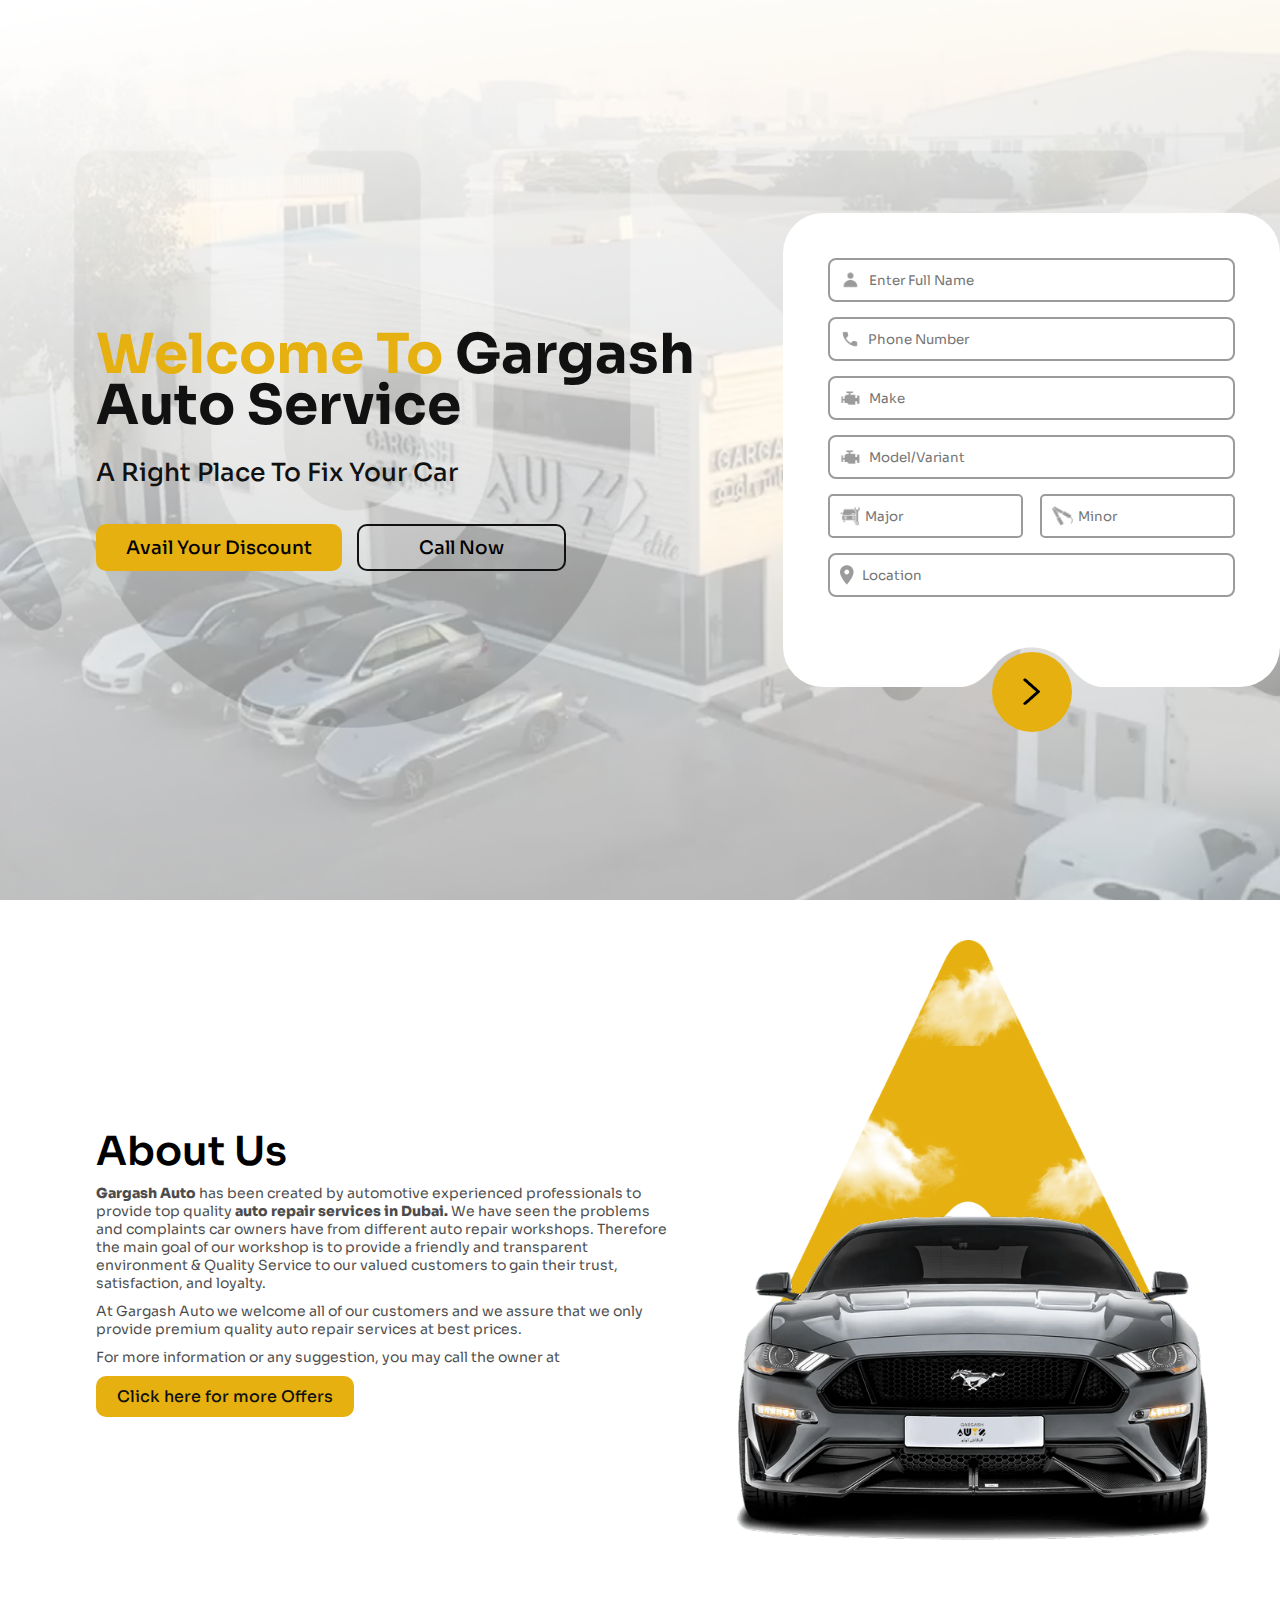
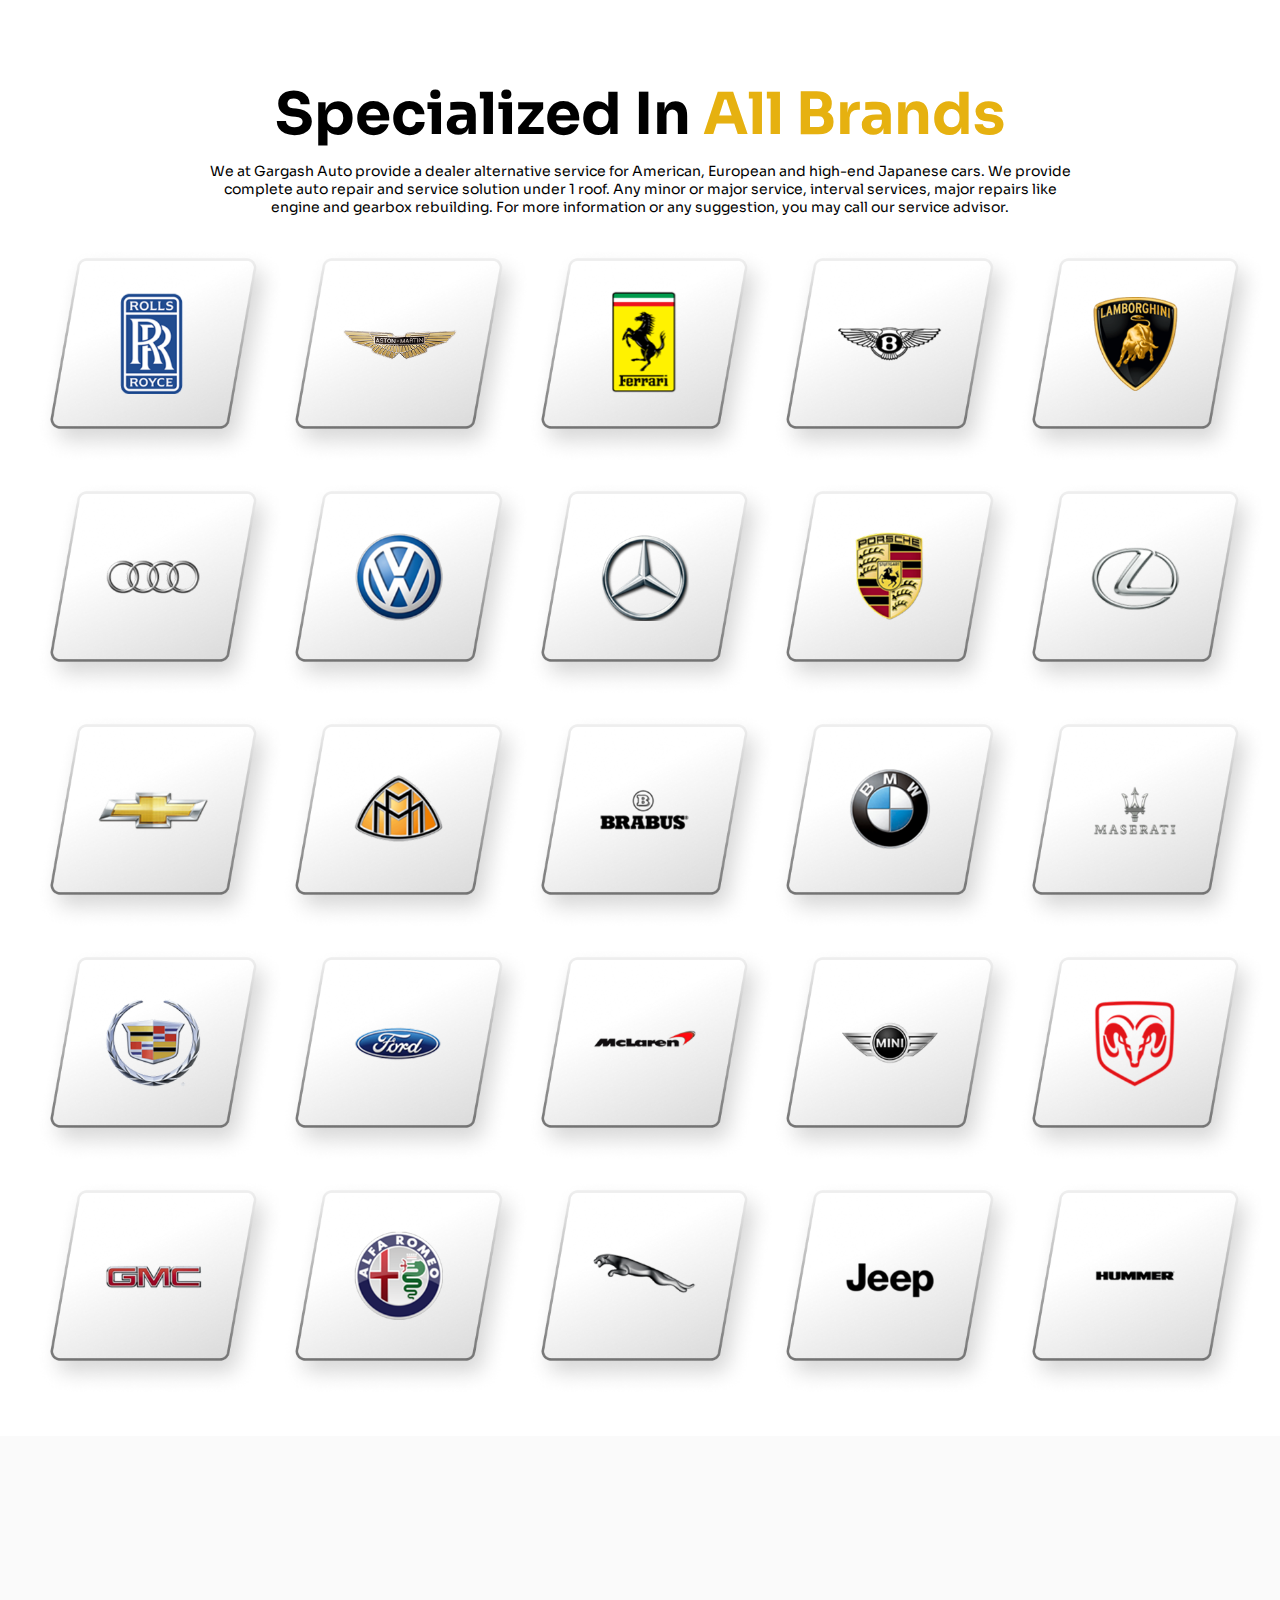
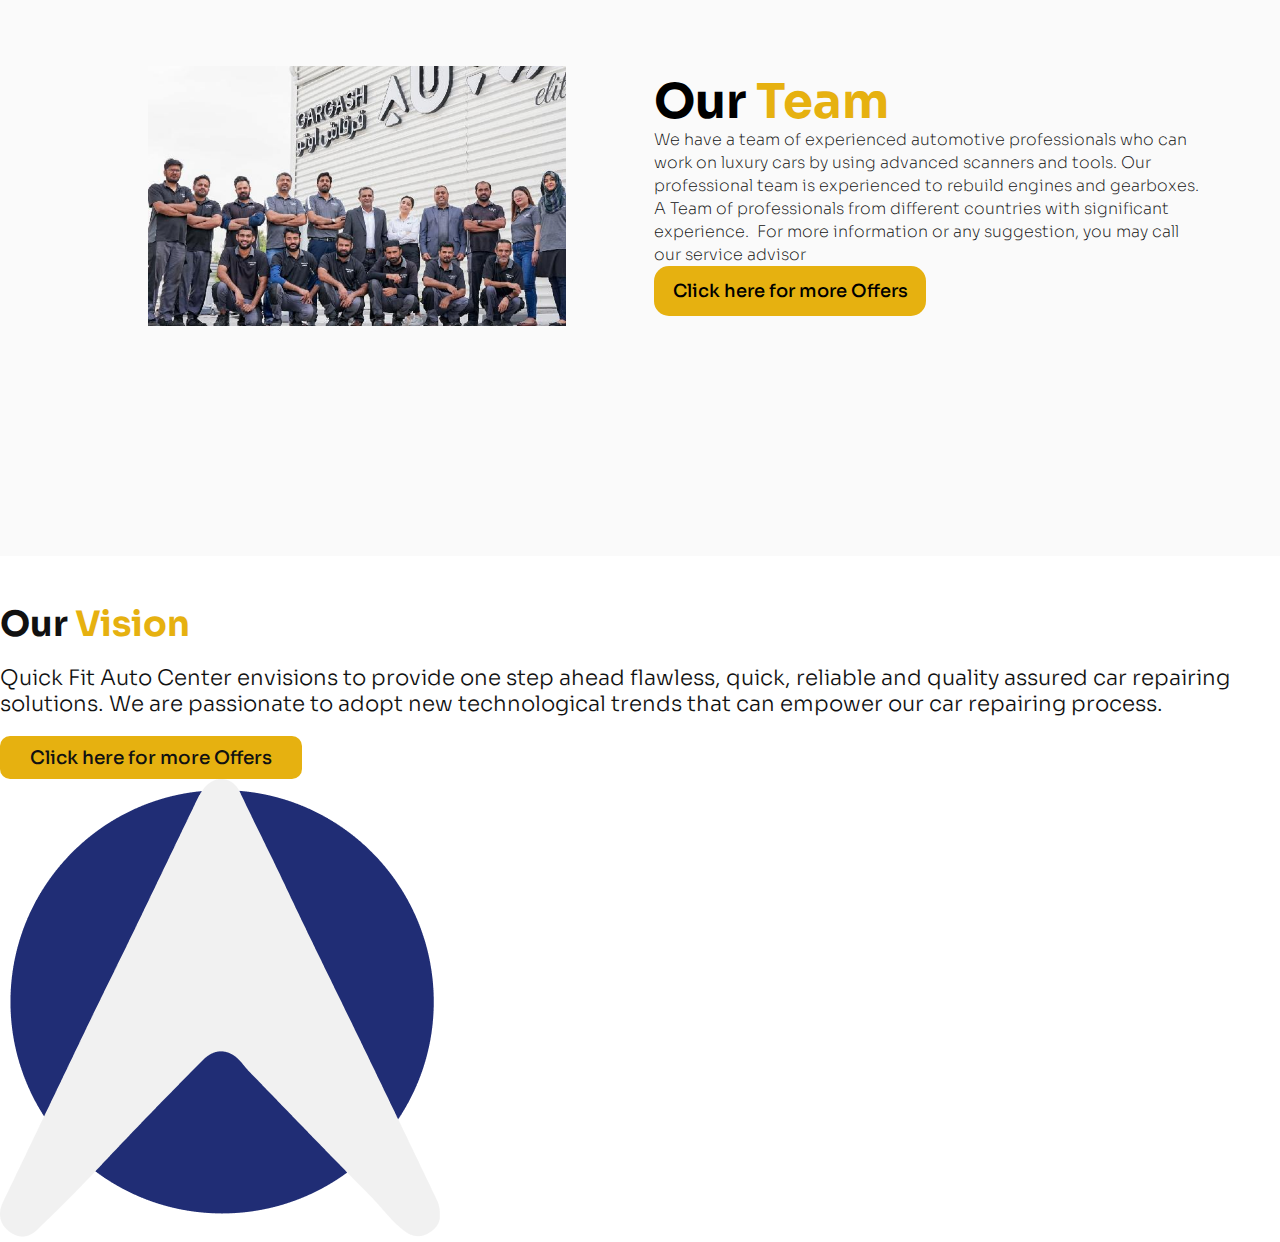
==== About-us/about.html @ f1d2b596 "first commit" ====
<!DOCTYPE html>
<html lang="en">
  <head>
    <meta charset="UTF-8" />
    <meta name="viewport" content="width=device-width, initial-scale=1.0" />
    <!-- Custom Css -->
    <link rel="stylesheet" href="./css/other-pages-style.css" />
    <link rel="stylesheet" href="./css/other-pages-responsive.css" />
    <!-- Bootstrap 5 CDN -->
    <link
      href="https://cdn.jsdelivr.net/npm/bootstrap@5.0.2/dist/css/bootstrap.min.css"
      rel="stylesheet"
      integrity="sha384-EVSTQN3/azprG1Anm3QDgpJLIm9Nao0Yz1ztcQTwFspd3yD65VohhpuuCOmLASjC"
      crossorigin="anonymous"
    />

    <title>About Us</title>

  </head>

  <body>


    <section class="about-us-hero-section">
      <div class="about-us-container container">
        <div class="about-us-content-wrapper">
          <div class="about-us-text">
            <div class="about-contante">
              <h1 class="about-us-heading">
                <span class="main-color">Welcome To </span> Gargash Auto Service
              </h1>
              <p class="about-us-description">A Right Place To Fix Your Car</p>
            </div>
            <div class="about-us-buttons">
              <button class="about-us-btn">Avail Your Discount</button>
              <button class="about-us-btn call-btn">Call Now</button>
            </div>
          </div>
          <div class="about-us-form-wrapper">
            <form class="about-us-form">
              <div class="input-group">
                <img src="./img/user-icon.png" alt="User Icon" />
                <input type="text" placeholder="Enter Full Name" />
              </div>
              <div class="input-group">
                <img src="./img/call-icon.png" alt="Phone Icon" />
                <input type="text" placeholder="Phone Number" />
              </div>
              <div class="input-group">
                <img src="./img/make-icon.png" alt="Car Icon" />
                <input type="text" placeholder="Make" />
              </div>
              <div class="input-group">
                <img src="./img/make-icon.png" alt="Model Icon" />
                <input type="text" placeholder="Model/Variant" />
              </div>
              <div class="input-group double">
                <div class="half-width">
                  <img src="./img/major-icon.png" alt="Major Icon" />
                  <input type="text" placeholder="Major" />
                </div>
                <div class="half-width">
                  <img src="./img/minor-icon.png" alt="Minor Icon" />
                  <input type="text" placeholder="Minor" />
                </div>
              </div>
              <div class="input-group">
                <img src="./img/location-icon.png" alt="Location Icon" />
                <input type="text" placeholder="Location" />
              </div>
              <button class="about-us-submit">
                <img src="./img/right-icon.png" alt="Submit" />
              </button>
            </form>
          </div>
        </div>
      </div>
    </section>

    <!-- about us page Hero  Section End -->

    <!-- Service Partner Styling Start  -->

    <div class="about-text-section container">
      <div class="about-text-top">
        <h2 class="about-text-heading">About Us</h2>
        <p>
          <strong style="font-weight: 800"> Gargash Auto</strong> has been
          created by automotive experienced professionals to provide top quality
          <strong style="font-weight: 800"
            >auto repair services in Dubai.</strong
          >
          We have seen the problems and complaints car owners have from
          different auto repair workshops. Therefore the main goal of our
          workshop is to provide a friendly and transparent environment &
          Quality Service to our valued customers to gain their trust,
          satisfaction, and loyalty.
        </p>
        <p>
          At Gargash Auto we welcome all of our customers and we assure that we
          only provide premium quality auto repair services at best prices.
        </p>
        <p>For more information or any suggestion, you may call the owner at</p>
        <button>Click here for more Offers</button>
      </div>
      <div class="about-text-bottom">
        <img src="./img/about-text-right.png" alt="" />
      </div>
    </div>

    <!-- Service Partner Styling End  -->

    <!-- Specialized Brands Section Start -->
    <section class="specialized-section">
      <div class="specialized-wraper">
        <div class="specialized-content">
          <h2 class="specialized-heading">
            Specialized In <span class="main-color">All Brands</span>
          </h2>
          <p class="specialized-description">
            We at Gargash Auto provide a dealer alternative service for
            American, European and high-end Japanese cars. We provide complete
            auto repair and service solution under 1 roof. Any minor or major
            service, interval services, major repairs like engine and gearbox
            rebuilding. For more information or any suggestion, you may call our
            service advisor.
          </p>
        </div>

        <div class="specialized-logos">
          <img src="./img/specialized-logo-1.png" alt="" />
          <img src="./img/specialized-logo-2.png" alt="" />
          <img src="./img/specialized-logo-3.png" alt="" />
          <img src="./img/specialized-logo-4.png" alt="" />
          <img src="./img/specialized-logo-5.png" alt="" />
          <img src="./img/specialized-logo-6.png" alt="" />
          <img src="./img/specialized-logo-7.png" alt="" />
          <img src="./img/specialized-logo-8.png" alt="" />
          <img src="./img/specialized-logo-9.png" alt="" />
          <img src="./img/specialized-logo-10.png" alt="" />
          <img src="./img/specialized-logo-11.png" alt="" />
          <img src="./img/specialized-logo-12.png" alt="" />
          <img src="./img/specialized-logo-13.png" alt="" />
          <img src="./img/specialized-logo-14.png" alt="" />
          <img src="./img/specialized-logo-15.png" alt="" />
          <img src="./img/specialized-logo-16.png" alt="" />
          <img src="./img/specialized-logo-17.png" alt="" />
          <img src="./img/specialized-logo-18.png" alt="" />
          <img src="./img/specialized-logo-19.png" alt="" />
          <img src="./img/specialized-logo-20.png" alt="" />
          <img src="./img/specialized-logo-21.png" alt="" />
          <img src="./img/specialized-logo-22.png" alt="" />
          <img src="./img/specialized-logo-23.png" alt="" />
          <img src="./img/specialized-logo-24.png" alt="" />
          <img src="./img/specialized-logo-25.png" alt="" />
        </div>
      </div>
    </section>
    <!-- Specialized Brands Section Start -->

    <!-- Our Team Styling Start  -->

    <section class="our-tema-section">
      <div class="our-tema-wraper">
        <div class="our-team-top">
          <img src="./img/our-team-left.png" alt="">
        </div>
        <div class="our-team-bottom">
          <h2>Our <span class="main-color">Team</span></h2>
        <p>
          We have a team of experienced automotive professionals who can work on luxury cars by using advanced scanners and tools. Our professional team is experienced to rebuild engines and gearboxes. A Team of professionals from different countries with significant experience.  For more information or any suggestion, you may call our service advisor
        </p>
        <button>Click here for more Offers</button>
        </div>
      </div>
    </section>

    <!-- Our Team Styling End  -->

    <!-- Our Vision Styling Start  -->

    <section class="hero-section our-vision-section">
      <div class="container d-flex flex-column flex-md-row align-items-center">
        <div class="col-md-6 text-center text-md-start">
          <h1 class="Partner-heading our-team-heading">
            Our <span class="main-color">Vision </span>
          </h1>
          <p class="mt-3 mb-4 Partner-content">
            Quick Fit Auto Center envisions to provide one step ahead flawless,
            quick, reliable and quality assured car repairing solutions. We are
            passionate to adopt new technological trends that can empower our
            car repairing process.
          </p>
          <div class="d-flex justify-content-center justify-content-md-start">
            <button class="partnerme-btn about-us-btn">
              Click here for more Offers
            </button>
          </div>
        </div>
        <div class="col-md-6 d-flex justify-content-center mt-4 mt-md-0">
          <img
            class="ourt-team-img"
            src="./img/vision-section-right.png"
            alt="hero"
          />
        </div>
      </div>
    </section>

    <!-- Our Vision Styling End  -->
  </body>

  <!-- bootstrap 5 JS CDN -->
  <script
    src="https://cdn.jsdelivr.net/npm/@popperjs/core@2.9.2/dist/umd/popper.min.js"
    integrity="sha384-IQsoLXl5PILFhosVNubq5LC7Qb9DXgDA9i+tQ8Zj3iwWAwPtgFTxbJ8NT4GN1R8p"
    crossorigin="anonymous"
  ></script>
  <script
    src="https://cdn.jsdelivr.net/npm/bootstrap@5.0.2/dist/js/bootstrap.min.js"
    integrity="sha384-cVKIPhGWiC2Al4u+LWgxfKTRIcfu0JTxR+EQDz/bgldoEyl4H0zUF0QKbrJ0EcQF"
    crossorigin="anonymous"
  ></script>
</html>
---- About-us/css/other-pages-style.css ----
@import url("https://fonts.googleapis.com/css2?family=Sora:wght@100..800&display=swap");
* {
  font-family: "Sora", serif;
  margin: 0;
  padding: 0;
  box-sizing: border-box;
}
.main-color {
  color: #e6b110;
}
.black-color {
  color: #111;
}
.container {
  width: 1340px;
  height: 100%;
}

/* General Repair Page Styling Start */

/*Service Partner Styling Start  */
.about-text-section {
  height: auto;
  display: grid;
  grid-template-columns: repeat(2, 1fr);
  padding: 40px 6rem !important;
  align-items: center;
}

.about-text-top,
.about-text-bottom {
  width: 100%;
}

.about-text-top {
  display: flex;
  flex-direction: column;
  justify-content: center;
  gap: 10px;
}

.about-text-top h2 {
  font-size: 40px;
  font-weight: 600;
  line-height: 106%;
}

.about-text-top p {
  font-size: 14px;
  font-weight: 400;
  color: #000000;
  opacity: 0.7;
}

.about-text-top button {
  width: 45%;
  border: none;
  border-radius: 10px;
  background: #e6b110;
  color: #111;
  padding: 10px 0;
  font-weight: 500;
  font-size: 16px;
  letter-spacing: -1%;
}

.about-text-bottom {
  margin: 0 auto;
}

.about-text-bottom img {
  width: 100%;
}

/* Responsive Design */
@media (max-width: 1024px) {
  .about-text-section {
    padding: 60px 2rem !important;
    grid-template-columns: 1fr;
    text-align: center;
    gap: 2rem;
  }

  .about-text-top {
    align-items: center;
  }

  .about-text-top h2 {
    font-size: 32px;
  }

  .about-text-top p {
    font-size: 13px;
  }

  .about-text-top button {
    width: 60%;
    font-size: 14px;
    padding: 8px 0;
  }

  .about-text-bottom {
    display: flex;
    justify-content: center;
  }

  .about-text-bottom img {
    max-width: 80%;
  }
}

@media (max-width: 600px) {
  .about-text-section {
    padding: 30px 1.5rem !important;
  }

  .about-text-top h2 {
    font-size: 28px;
  }

  .about-text-top p {
    font-size: 12px;
  }

  .about-text-top button {
    width: 70%;
    font-size: 14px;
  }

  .about-text-bottom img {
    max-width: 100%;
  }
}

/*Service Partner Styling End  */

/* Hero Section Styling */
.hero {
  position: relative;
  background: url("../img/gr-hero-bg.png") no-repeat center center/cover;
  height: 100vh;
  display: flex;
  align-items: center;
  justify-content: center;
  color: white;
  text-align: center;
  padding: 0 2rem;
}

/* Overlay */
.hero::before {
  content: "";
  position: absolute;
  top: 0;
  left: 0;
  width: 100%;
  height: 100%;
  background: linear-gradient(
    to bottom,
    rgba(0, 0, 0, 0.6) 0%,
    rgba(0, 0, 0, 0.9) 100%
  );
  z-index: 1;
}

.hero-content {
  position: relative;
  z-index: 2;
  max-width: 800px;
}

.heading {
  font-size: 70px;
  line-height: 93%;
}

.hero-text {
  font-size: 15.75px;
  line-height: 103%;
  font-weight: 400;
  color: #ffffff;
  margin: 20px 0px;
}

/* Buttons */
.btn-custom {
  display: inline-block;
  padding: 12px 35px;
  font-size: 18.51px;
  border-radius: 8px;
  margin: 10px;
  text-decoration: none;
  font-weight: bold;
  border: none;
}

.hero-btn-1 {
  color: #111;
  background: #e6b110;
}
.hero-btn-2 {
  color: #fff;
  border: 2px solid #fff;
  background: transparent;
}

/* About Section styling Start  */
.about {
  position: relative;
  background: url("../img/form-section-bg.png") no-repeat center center/cover;
  width: 100%;
  height: 100vh;
  display: flex;
  align-items: center;
  justify-content: center;
  color: white;
  text-align: center;
  padding: 0 2rem;
}

.about::after {
  content: "";
  position: absolute;
  background: url("../img/car-group.png") no-repeat center center/cover;
  width: 1313px;
  height: 275px;
  bottom: -200px;
  left: 5%;
  z-index: 1;
  overflow: visible;
}

.about .left {
  width: 50%;
}

.about-content {
  font-size: 65.47px;
  font-weight: 700;
  line-height: 85%;
  text-align: center;
  color: black;
}

.about .left {
  width: 100%;
  display: flex;
  flex-direction: column;
  justify-content: center;
  align-items: center;
}

.about .left .form-container {
  width: 100%;
  display: flex;
  flex-direction: column;
  justify-content: center;
  align-items: center;
  background: url("../img/form-bg.png") no-repeat center center/cover;
  padding: 100px 60px;
  border-radius: 10px;
}

.form {
  width: 100%;
  display: flex;
  flex-direction: column;
  justify-content: space-between;
  align-items: center;
  gap: 15px;
}

input {
  background: transparent;
  outline: none;
  border: none;
}

.input-group {
  display: flex;
  width: 100%;
  justify-content: start;
  gap: 5px;
  border: 2px solid #9b9b9b;
  padding: 10px;
  border-radius: 8px;
}

.double {
  display: flex;
  gap: 10px;
  width: 100%;
  justify-content: space-between;
}

.left .btn {
  background: #e6b110;
  color: #111;
  width: 100px;
  height: 100px;
  border-radius: 50%;
  margin-top: -1.8rem;
  display: flex;
  justify-content: center;
  align-items: center;
}

.left .btn:hover {
  background: #e6b110e0;
  color: #111;
}

.car-group-img-container {
  position: relative;
  width: 100%;
  display: flex;
  justify-content: center;
  align-items: center;
}

/* About Section styling End  */

/* Service Partner Styling Start */


.our-vision-section{
  margin-top: 3rem !important;
}

.hero-section {
  color: #111; /* Gray-600 */
  display: flex;
  justify-content: center;
  align-items: center;
  margin-top: 15rem;
}
.hero-title {
  font-size: 2rem;
  font-weight: 500;
  color: #1f2937; /* Gray-900 */
}
.partnerme-btn {
  background-color: #e6b110; /* Indigo-500 */
  color: #111;
  padding: 12px 35px;
  border-radius: 5px;
  border: none;
  font-size: 18.51px;
  font-weight: 600;
  letter-spacing: -1%;
}
.partnerme-btn:hover {
  background-color: #e6b110dc; /* Indigo-600 */
}

.Partner-heading {
  font-size: 34.99px;
  font-weight: 700;
  line-height: 117%;
  text-align: left;
}
.Partner-content {
  font-size: 18px;
  line-height: 166%;
  font-weight: 300;
  color: #111;
  margin: 20px 0px;
}
/* Service Partner Styling End */

/* Services Solution Styling Start */

.services-solution {
  width: 100%;
  height: 100vh;
  display: flex;
  flex-direction: column;
  justify-content: center;
  align-items: center;
  margin-top: 15rem;
}
.services-solution .top h2 {
  font-size: 58.62px;
  font-weight: 700;
  line-height: 93%;
  text-align: center;
}
.services-solution .top h2 span {
  color: #e6b110;
}

.services-solution .mid {
  width: 100%;
  display: flex;
  justify-content: center;
  align-items: center;
}
.services-solution .mid img {
  width: 100%;
}
/* Services Solution Styling End */

/* box-container Styling Start */

.box-container {
  width: 100%;
  height: 80vh;
  overflow: hidden;
  display: flex;
  justify-content: center;
  align-items: center;
  margin-top: 20rem;
  padding: 10px;
}
.boxs-wraper {
  display: flex;
  justify-content: space-between;
  align-items: center;
  gap: 20px;
  width: 100%;
  height: 100%;
  padding: 10px;
}
.box {
  width: 30%;
  height: 100%;
  display: flex;
  flex-direction: column;
  justify-content: space-around;
  align-items: center;
}
.box-1 {
  background: radial-gradient(
        circle at 100% 100%,
        #ffffff 0,
        #ffffff 3px,
        transparent 3px
      )
      0% 0%/8px 8px no-repeat,
    radial-gradient(circle at 0 100%, #ffffff 0, #ffffff 3px, transparent 3px)
      100% 0%/8px 8px no-repeat,
    radial-gradient(circle at 100% 0, #ffffff 0, #ffffff 3px, transparent 3px)
      0% 100%/8px 8px no-repeat,
    radial-gradient(circle at 0 0, #ffffff 0, #ffffff 3px, transparent 3px) 100%
      100%/8px 8px no-repeat,
    linear-gradient(#ffffff, #ffffff) 50% 50% / calc(100% - 10px)
      calc(100% - 16px) no-repeat,
    linear-gradient(#ffffff, #ffffff) 50% 50% / calc(100% - 16px)
      calc(100% - 10px) no-repeat,
    linear-gradient(0deg, #e6b110 43%, #eeeeee 72%);
  border-radius: 8px;
  padding: 9px;
  box-sizing: border-box;
}
.box-2 {
  background: radial-gradient(
        circle at 100% 100%,
        #ffffff 0,
        #ffffff 3px,
        transparent 3px
      )
      0% 0%/8px 8px no-repeat,
    radial-gradient(circle at 0 100%, #ffffff 0, #ffffff 3px, transparent 3px)
      100% 0%/8px 8px no-repeat,
    radial-gradient(circle at 100% 0, #ffffff 0, #ffffff 3px, transparent 3px)
      0% 100%/8px 8px no-repeat,
    radial-gradient(circle at 0 0, #ffffff 0, #ffffff 3px, transparent 3px) 100%
      100%/8px 8px no-repeat,
    linear-gradient(#ffffff, #ffffff) 50% 50% / calc(100% - 10px)
      calc(100% - 16px) no-repeat,
    linear-gradient(#ffffff, #ffffff) 50% 50% / calc(100% - 16px)
      calc(100% - 10px) no-repeat,
    repeating-linear-gradient(0deg, #747474 0%, #eeeeee 100%);
  border-radius: 8px;
  padding: 9px;
  box-sizing: border-box;
}
.box-1 img {
  width: 80%;
}
.box-content {
  display: flex;
  flex-direction: column;
  gap: 15px;
  text-align: center;
  padding: 0px 15px;
}
.box-content h4 {
  font-size: 30px;
  letter-spacing: -4%;
  font-weight: 700;
  line-height: 117%;
}
.box-content p {
  font-size: 18px;
  font-weight: 300;
  line-height: 114.2%;
  letter-spacing: -4%;
}
/* box-container Styling End */

/* Brands Section Styling Start */

.brands {
  width: 100%;
  height: 100vh;
  display: flex;
  justify-content: center;
  align-items: center;
  padding: 0px 2rem;
  margin-top: 8rem;
  flex-wrap: wrap;
}
.brand-content,
.brand-logos {
  width: 50%;
  height: 100%;
}
.brand-content {
  display: flex;
  flex-direction: column;
  justify-content: center;
  align-items: center;
  gap: 25px;
}
.brand-content h2 {
  font-size: 68.8px;
  font-weight: 700;
  line-height: 93%;
  text-align: left;
  color: #111;
}

.brand-content p {
  font-size: 21.13px;
  font-weight: 300;
  line-height: 30.5px;
  text-align: left;
}
.brand-logos {
  display: flex;
  justify-content: center;
  align-items: center;
  gap: 20px;
  position: relative;
}
.brand-logos img {
  position: absolute;
  top: 0;
  bottom: 0;
  z-index: -1;
}
.logo-box {
  width: 100%;
  min-height: 400px;
  background-color: #e1e1e183;
}
.logo-box-wraper {
  width: 100%;
  min-height: 400px;
  display: grid;
  grid-template-columns: repeat(5, 1fr);
  overflow-y: scroll;
}

/* Scrollbar Styling */
.logo-box-wraper::-webkit-scrollbar {
  width: 8px; /* Scrollbar width */
}

.logo-box-wraper::-webkit-scrollbar-track {
  background: #f0f0f0; /* Light gray background */
  border-radius: 10px;
}

.logo-box-wraper::-webkit-scrollbar-thumb {
  background: #c0c0c0; /* Light gray thumb */
  border-radius: 10px; /* Rounded scrollbar */
}

.logo-box-wraper::-webkit-scrollbar-thumb:hover {
  background: #a0a0a0; /* Slightly darker gray on hover */
}

.logo-1 {
  background: url("../img/logo-1.png") no-repeat center center;
}
.logo-2 {
  background: url("../img/logo-2.png") no-repeat center center;
}
.logo-3 {
  background: url("../img/logo-3.png") no-repeat center center;
}
.logo-4 {
  background: url("../img/logo-4.png") no-repeat center center;
}
.logo-5 {
  background: url("../img/logo-5.png") no-repeat center center;
}
.logo-6 {
  background: url("../img/logo-6.png") no-repeat center center;
}
.logo-7 {
  background: url("../img/logo-7.png") no-repeat center center;
}
.logo-8 {
  background: url("../img/logo-8.png") no-repeat center center;
}
.logo-9 {
  background: url("../img/logo-9.png") no-repeat center center;
}
.logo-10 {
  background: url("../img/logo-10.png") no-repeat center center;
}
/* Brands Section Styling End */

/* General Repair Page Styling End */

/* Car Inspection Page Styling Start */

/* Hero Section Start */
.car-insp-hero-section {
  color: #111;
  height: 100vh;
  display: flex;
  justify-content: center;
  align-items: center;
  background: url(../img/car-inspection-hero-bg.png) no-repeat center
    center/cover;
  position: relative;
  z-index: 10;
}
.car-insp-heading {
  font-size: 58.62px;
  font-weight: 700;
  line-height: 112%;
  color: #111;
  text-align: left;
}
.car-insp-content {
  font-size: 21.39px;
  line-height: 120%;
  font-weight: 300;
  letter-spacing: -4%;
  color: #111;
  margin: 20px 0px;
}

.car-insp-btns {
  display: flex;
  justify-content: start;
  align-items: center;
  gap: 20px;
  margin-top: 20px;
}
.car-insp-btn {
  background-color: #e6b110; /* Indigo-500 */
  color: #111;
  padding: 12px 45px;
  border-radius: 5px;
  border: none;
  font-size: 18.51px;
  font-weight: 600;
  letter-spacing: -1%;
}
.car-insp-btn2 {
  background-color: transparent;
  border: 2px solid #111;
}
.car-insp-btn1:hover {
  background-color: #e6b110dc; /* Indigo-600 */
}
.Partner-content {
  font-size: 21.39px;
  line-height: 120%;
  font-weight: 3 00;
  letter-spacing: -4%;
  color: #111;
  margin: 20px 0px;
}
/* Hero Section End */

/* services-includes Styling Start */

.services-includes {
  width: 100%;
  min-height: 100vh;
  display: flex;
  flex-direction: column;
  justify-content: center;
  align-items: center;
  margin-top: 12rem;
}
.services-includes .top h2 {
  font-size: 58.62px;
  font-weight: 700;
  line-height: 93%;
  text-align: center;
  padding: 0 12rem;
}
.services-includes .top h2 span {
  color: #e6b110;
}

.services-includes .top p {
  font-size: 21.39px;
  line-height: 135%;
  font-weight: 300;
  color: #111;
  margin: 20px 0px;
  text-align: center;
  padding: 0 15rem;
}

.services-includes .mid {
  width: 100%;
  display: flex;
  justify-content: center;
  align-items: center;
  padding: 10px 0;
}
.services-includes .mid img {
  width: 100%;
  max-width: 800px;
}
/* services-includes Styling End */

/* form-section Stylind Start */

.form-section {
  position: relative;
  background: url("../img/car-insp-form-section-bg.png") no-repeat center
    center/cover;
  width: 100%;
  height: 100vh;
  display: flex;
  align-items: center;
  justify-content: center;
  color: white;
  text-align: center;
  padding: 0 2rem;
  margin-top: 7rem;
}

.form-section .left {
  width: 50%;
}

.form-content {
  font-size: 65.47px;
  font-weight: 700;
  line-height: 85%;
  text-align: center;
  color: black;
}

.right div p {
  font-size: 22.58px;
  line-height: 135%;
  font-weight: 300;
  letter-spacing: -4%;
  color: #111;
  margin: 20px 0px;
  text-align: center;
}

.form-section .left {
  width: 100%;
  display: flex;
  flex-direction: column;
  justify-content: center;
  align-items: center;
}

.form-section .left .form-container {
  width: 100%;
  display: flex;
  flex-direction: column;
  justify-content: center;
  align-items: center;
  background: url("../img/form-bg.png") no-repeat center center/cover;
  padding: 100px 60px;
  border-radius: 10px;
}

.form {
  width: 100%;
  display: flex;
  flex-direction: column;
  justify-content: space-between;
  align-items: center;
  gap: 15px;
}

input {
  background: transparent;
  outline: none;
  border: none;
}

.input-group {
  display: flex;
  width: 100%;
  justify-content: start;
  gap: 5px;
  border: 2px solid #9b9b9b;
  padding: 10px;
  border-radius: 8px;
}

.double {
  display: flex;
  gap: 10px;
  width: 100%;
  justify-content: space-between;
}

.left .btn {
  background: #e6b110;
  color: #111;
  width: 100px;
  height: 100px;
  border-radius: 50%;
  margin-top: -1.8rem;
  display: flex;
  justify-content: center;
  align-items: center;
}

.left .btn:hover {
  background: #e6b110e0;
  color: #111;
}

.car-group-img-container {
  position: relative;
  width: 100%;
  display: flex;
  justify-content: center;
  align-items: center;
}
/* form-section Stylind End */

/* portfolio Section Styling Start */

.portfolio {
  color: gray;
  padding: 50px 0;
}

.portfolio-header {
  display: flex;
  flex-wrap: wrap;
  justify-content: space-between;
  align-items: center;
}
.portfolio-title {
  margin: 0 auto;
}
.portfolio-title h1 {
  font-size: 58.62px;
  font-weight: bold;
  color: #111;
  margin-bottom: 10px;
}

.portfolio-grid {
  display: grid;
  grid-template-columns: repeat(auto-fit, minmax(250px, 1fr));
  gap: 20px;
}

.portfolio-item {
  display: flex;
  justify-content: center;
}

.portfolio-card {
  border-radius: 10px;
  text-align: center;
  max-width: 300px;
}

.portfolio-card img {
  height: 300px;
  object-fit: cover;
  border-radius: 10px;
}

.portfolio-card h2 {
  margin-top: -1rem;
  font-size: 20px;
  font-weight: 500;
  color: #111;
}

.portfolio-card p {
  font-size: 14px;
  color: #666;
}

/* portfolio Section Styling End */

/* Car Inspection Page Styling End */

/* /////////////////////////////////////////////////// */
/* /////////////////////////////////////////////////// */
/* /////////////////////////////////////////////////// */

/* Body Shop Hero Section Start */
.body-shop-hero-section {
  color: #111;
  height: 100vh;
  display: flex;
  justify-content: center;
  align-items: center;
  background: url(../img/shop-hero-bg.png) no-repeat center center/cover;
  position: relative;
  z-index: 10;
}
.body-shop-heading {
  font-size: 55px;
  font-weight: 700;
  line-height: 112%;
  color: #111;
  text-align: left;
}
.body-shop-content {
  font-size: 20px;
  line-height: 120%;
  font-weight: 300;
  letter-spacing: -4%;
  color: #111;
  margin: 20px 0px;
}
/* Body Shop Hero Section End */

/* atuo-body-service Section Styling Start */
.atuo-body-service {
  width: 100%;
  min-height: 100vh;
  display: flex;
  justify-content: center;
  align-items: center;
  gap: 40px;
  position: relative;
}
.atuo-body-service::before {
  content: "";
  position: absolute;
  right: 0;
  top: 0;
  width: 100%;
  height: 100%;
  background: url(../img/auto-body-services-tree.png) no-repeat right center;
  background-size: contain; /* ya cover, depend karta hai tumhari need par */
  z-index: -1;
  opacity: 0.5;
}

.atuo-body-left,
.atuo-body-right {
  width: 50%;
  height: 100%;
  display: flex;
  flex-direction: column;
  justify-content: center;
  align-items: center;
}

.atuo-body-right {
  gap: 30px;
}
.list-items-parent {
  display: flex;
  align-items: stretch;
  gap: 20px;
}
.list-items-1,
.list-items-2 {
  width: 45%;
}

.list-items-parent span {
  width: 1px;
  background-color: rgba(128, 128, 128, 0.39);
}
.atuo-body-right h2 {
  font-size: 58.62px;
  line-height: 106%;
  font-weight: 700;
  text-align: left;
}
.atuo-body-right p {
  font-size: 21.39px;
  font-weight: 400;
  letter-spacing: -4%;
  line-height: 135%;
  text-align: left;
  color: #111;
}
/* atuo-body-service Section Styling End */

/* body Shop Portfolio Section Styling Start */

.portfolio {
  color: gray;
  padding: 50px 0;
}

.body-shop-portfolio-header {
  display: grid;
  grid-template-columns: 70% 30%;
}
.body-shop-portfolio-title {
  margin: 0 auto;
}
.body-shop-portfolio-title h1 {
  font-size: 58.62px;
  line-height: 106%;
  font-weight: bold;
  text-align: left;
  color: #111;
  margin-bottom: 10px;
}

.body-shop-portfolio-btns {
  display: flex;
  flex-direction: column;
  justify-content: flex-start;
  align-items: end;
  gap: 20px;
}
.body-shop-portfolio-btn {
  background-color: #e6b110; /* Indigo-500 */
  color: #111;
  padding: 12px 45px;
  border-radius: 5px;
  border: none;
  font-size: 18.51px;
  font-weight: 600;
  letter-spacing: -1%;
}
.body-shop-portfolio-btn2 {
  background-color: transparent;
  border: 2px solid #111;
  padding: 12px 90px;
}
.body-shop-portfolio-btn1:hover {
  background-color: #e6b110dc; /* Indigo-600 */
}
.portfolio-grid {
  display: grid;
  grid-template-columns: repeat(auto-fit, minmax(250px, 1fr));
  gap: 20px;
}

.portfolio-item {
  display: flex;
  justify-content: center;
}

.portfolio-card {
  border-radius: 10px;
  text-align: center;
  max-width: 300px;
}

.portfolio-card img {
  height: 300px;
  object-fit: cover;
  border-radius: 10px;
}

.portfolio-card h2 {
  margin-top: -1rem;
  font-size: 20px;
  font-weight: 500;
  color: #111;
}

.portfolio-card p {
  font-size: 14px;
  color: #666;
}

/* body Shop Portfolio Section Styling End */

/* box-container Styling Start */

.body-shop-box-container {
  width: 100%;
  height: 100vh;
  overflow: hidden;
  display: flex;
  justify-content: center;
  align-items: center;
  padding: 10px;
}
.boxs-wraper {
  display: flex;
  justify-content: space-between;
  align-items: center;
  gap: 20px;
  width: 100%;
  height: 100%;
  padding: 10px;
}
.body-shop-box {
  max-width: 25%;
  height: 550px;
  display: flex;
  flex-direction: column;
  justify-content: space-around;
  align-items: center;
}
.box-1 {
  background: radial-gradient(
        circle at 100% 100%,
        #ffffff 0,
        #ffffff 3px,
        transparent 3px
      )
      0% 0%/8px 8px no-repeat,
    radial-gradient(circle at 0 100%, #ffffff 0, #ffffff 3px, transparent 3px)
      100% 0%/8px 8px no-repeat,
    radial-gradient(circle at 100% 0, #ffffff 0, #ffffff 3px, transparent 3px)
      0% 100%/8px 8px no-repeat,
    radial-gradient(circle at 0 0, #ffffff 0, #ffffff 3px, transparent 3px) 100%
      100%/8px 8px no-repeat,
    linear-gradient(#ffffff, #ffffff) 50% 50% / calc(100% - 10px)
      calc(100% - 16px) no-repeat,
    linear-gradient(#ffffff, #ffffff) 50% 50% / calc(100% - 16px)
      calc(100% - 10px) no-repeat,
    linear-gradient(0deg, #e6b110 43%, #eeeeee 72%);
  border-radius: 8px;
  padding: 9px;
  box-sizing: border-box;
}
.box-2 {
  background: radial-gradient(
        circle at 100% 100%,
        #ffffff 0,
        #ffffff 3px,
        transparent 3px
      )
      0% 0%/8px 8px no-repeat,
    radial-gradient(circle at 0 100%, #ffffff 0, #ffffff 3px, transparent 3px)
      100% 0%/8px 8px no-repeat,
    radial-gradient(circle at 100% 0, #ffffff 0, #ffffff 3px, transparent 3px)
      0% 100%/8px 8px no-repeat,
    radial-gradient(circle at 0 0, #ffffff 0, #ffffff 3px, transparent 3px) 100%
      100%/8px 8px no-repeat,
    linear-gradient(#ffffff, #ffffff) 50% 50% / calc(100% - 10px)
      calc(100% - 16px) no-repeat,
    linear-gradient(#ffffff, #ffffff) 50% 50% / calc(100% - 16px)
      calc(100% - 10px) no-repeat,
    repeating-linear-gradient(0deg, #747474 0%, #eeeeee 100%);
  border-radius: 8px;
  padding: 9px;
  box-sizing: border-box;
}
.box-1 img {
  width: 80%;
}
.box-content {
  display: flex;
  flex-direction: column;
  gap: 15px;
  text-align: center;
  padding: 0px 15px;
}
.box-content h4 {
  font-size: 30px;
  letter-spacing: -4%;
  font-weight: 700;
  line-height: 117%;
}
.box-content .body-shop-box-change-title {
  font-size: 25px;
}
.box-content p {
  font-size: 18px;
  font-weight: 300;
  line-height: 114.2%;
  letter-spacing: -4%;
}
/* box-container Styling End */

/* Body Shop Section Styling End */

/* Cearmic Page Styling Start*/

/* cearmic Hero Section Styleing Start */

.cearmic-hero-section {
  position: relative;
  background: url(../img/cearmic.png) no-repeat center center/cover;
  height: 100vh;
  display: flex;
  flex-direction: column;
  /* justify-content: center; */
  align-items: center;
  overflow: visible;
}

/* Overlay Effect */
.cearmic-hero-section::after {
  content: "";
  position: absolute;
  inset: 0;
  background: linear-gradient(0deg, #ffffff 0%, rgba(255, 255, 255, 0) 100%);
  z-index: 1;
}

.cearmic-hero-section h1 {
  font-size: 130px;
  font-weight: 900;
  letter-spacing: -7%;
  line-height: 99%;
  padding: 0px 6rem;
  padding-top: 11rem;
}

.cearmic-hero-section img {
  width: 100%;
  max-width: 75%;
  height: 100%;
  position: absolute;
  bottom: -30%;
  z-index: 10;
}
/* cearmic Hero Section Styleing End */
/* Save Section Styling Start */

.save-section {
  display: flex;
  height: 100vh;
  justify-content: center;
  align-items: center;
  padding: 0px 2rem;
  margin-top: 9rem;
}
.save-left {
  width: 50%;
  display: flex;
  flex-direction: column;
  justify-content: center;
  gap: 2rem;
}
.save-left h2 {
  font-size: 58.62px;
  line-height: 99%;
  font-weight: 700;
}
.save-left p {
  font-size: 18px;
  line-height: 26px;
  color: #111;
}
.save-right {
  width: 50%;
  display: flex;
  flex-direction: column;
  justify-content: center;
  align-items: flex-end;
}
.save-bnts {
  display: flex;
  gap: 1rem;
}

.save-bnt {
  padding: 1rem 2rem;
  background: #e6b110;
  color: #fff;
  border: none;
  font-size: 18px;
  border-radius: 6px;
  cursor: pointer;
}
.save-bnt2 {
  background-color: transparent;
  color: #111;
  border: 2px solid #111;
}

.save-right {
  width: 50%;
  display: flex;
  justify-content: center;
  align-items: end;
}
.save-right img {
  width: 100%;
}

/* Save Section Styling End */

/* Cearmic Form Section Start */

.cearmic-form-seciton {
  background: url(../img/cearmic-form-bg.png) no-repeat center center/cover;
}
.ceramic-form-bg {
  background: url(../img/form-black-bg.png) no-repeat center center/cover;
  border-radius: 15px;
}
.cearmic-form-content {
  display: flex;
  flex-direction: column;
  justify-content: center;
  align-items: center;
}
.cearmic-form-heading {
  font-size: 55px;
  line-height: 85%;
  font-weight: 700;
  text-align: center;
}

.cearmic-fomr-btn {
  bottom: -20%;
  left: 41%;
}

/* Cearmic Form Section End */

/* Coating Section styling Start */

.coating-section {
  width: 100%;
  min-height: 100%;
  display: flex;
  flex-direction: column;
  gap: 5rem;
  padding: 5rem 0;
}
.coating-top {
  width: 100%;
  height: fit-content;
  display: flex;
  flex-direction: column;
  justify-content: center;
  align-items: center;
  gap: 2rem;
}
.coating-top h2 {
  font-size: 68.8px;
  line-height: 93%;
  font-weight: bold;
  padding: 0 20rem;
  text-align: center;
}
.coating-top p {
  font-size: 18px;
  line-height: 26px;
  text-align: center;
  padding: 0px 5rem;
}
.coating-bottom {
  display: grid;
  grid-template-columns: repeat(3, 1fr);
  gap: 25px;
  padding: 0px 3rem;
}
.coating-bottom-grid-item {
  width: 100%;
  height: auto;

  display: flex;
  flex-direction: column;
  gap: 5rem;
}
.coating-bottom-grid-item img {
  width: 100%;
}

/* Coating Section styling End */

@media (max-width: 768px) {
  /* Hero Section Start */
  .cearmic-hero-section {
    height: 60vh; /* Mobile pe thoda kam height */
    padding: 3rem 0rem;
  }

  .cearmic-hero-section h1 {
    font-size: 70px; /* Mobile pe chhota size */
    padding: 0px 2rem;
    padding-top: 5rem;
    text-align: center;
  }

  .cearmic-hero-section img {
    max-width: 120%; /* Image ko thoda responsive banaya */
    height: auto;
    bottom: 0%; /* Image ki position adjust */
    top: 45%;
    margin: 0 auto;
  }
  /* Hero Section End */
  /* Save Section Styling Start */
  .save-section {
    flex-direction: column;
    height: auto; /* Height auto taake content adjust ho */
    padding: 5rem 1rem;
    text-align: center;
  }

  .save-left,
  .save-right {
    width: 100%;
  }

  .save-left {
    gap: 1.5rem;
    align-items: center;
  }

  .save-left h2 {
    font-size: 30px; /* Heading ka size chhota */
    line-height: 110%;
  }

  .save-left p {
    font-size: 16px;
    line-height: 24px;
  }

  .save-bnts {
    flex-direction: column; /* Buttons stack honge */
    width: 100%;
  }

  .save-bnt {
    width: 100%;
    max-width: 300px; /* Buttons ka size control */
  }

  .save-right img {
    display: none;
  }
  /* Save Section Styling End */

  /* Form Section Start*/

  .cearmic-fomr-btn {
    bottom: -15%;
    left: 50%;
  }
  .cearmic-form-heading {
    font-size: 30px;
    margin-top: 3rem;
  }
  /* Form Section End*/
  /* Coating Section Start*/

  .coating-section {
    gap: 3rem;
    padding: 3rem 1rem;
  }

  .coating-top h2 {
    font-size: 40px; /* Heading size chhota */
    padding: 0 2rem;
    line-height: 110%;
  }
  .coating-top p {
    padding: 0px;
  }

  .coating-bottom p {
    font-size: 16px;
    line-height: 24px;
    padding: 0 0rem;
  }

  .coating-bottom {
    display: flex;
    flex-direction: column;
    gap: 20px;
    padding: 0 1rem;
  }

  .coating-bottom-grid-item {
    display: flex;
    flex-direction: column-reverse !important; /* Forcefully reverse order */
    text-align: center;
    gap: 1rem;
  }

  .coating-bottom-grid-item img {
    width: 100%;
    max-width: 400px;
    margin: 0 auto; /* Center images */
  }

  /* Coating Section End*/
}

/* Cearmic Page Styling End*/

@media (max-width: 768px) {
  /* Hero Section Styling Start */
  .about-us-hero-section {
    height: auto;
    padding: 50px 20px;
  }
  .about-us-content-wrapper {
    flex-direction: column;
    text-align: center;
    gap: 30px;
  }
  .about-us-text {
    width: 100%;
  }
  .about-us-heading {
    font-size: 32px;
  }
  .about-us-description {
    font-size: 14px;
  }
  .about-us-buttons {
    flex-direction: column;
    gap: 10px;
  }
  .about-us-btn {
    width: 100%;
    padding: 12px;
  }
  .about-us-form-wrapper {
    width: 100%;
    padding: 20px;
  }
  .input-group {
    flex-direction: row;
    padding: 8px;
  }
  .half-width {
    width: 100%;
  }
  .about-us-submit {
    width: 60px;
    height: 60px;
    bottom: -15%;
    left: 50%;
    transform: translateX(-50%);
  }
  /* Hero Section Styling End*/
}

@media (max-width: 480px) {
  /* Hero Section Styling Start*/
  .about-us-heading {
    font-size: 25px;
  }
  .about-us-description {
    margin: 15px;
    font-size: 12px;
  }
  .about-us-btn {
    font-size: 14px;
  }
  .about-us-form {
    gap: 10px;
  }
  .input-group {
    display: flex;
    flex-direction: row;
    width: 100%;
    gap: 5px;
    padding: 0px;
  }
  .about-us-submit {
    width: 80px;
    height: 80px;
    bottom: -13%;
  }

  .input-group {
    display: flex;
    flex-direction: row; /* Ensure image & input stay in one line */
    align-items: center;
    justify-content: center;
    gap: 8px; /* Adjust spacing */
    padding: 8px;
    border: 2px solid #9b9b9b;
    border-radius: 5px;
    width: 100%;
  }
  .double {
    border: none;
    padding: 0px;
  }
  .input-group input {
    flex: 1; /* Allows input to take full remaining space */
    width: 100%;
    font-size: 14px;
    padding: 5px;
  }

  /* Hero Section Styling End*/
  /* about us section Styling */
  .about-section-heading {
    font-size: 30px;
  }
  .about-section-para {
    font-size: 14px;
    font-weight: 400;
  }
}

/* ///////////////////////////////////////////////////////// */
/* ///////////////////////////////////////////////////////// */
/* ///////////////////////////////////////////////////////// */
/* ///////////////////////////////////////////////////////// */

@media (max-width: 1024px) {
  .specialized-heading {
    font-size: 48px; /* Reduce heading size */
  }
  .specialized-description {
    font-size: 16px;
    max-width: 90%;
  }
  .specialized-logos {
    padding: 0 3rem;
    grid-template-columns: repeat(3, 1fr); /* Reduce columns to 3 */
  }
}

@media (max-width: 768px) {
  .specialized-heading {
    font-size: 36px; /* Smaller heading for tablets */
  }
  .specialized-description {
    font-size: 14px;
    max-width: 100%;
  }
  .specialized-logos {
    padding: 0 2rem;
    grid-template-columns: repeat(2, 1fr); /* 2 columns for better fit */
  }
}

/* About Us Page Styling End */

/* Auto Spa Service Styling Start */

section {
  overflow: hidden;
}
.main-color {
  color: #e6b110;
}
/* auto-spa-hero */
/* Hero Section Start */
.car-insp-hero-section {
  color: #111;
  height: 100vh;
  display: flex;
  justify-content: center;
  align-items: center;
  background: url(../img/car-inspection-hero-bg.png) no-repeat center
    center/cover;
  position: relative;
  z-index: 10;
}
.car-insp-heading {
  font-size: 58.62px;
  font-weight: 700;
  line-height: 112%;
  color: #111;
  text-align: left;
}
.car-insp-content {
  font-size: 21.39px;
  line-height: 120%;
  font-weight: 300;
  letter-spacing: -4%;
  color: #111;
  margin: 20px 0px;
}
.car-insp-btns {
  display: flex;
  gap: 20px;
  margin-top: 20px;
}
.car-insp-btn {
  background-color: #e6b110;
  color: #111;
  padding: 12px 45px;
  border-radius: 5px;
  border: none;
  font-size: 18.51px;
  font-weight: 600;
  letter-spacing: -1%;
}
.car-insp-btn2 {
  background-color: transparent;
  border: 2px solid #111;
}
.car-insp-btn1:hover {
  background-color: #e6b110dc;
}
.Partner-content {
  font-size: 21.39px;
  line-height: 120%;
  font-weight: 300;
  letter-spacing: -4%;
  color: #111;
  margin: 20px 0px;
}
/* Hero Section End */

.atuo-spa-section {
  width: 100%;
  max-width: 1400px;
}
.auto-spa-contante {
  padding-left: 50px;
}
.auto-spa-hero-image {
  width: 750px;
}

/* We-do-all- */
.we-do-all-section {
  width: 100%;
  min-height: 100vh;
  display: flex;
  flex-direction: column;
  align-items: center;
  padding: 50px 0;
}
.we-do-all-content {
  text-align: center;
}
.we-do-all-content h4 {
  font-size: 29.79px;
  line-height: 106%;
  font-weight: 700;
}
.we-do-all-content h1 {
  font-size: 50px;
  line-height: 106%;
  font-weight: 700;
  text-align: center;
  padding: 0px 35px;
}
.we-do-all-mid {
  width: 100%;
  display: flex;
  justify-content: center;
  align-items: center;
}
.we-do-all-mid img {
  width: 100%;
  max-width: 1200px;
}
.we-do-all-btn {
  display: flex;
  justify-content: center;
  align-items: center;
  gap: 20px;
  margin-top: 50px;
}

.we-do-all-btn button {
  padding: 15px 30px;
  font-size: 20px;
  font-weight: 700;
  border: none;
  background-color: #f7b71d;
  color: #fff;
  border-radius: 10px;
  cursor: pointer;
}
.we-do-all-btn .we-do-all-btn2 {
  background-color: transparent;
  color: #111;
  border: 2px solid #111;
}

/* form-section Stylind Start */

.form-section {
  position: relative;
  background: url("../img/auto-spa-service-form-bg.png") no-repeat center
    center/cover;
  width: 100%;
  height: 100vh;
  display: flex;
  align-items: center;
  justify-content: center;
  color: white;
  text-align: center;
  padding: 0 2rem;
  margin-top: 7rem;
  padding-bottom: 5rem;
}

.form-section .left {
  width: 50%;
}

.form-content {
  font-size: 65.47px;
  font-weight: 700;
  line-height: 85%;
  text-align: center;
  color: black;
}

.right div p {
  font-size: 22.58px;
  line-height: 135%;
  font-weight: 300;
  letter-spacing: -4%;
  color: #111;
  margin: 20px 0px;
  text-align: center;
}

.form-section .left {
  width: 100%;
  display: flex;
  flex-direction: column;
  justify-content: center;
  align-items: center;
}

.form-section .left .form-container {
  width: 100%;
  display: flex;
  flex-direction: column;
  justify-content: center;
  align-items: center;
  background: url("../img/form-bg.png") no-repeat center center/cover;
  padding: 100px 60px;
  border-radius: 10px;
}

.form {
  width: 100%;
  display: flex;
  flex-direction: column;
  justify-content: space-between;
  align-items: center;
  gap: 15px;
}

input {
  background: transparent;
  outline: none;
  border: none;
}

.input-group {
  display: flex;
  width: 100%;
  justify-content: start;
  gap: 5px;
  border: 2px solid #9b9b9b;
  padding: 10px;
  border-radius: 8px;
}
.double {
  display: flex;
  gap: 10px;
  justify-content: space-between;
}

.half-width {
  width: 48%;
}

.input-group {
  display: flex;
  align-items: center; /* Image aur input ko center align karega */
  gap: 8px; /* Image aur input ke darmiyan space */
  width: 100%;
}

.input-group img {
  height: 20px;
}

.input-group input {
  width: 100%; /* Input full width le */
  flex: 1; /* Bacha hua space fill kare */
}

.left .btn {
  background: #fff;
  color: #111;
  width: 100px;
  height: 100px;
  border-radius: 50%;
  margin-top: -1.8rem;
  display: flex;
  justify-content: center;
  align-items: center;
}

.left .btn:hover {
  background: #e6b110e0;
  color: #111;
}

.car-group-img-container {
  position: relative;
  width: 100%;
  display: flex;
  justify-content: center;
  align-items: center;
}
/* form-section Stylind End */

.auto-spa-form {
  background: transparent;
}
/* specialists Section */
.specialists {
  width: 100%;
  height: 250px;
  background: url(../img/atuo-spa-specialists.png);
  display: flex;
  flex-direction: column;
  align-items: center;
  justify-content: center;
  color: #fff;
  text-align: center;
  gap: 25px;
}
.specialists h1 {
  padding: 0px 7rem;
  font-size: 39.07px;
  font-weight: bold;
  line-height: 124%;
}
.specialists button {
  padding: 10px 40px;
  font-size: 20px;
  font-weight: 700;
  border: none;
  background-color: #f7b71d;
  color: #111;
  border-radius: 10px;
  cursor: pointer;
}
/* we-deal-section Styling  Start*/

.we-deal-section {
  width: 100%;
  min-height: 100vh;
  display: flex;
  flex-direction: column;
  gap: 25px;
  padding: 4rem 0px;
}
.we-deal-section .we-deal-top {
  width: 100%;
  display: flex;
  flex-direction: column;
  gap: 30px;
}
.we-deal-section .we-deal-top h2 {
  font-size: 68.8px;
  font-weight: bold;
  line-height: 93%;
  text-align: center;
  padding: 0px 10rem;
}
.we-deal-section .we-deal-top p {
  font-size: 18px;
  font-weight: 300;
  line-height: 26px;
  text-align: center;
  padding: 0px 15rem;
}
.we-deal-bottom {
  width: 100%;
  display: grid;
  grid-template-columns: repeat(4, 1fr);
  gap: 20px;
  padding: 0px 3rem;
}
.we-deal-bottom-box {
  width: 100%;
  height: fit-content;
}
.we-deal-bottom-box img {
  width: 300px;
}
.we-deal-bottom-box h1 {
  font-size: 21.72px;
  font-weight: 700;
  line-height: auto;
  text-align: center;
  color: #111;
  margin-top: -1rem;
}
.we-deal-bottom-box p {
  font-size: 18px;
  font-weight: 300;
  text-align: center;
}
/* we-deal-section Styling  End*/

/* Responsive Design */
@media (max-width: 768px) {
  .car-insp-hero-section {
    height: auto;
    text-align: center;
    display: flex;
    flex-direction: column;
    margin: 0 auto;
  }
  .car-insp-hero-section-wraper {
    flex-direction: column;
  }
  .car-insp-heading {
    font-size: 28px;
    text-align: center;
  }
  .car-insp-content {
    font-size: 14px;
  }
  .auto-spa-contante {
    padding-left: 0px;
  }
  .car-insp-btns {
    flex-direction: column;
    align-items: center;
  }
  .car-insp-btn {
    width: 100%;
    padding: 10px;
    font-size: 16px;
    padding: 12px;
  }

  .auto-spa-hero-image {
    width: 100%;
    max-width: 350px;
  }
  /* Hero Section End */
  /* We Do Section Start */
  .we-do-all-section {
    padding: 30px 15px;
  }

  .we-do-all-content h4 {
    font-size: 22px;
  }

  .we-do-all-content h1 {
    font-size: 28px;
    padding: 0 15px;
  }

  .we-do-all-mid img {
    max-width: 90%;
  }

  .we-do-all-btn {
    flex-direction: column;
    gap: 15px;
    width: 100%;
  }

  .we-do-all-btn button {
    width: 100%;
    font-size: 18px;
    padding: 12px 20px;
  }
}
/* We Do Section End */
/* Form Section Start */

/* Responsive Design */
@media (max-width: 768px) {
  .car-insp-hero-section {
    height: auto;
    text-align: center;
    display: flex;
    flex-direction: column;
    margin: 0 auto;
  }
  .car-insp-hero-section-wraper {
    flex-direction: column;
  }
  .car-insp-heading {
    font-size: 28px;
    text-align: center;
  }
  .car-insp-content {
    font-size: 14px;
  }
  .auto-spa-contante {
    padding-left: 0px;
  }
  .car-insp-btns {
    flex-direction: column;
    align-items: center;
  }
  .car-insp-btn {
    width: 100%;
    padding: 10px;
    font-size: 16px;
    padding: 12px;
  }

  .auto-spa-hero-image {
    width: 100%;
    max-width: 350px;
  }
  /* Hero Section End */
  /* We Do Section Start */
  .we-do-all-section {
    padding: 30px 15px;
  }

  .we-do-all-content h4 {
    font-size: 22px;
  }

  .we-do-all-content h1 {
    font-size: 28px;
    padding: 0 15px;
  }

  .we-do-all-mid img {
    max-width: 90%;
  }

  .we-do-all-btn {
    flex-direction: column;
    gap: 15px;
    width: 100%;
  }

  .we-do-all-btn button {
    width: 100%;
    font-size: 18px;
    padding: 12px 20px;
  }
  /* We Do Section End */
  /* Form Section Start */

  .form-section {
    flex-direction: column-reverse; /* Reverse order for mobile */
    height: auto;
    padding: 50px 15px;
    margin-top: 3rem;
    padding-bottom: 3rem;
  }

  .form-section .left {
    width: 100%;
    order: 2; /* Form ko neeche le aya */
  }

  .form-section .right {
    width: 100%;
    order: 1; /* Text ko upar le aya */
    padding: 20px 0;
  }

  .form-content {
    font-size: 32px;
    line-height: 100%;
  }

  .right div p {
    font-size: 18px;
    line-height: 125%;
    margin: 10px 0;
  }

  .form-section .left .form-container {
    width: 100%;
    padding: 50px 20px;
  }

  .form {
    width: 100%;
    gap: 10px;
  }

  .input-group {
    padding: 8px;
    font-size: 14px;
  }

  .double {
    flex-direction: column;
    gap: 10px;
  }

  .half-width {
    width: 100%;
  }

  .left .btn {
    width: 70px;
    height: 70px;
    margin-top: -1rem;
  }

  .input-group img {
    height: 16px;
  }

  .input-group input {
    font-size: 14px;
  }

  /* Remove car group image for mobile */
  .car-group-img-container {
    display: none;
  }
  /* Form Section End */
  /* specialists Start*/
  .specialists {
    height: auto;
    background-size: cover;
    padding: 20px;
  }

  .specialists h1 {
    font-size: 24px;
    padding: 0 1rem;
  }

  .specialists button {
    padding: 12px 30px;
    font-size: 18px;
  }
  /* specialists End */
}

/* Mobile Responsive Styles */
@media (max-width: 1024px) {
  /* Tablet View */
  .we-deal-section .we-deal-top h2 {
    font-size: 50px;
    padding: 0 5rem;
  }
  .we-deal-section .we-deal-top p {
    font-size: 16px;
    padding: 0 3rem;
  }
  .we-deal-bottom {
    grid-template-columns: repeat(2, 1fr); /* 2 Columns on Tablet */
    padding: 0 2rem;
  }
  /* we-deal-section Start */
  .we-deal-section {
    padding: 2rem 1rem;
  }
  .we-deal-section .we-deal-top h2 {
    font-size: 30px;
    padding: 0 1rem;
  }
  .we-deal-section .we-deal-top p {
    font-size: 14px;
    padding: 0 1rem;
  }
  .we-deal-bottom {
    grid-template-columns: 1fr; /* 1 Column on Mobile */
    gap: 15px;
    padding: 0 1rem;
  }
  .we-deal-bottom-box img {
    width: 100%; /* Full width images */
  }

  /* we-deal-section End */
}

/* Auto Spa Service Styling End */

/* Major  And Minor Page Styling Start */

/* All Type Section Styling Start */

.all-type-section {
  width: 100%;
  /* height: 100vh; */
  display: flex;
  flex-direction: column;
  justify-content: start;
  gap: 50px;
  margin-top: 0px;
  padding: 4rem;
}
.all-type-section .all-type-top h2 {
  font-size: 58.62px;
  font-weight: 700;
  line-height: 106%;
  text-align: center;
}

.tabs {
  display: flex;
  justify-content: center;
  margin-bottom: 20px !important;
  padding: 10px 20px;
  border: 1px solid gray;
  border-radius: 50px;
  max-width: 50%;
  margin: 0 auto;
}
.tab {
  padding: 15px 20px;
  margin: 0 5px;
  cursor: pointer;
  border-radius: 50px;
  transition: 0.3s;
}
.tab.active {
  background: yellow;
  font-weight: bold;
}
.content {
  display: none;
}
.content.active {
  display: grid;
  grid-template-columns: repeat(4, 1fr);
  gap: 15px;
}
.capsule-box {
  display: flex;
  align-items: center;
  /* width: 300px; */
  padding: 10px;
  margin: 10px;
  border-radius: 50px;
  background: white;
  box-shadow: 2px 6px 10px -3px rgba(0, 0, 0, 0.75);
}
.capsule-box h4 {
  font-size: 21.33px;
  font-weight: 500;
  /* line-height: 66px; */
}
.capsule-box p {
  font-size: 14.7px;
  line-height: 20px;
  font-weight: 400;
}
.capsule-box img {
  width: 40px;
  height: 40px;
  margin-right: 10px;
}
/* All Type Section Styling End */

/* Major And minor form section styling start */
.major-and-minor-form-section {
  flex-direction: column-reverse;
  background: url(./img/majo-minor-form-section-bg.png);
  position: relative;
  overflow: hidden;
  display: flex;
  align-items: center; /* Center align content */
  justify-content: center; /* Center align horizontally */
  min-height: 100vh; /* Ensure full height */
}
.major-and-minor-form-section::after {
  content: "";
  background: none;
}

.major-and-minor-form {
  max-width: 45%;
}

/* Major And minor form section styling End */

/* text-section Start  */
.text-section {
  display: flex;
  flex-direction: column;
  justify-content: center;
  align-items: center;
  gap: 20px;
  text-align: center;
}

.text-section h4 {
  color: red;
  font-size: 21.39px;
  line-height: 135%;
  letter-spacing: -4%;
  font-weight: bold;
}

/* text-section End */

/* Logo Section Start */

.logo-section {
  width: 100%;
  display: flex;
  flex-direction: column;
  justify-content: center;
  align-items: center;
  gap: 20px;
  padding: 5rem 0;
}
.logo-section h2 {
  font-size: 58.62px;
  font-weight: bold;
  line-height: 106%;
  padding: 0px 23rem;
  text-align: center;
}

.logos-container {
  width: 100%;
  display: grid;
  grid-template-columns: repeat(5, 1fr);
}
.logo-item {
  background-size: contain; /* cover bhi try kar sakte hain */
  height: 350px;
  display: flex;
  flex-direction: column;
  justify-content: center;
  align-items: center;
  gap: 10px;
}
/* Backgrounds for each logo-item */
.logo-item-1 {
  background: url(./img/qualified-logo-bg.png) no-repeat center center;
}
.logo-item-2 {
  background: url(./img/dealer\ -logo-bg.png) no-repeat center center;
}
.logo-item-3 {
  background: url(./img/free-pickup-logo-bg.png) no-repeat center center;
}
.logo-item-4 {
  background: url(./img/transparent-logo-bg.png) no-repeat center center;
}
.logo-item-5 {
  background: url(./img/guaranteed-logo-bg.png) no-repeat center center;
}

.logo-item h6 {
  margin-top: 6rem;
  margin-left: -3rem;
  font-size: 21.39px;
  font-weight: 600;
  letter-spacing: -4%;
  line-height: 135%;
}

/* Logo Section End */

/* Major  And Minor Page Styling End */
@import url("https://fonts.googleapis.com/css2?family=Sora:wght@100..800&display=swap");
* {
  font-family: "Sora", serif;
  margin: 0;
  padding: 0;
  box-sizing: border-box;
}
.main-color {
  color: #e6b110;
}
.black-color {
  color: #111;
}

/* General Repair Page Styling Start */
/* Hero Section Styling */
.hero {
  position: relative;
  background: url("../img/gr-hero-bg.png") no-repeat center center/cover;
  height: 100vh;
  display: flex;
  align-items: center;
  justify-content: center;
  color: white;
  text-align: center;
  padding: 0 2rem;
}

/* Overlay */
.hero::before {
  content: "";
  position: absolute;
  top: 0;
  left: 0;
  width: 100%;
  height: 100%;
  background: linear-gradient(
    to bottom,
    rgba(0, 0, 0, 0.6) 0%,
    rgba(0, 0, 0, 0.9) 100%
  );
  z-index: 1;
}

.hero-content {
  position: relative;
  z-index: 2;
  max-width: 800px;
}

.heading {
  font-size: 70px;
  line-height: 93%;
}

.hero-text {
  font-size: 15.75px;
  line-height: 103%;
  font-weight: 400;
  color: #ffffff;
  margin: 20px 0px;
}

/* Buttons */
.btn-custom {
  display: inline-block;
  padding: 12px 35px;
  font-size: 18.51px;
  border-radius: 8px;
  margin: 10px;
  text-decoration: none;
  font-weight: bold;
  border: none;
}

.hero-btn-1 {
  color: #111;
  background: #e6b110;
}
.hero-btn-2 {
  color: #fff;
  border: 2px solid #fff;
  background: transparent;
}

/* About Section styling Start  */
.about {
  position: relative;
  background: url("../img/form-section-bg.png") no-repeat center center/cover;
  width: 100%;
  height: 100vh;
  display: flex;
  align-items: center;
  justify-content: center;
  color: white;
  text-align: center;
  padding: 0 2rem;
}

.about::after {
  content: "";
  position: absolute;
  background: url("../img/car-group.png") no-repeat center center/cover;
  width: 1313px;
  height: 275px;
  bottom: -200px;
  left: 5%;
  z-index: 1;
  overflow: visible;
}

.about .left {
  width: 50%;
}

.about-content {
  font-size: 65.47px;
  font-weight: 700;
  line-height: 85%;
  text-align: center;
  color: black;
}

.about .left {
  width: 100%;
  display: flex;
  flex-direction: column;
  justify-content: center;
  align-items: center;
}

.about .left .form-container {
  width: 100%;
  display: flex;
  flex-direction: column;
  justify-content: center;
  align-items: center;
  background: url("../img/form-bg.png") no-repeat center center/cover;
  padding: 100px 60px;
  border-radius: 10px;
}

.form {
  width: 100%;
  display: flex;
  flex-direction: column;
  justify-content: space-between;
  align-items: center;
  gap: 15px;
}

input {
  background: transparent;
  outline: none;
  border: none;
}

.input-group {
  display: flex;
  width: 100%;
  justify-content: start;
  gap: 5px;
  border: 2px solid #9b9b9b;
  padding: 10px;
  border-radius: 8px;
}

.double {
  display: flex;
  gap: 10px;
  width: 100%;
  justify-content: space-between;
}

.left .btn {
  background: #e6b110;
  color: #111;
  width: 100px;
  height: 100px;
  border-radius: 50%;
  margin-top: -1.8rem;
  display: flex;
  justify-content: center;
  align-items: center;
}

.left .btn:hover {
  background: #e6b110e0;
  color: #111;
}

.car-group-img-container {
  position: relative;
  width: 100%;
  display: flex;
  justify-content: center;
  align-items: center;
}

/* About Section styling End  */

/* Service Partner Styling Start */

.hero-section {
  color: #111; /* Gray-600 */
  display: flex;
  justify-content: center;
  align-items: center;
  margin-top: 15rem;
}
.hero-title {
  font-size: 2rem;
  font-weight: 500;
  color: #1f2937; /* Gray-900 */
}
.partnerme-btn {
  background-color: #e6b110; /* Indigo-500 */
  color: #111;
  padding: 12px 35px;
  border-radius: 5px;
  border: none;
  font-size: 18.51px;
  font-weight: 600;
  letter-spacing: -1%;
}
.partnerme-btn:hover {
  background-color: #e6b110dc; /* Indigo-600 */
}

.Partner-heading {
  font-size: 34.99px;
  font-weight: 700;
  line-height: 117%;
  text-align: left;
}
.Partner-content {
  font-size: 18px;
  line-height: 166%;
  font-weight: 300;
  color: #111;
  margin: 20px 0px;
}
/* Service Partner Styling End */

/* Services Solution Styling Start */

.services-solution {
  width: 100%;
  height: 100vh;
  display: flex;
  flex-direction: column;
  justify-content: center;
  align-items: center;
  margin-top: 15rem;
}
.services-solution .top h2 {
  font-size: 58.62px;
  font-weight: 700;
  line-height: 93%;
  text-align: center;
}
.services-solution .top h2 span {
  color: #e6b110;
}

.services-solution .mid {
  width: 100%;
  display: flex;
  justify-content: center;
  align-items: center;
}
.services-solution .mid img {
  width: 100%;
}
/* Services Solution Styling End */

/* box-container Styling Start */

.box-container {
  width: 100%;
  height: 80vh;
  overflow: hidden;
  display: flex;
  justify-content: center;
  align-items: center;
  margin-top: 20rem;
  padding: 10px;
}
.boxs-wraper {
  display: flex;
  justify-content: space-between;
  align-items: center;
  gap: 20px;
  width: 100%;
  height: 100%;
  padding: 10px;
}
.box {
  width: 30%;
  height: 100%;
  display: flex;
  flex-direction: column;
  justify-content: space-around;
  align-items: center;
}
.box-1 {
  background: radial-gradient(
        circle at 100% 100%,
        #ffffff 0,
        #ffffff 3px,
        transparent 3px
      )
      0% 0%/8px 8px no-repeat,
    radial-gradient(circle at 0 100%, #ffffff 0, #ffffff 3px, transparent 3px)
      100% 0%/8px 8px no-repeat,
    radial-gradient(circle at 100% 0, #ffffff 0, #ffffff 3px, transparent 3px)
      0% 100%/8px 8px no-repeat,
    radial-gradient(circle at 0 0, #ffffff 0, #ffffff 3px, transparent 3px) 100%
      100%/8px 8px no-repeat,
    linear-gradient(#ffffff, #ffffff) 50% 50% / calc(100% - 10px)
      calc(100% - 16px) no-repeat,
    linear-gradient(#ffffff, #ffffff) 50% 50% / calc(100% - 16px)
      calc(100% - 10px) no-repeat,
    linear-gradient(0deg, #e6b110 43%, #eeeeee 72%);
  border-radius: 8px;
  padding: 9px;
  box-sizing: border-box;
}
.box-2 {
  background: radial-gradient(
        circle at 100% 100%,
        #ffffff 0,
        #ffffff 3px,
        transparent 3px
      )
      0% 0%/8px 8px no-repeat,
    radial-gradient(circle at 0 100%, #ffffff 0, #ffffff 3px, transparent 3px)
      100% 0%/8px 8px no-repeat,
    radial-gradient(circle at 100% 0, #ffffff 0, #ffffff 3px, transparent 3px)
      0% 100%/8px 8px no-repeat,
    radial-gradient(circle at 0 0, #ffffff 0, #ffffff 3px, transparent 3px) 100%
      100%/8px 8px no-repeat,
    linear-gradient(#ffffff, #ffffff) 50% 50% / calc(100% - 10px)
      calc(100% - 16px) no-repeat,
    linear-gradient(#ffffff, #ffffff) 50% 50% / calc(100% - 16px)
      calc(100% - 10px) no-repeat,
    repeating-linear-gradient(0deg, #747474 0%, #eeeeee 100%);
  border-radius: 8px;
  padding: 9px;
  box-sizing: border-box;
}
.box-1 img {
  width: 80%;
}
.box-content {
  display: flex;
  flex-direction: column;
  gap: 15px;
  text-align: center;
  padding: 0px 15px;
}
.box-content h4 {
  font-size: 30px;
  letter-spacing: -4%;
  font-weight: 700;
  line-height: 117%;
}
.box-content p {
  font-size: 18px;
  font-weight: 300;
  line-height: 114.2%;
  letter-spacing: -4%;
}
/* box-container Styling End */

/* Brands Section Styling Start */

.brands {
  width: 100%;
  height: 100vh;
  display: flex;
  justify-content: center;
  align-items: center;
  padding: 0px 2rem;
  margin-top: 8rem;
  flex-wrap: wrap;
}
.brand-content,
.brand-logos {
  width: 50%;
  height: 100%;
}
.brand-content {
  display: flex;
  flex-direction: column;
  justify-content: center;
  align-items: center;
  gap: 25px;
}
.brand-content h2 {
  font-size: 68.8px;
  font-weight: 700;
  line-height: 93%;
  text-align: left;
  color: #111;
}

.brand-content p {
  font-size: 21.13px;
  font-weight: 300;
  line-height: 30.5px;
  text-align: left;
}
.brand-logos {
  display: flex;
  justify-content: center;
  align-items: center;
  gap: 20px;
  position: relative;
}
.brand-logos img {
  position: absolute;
  top: 0;
  bottom: 0;
  z-index: -1;
}
.logo-box {
  width: 100%;
  min-height: 400px;
  background-color: #e1e1e183;
}
.logo-box-wraper {
  width: 100%;
  min-height: 400px;
  display: grid;
  grid-template-columns: repeat(5, 1fr);
  overflow-y: scroll;
}

/* Scrollbar Styling */
.logo-box-wraper::-webkit-scrollbar {
  width: 8px; /* Scrollbar width */
}

.logo-box-wraper::-webkit-scrollbar-track {
  background: #f0f0f0; /* Light gray background */
  border-radius: 10px;
}

.logo-box-wraper::-webkit-scrollbar-thumb {
  background: #c0c0c0; /* Light gray thumb */
  border-radius: 10px; /* Rounded scrollbar */
}

.logo-box-wraper::-webkit-scrollbar-thumb:hover {
  background: #a0a0a0; /* Slightly darker gray on hover */
}

.logo-1 {
  background: url("../img/logo-1.png") no-repeat center center;
}
.logo-2 {
  background: url("../img/logo-2.png") no-repeat center center;
}
.logo-3 {
  background: url("../img/logo-3.png") no-repeat center center;
}
.logo-4 {
  background: url("../img/logo-4.png") no-repeat center center;
}
.logo-5 {
  background: url("../img/logo-5.png") no-repeat center center;
}
.logo-6 {
  background: url("../img/logo-6.png") no-repeat center center;
}
.logo-7 {
  background: url("../img/logo-7.png") no-repeat center center;
}
.logo-8 {
  background: url("../img/logo-8.png") no-repeat center center;
}
.logo-9 {
  background: url("../img/logo-9.png") no-repeat center center;
}
.logo-10 {
  background: url("../img/logo-10.png") no-repeat center center;
}
/* Brands Section Styling End */

/* General Repair Page Styling End */

/* Car Inspection Page Styling Start */

/* Hero Section Start */
.car-insp-hero-section {
  color: #111;
  height: 100vh;
  display: flex;
  justify-content: center;
  align-items: center;
  background: url(../img/car-inspection-hero-bg.png) no-repeat center
    center/cover;
  position: relative;
  z-index: 10;
}
.car-insp-heading {
  font-size: 58.62px;
  font-weight: 700;
  line-height: 112%;
  color: #111;
  text-align: left;
}
.car-insp-content {
  font-size: 21.39px;
  line-height: 120%;
  font-weight: 300;
  letter-spacing: -4%;
  color: #111;
  margin: 20px 0px;
}

.car-insp-btns {
  display: flex;
  justify-content: start;
  align-items: center;
  gap: 20px;
  margin-top: 20px;
}
.car-insp-btn {
  background-color: #e6b110; /* Indigo-500 */
  color: #111;
  padding: 12px 45px;
  border-radius: 5px;
  border: none;
  font-size: 18.51px;
  font-weight: 600;
  letter-spacing: -1%;
}
.car-insp-btn2 {
  background-color: transparent;
  border: 2px solid #111;
}
.car-insp-btn1:hover {
  background-color: #e6b110dc; /* Indigo-600 */
}
.Partner-content {
  font-size: 21.39px;
  line-height: 120%;
  font-weight: 3 00;
  letter-spacing: -4%;
  color: #111;
  margin: 20px 0px;
}
/* Hero Section End */

/* services-includes Styling Start */

.services-includes {
  width: 100%;
  min-height: 100vh;
  display: flex;
  flex-direction: column;
  justify-content: center;
  align-items: center;
  margin-top: 12rem;
}
.services-includes .top h2 {
  font-size: 58.62px;
  font-weight: 700;
  line-height: 93%;
  text-align: center;
  padding: 0 12rem;
}
.services-includes .top h2 span {
  color: #e6b110;
}

.services-includes .top p {
  font-size: 21.39px;
  line-height: 135%;
  font-weight: 300;
  color: #111;
  margin: 20px 0px;
  text-align: center;
  padding: 0 15rem;
}

.services-includes .mid {
  width: 100%;
  display: flex;
  justify-content: center;
  align-items: center;
  padding: 10px 0;
}
.services-includes .mid img {
  width: 100%;
  max-width: 800px;
}
/* services-includes Styling End */

/* form-section Stylind Start */

.form-section {
  position: relative;
  background: url("../img/car-insp-form-section-bg.png") no-repeat center
    center/cover;
  width: 100%;
  height: 100vh;
  display: flex;
  align-items: center;
  justify-content: center;
  color: white;
  text-align: center;
  padding: 0 2rem;
  margin-top: 7rem;
}

.form-section .left {
  width: 50%;
}

.form-content {
  font-size: 65.47px;
  font-weight: 700;
  line-height: 85%;
  text-align: center;
  color: black;
}

.right div p {
  font-size: 22.58px;
  line-height: 135%;
  font-weight: 300;
  letter-spacing: -4%;
  color: #111;
  margin: 20px 0px;
  text-align: center;
}

.form-section .left {
  width: 100%;
  display: flex;
  flex-direction: column;
  justify-content: center;
  align-items: center;
}

.form-section .left .form-container {
  width: 100%;
  display: flex;
  flex-direction: column;
  justify-content: center;
  align-items: center;
  background: url("../img/form-bg.png") no-repeat center center/cover;
  padding: 100px 60px;
  border-radius: 10px;
}

.form {
  width: 100%;
  display: flex;
  flex-direction: column;
  justify-content: space-between;
  align-items: center;
  gap: 15px;
}

input {
  background: transparent;
  outline: none;
  border: none;
}

.input-group {
  display: flex;
  width: 100%;
  justify-content: start;
  gap: 5px;
  border: 2px solid #9b9b9b;
  padding: 10px;
  border-radius: 8px;
}

.double {
  display: flex;
  gap: 10px;
  width: 100%;
  justify-content: space-between;
}

.left .btn {
  background: #e6b110;
  color: #111;
  width: 100px;
  height: 100px;
  border-radius: 50%;
  margin-top: -1.8rem;
  display: flex;
  justify-content: center;
  align-items: center;
}

.left .btn:hover {
  background: #e6b110e0;
  color: #111;
}

.car-group-img-container {
  position: relative;
  width: 100%;
  display: flex;
  justify-content: center;
  align-items: center;
}
/* form-section Stylind End */

/* portfolio Section Styling Start */

.portfolio {
  color: gray;
  padding: 50px 0;
}

.portfolio-header {
  display: flex;
  flex-wrap: wrap;
  justify-content: space-between;
  align-items: center;
}
.portfolio-title {
  margin: 0 auto;
}
.portfolio-title h1 {
  font-size: 58.62px;
  font-weight: bold;
  color: #111;
  margin-bottom: 10px;
}

.portfolio-grid {
  display: grid;
  grid-template-columns: repeat(auto-fit, minmax(250px, 1fr));
  gap: 20px;
}

.portfolio-item {
  display: flex;
  justify-content: center;
}

.portfolio-card {
  border-radius: 10px;
  text-align: center;
  max-width: 300px;
}

.portfolio-card img {
  height: 300px;
  object-fit: cover;
  border-radius: 10px;
}

.portfolio-card h2 {
  margin-top: -1rem;
  font-size: 20px;
  font-weight: 500;
  color: #111;
}

.portfolio-card p {
  font-size: 14px;
  color: #666;
}

/* portfolio Section Styling End */

/* Car Inspection Page Styling End */

/* /////////////////////////////////////////////////// */
/* /////////////////////////////////////////////////// */
/* /////////////////////////////////////////////////// */

/* Body Shop Hero Section Start */
.body-shop-hero-section {
  color: #111;
  height: 100vh;
  display: flex;
  justify-content: center;
  align-items: center;
  background: url(../img/shop-hero-bg.png) no-repeat center center/cover;
  position: relative;
  z-index: 10;
}
.body-shop-heading {
  font-size: 55px;
  font-weight: 700;
  line-height: 112%;
  color: #111;
  text-align: left;
}
.body-shop-content {
  font-size: 20px;
  line-height: 120%;
  font-weight: 300;
  letter-spacing: -4%;
  color: #111;
  margin: 20px 0px;
}
/* Body Shop Hero Section End */

/* atuo-body-service Section Styling Start */
.atuo-body-service {
  width: 100%;
  min-height: 100vh;
  display: flex;
  justify-content: center;
  align-items: center;
  gap: 40px;
  position: relative;
}
.atuo-body-service::before {
  content: "";
  position: absolute;
  right: 0;
  top: 0;
  width: 100%;
  height: 100%;
  background: url(../img/auto-body-services-tree.png) no-repeat right center;
  background-size: contain; /* ya cover, depend karta hai tumhari need par */
  z-index: -1;
  opacity: 0.5;
}

.atuo-body-left,
.atuo-body-right {
  width: 50%;
  height: 100%;
  display: flex;
  flex-direction: column;
  justify-content: center;
  align-items: center;
}

.atuo-body-right {
  gap: 30px;
}
.list-items-parent {
  display: flex;
  align-items: stretch;
  gap: 20px;
}
.list-items-1,
.list-items-2 {
  width: 45%;
}

.list-items-parent span {
  width: 1px;
  background-color: rgba(128, 128, 128, 0.39);
}
.atuo-body-right h2 {
  font-size: 58.62px;
  line-height: 106%;
  font-weight: 700;
  text-align: left;
}
.atuo-body-right p {
  font-size: 21.39px;
  font-weight: 400;
  letter-spacing: -4%;
  line-height: 135%;
  text-align: left;
  color: #111;
}
/* atuo-body-service Section Styling End */

/* body Shop Portfolio Section Styling Start */

.portfolio {
  color: gray;
  padding: 50px 0;
}

.body-shop-portfolio-header {
  display: grid;
  grid-template-columns: 70% 30%;
}
.body-shop-portfolio-title {
  margin: 0 auto;
}
.body-shop-portfolio-title h1 {
  font-size: 58.62px;
  line-height: 106%;
  font-weight: bold;
  text-align: left;
  color: #111;
  margin-bottom: 10px;
}

.body-shop-portfolio-btns {
  display: flex;
  flex-direction: column;
  justify-content: flex-start;
  align-items: end;
  gap: 20px;
}
.body-shop-portfolio-btn {
  background-color: #e6b110; /* Indigo-500 */
  color: #111;
  padding: 12px 45px;
  border-radius: 5px;
  border: none;
  font-size: 18.51px;
  font-weight: 600;
  letter-spacing: -1%;
}
.body-shop-portfolio-btn2 {
  background-color: transparent;
  border: 2px solid #111;
  padding: 12px 90px;
}
.body-shop-portfolio-btn1:hover {
  background-color: #e6b110dc; /* Indigo-600 */
}
.portfolio-grid {
  display: grid;
  grid-template-columns: repeat(auto-fit, minmax(250px, 1fr));
  gap: 20px;
}

.portfolio-item {
  display: flex;
  justify-content: center;
}

.portfolio-card {
  border-radius: 10px;
  text-align: center;
  max-width: 300px;
}

.portfolio-card img {
  height: 300px;
  object-fit: cover;
  border-radius: 10px;
}

.portfolio-card h2 {
  margin-top: -1rem;
  font-size: 20px;
  font-weight: 500;
  color: #111;
}

.portfolio-card p {
  font-size: 14px;
  color: #666;
}

/* body Shop Portfolio Section Styling End */

/* box-container Styling Start */

.body-shop-box-container {
  width: 100%;
  height: 100vh;
  overflow: hidden;
  display: flex;
  justify-content: center;
  align-items: center;
  padding: 10px;
}
.boxs-wraper {
  display: flex;
  justify-content: space-between;
  align-items: center;
  gap: 20px;
  width: 100%;
  height: 100%;
  padding: 10px;
}
.body-shop-box {
  max-width: 25%;
  height: 550px;
  display: flex;
  flex-direction: column;
  justify-content: space-around;
  align-items: center;
}
.box-1 {
  background: radial-gradient(
        circle at 100% 100%,
        #ffffff 0,
        #ffffff 3px,
        transparent 3px
      )
      0% 0%/8px 8px no-repeat,
    radial-gradient(circle at 0 100%, #ffffff 0, #ffffff 3px, transparent 3px)
      100% 0%/8px 8px no-repeat,
    radial-gradient(circle at 100% 0, #ffffff 0, #ffffff 3px, transparent 3px)
      0% 100%/8px 8px no-repeat,
    radial-gradient(circle at 0 0, #ffffff 0, #ffffff 3px, transparent 3px) 100%
      100%/8px 8px no-repeat,
    linear-gradient(#ffffff, #ffffff) 50% 50% / calc(100% - 10px)
      calc(100% - 16px) no-repeat,
    linear-gradient(#ffffff, #ffffff) 50% 50% / calc(100% - 16px)
      calc(100% - 10px) no-repeat,
    linear-gradient(0deg, #e6b110 43%, #eeeeee 72%);
  border-radius: 8px;
  padding: 9px;
  box-sizing: border-box;
}
.box-2 {
  background: radial-gradient(
        circle at 100% 100%,
        #ffffff 0,
        #ffffff 3px,
        transparent 3px
      )
      0% 0%/8px 8px no-repeat,
    radial-gradient(circle at 0 100%, #ffffff 0, #ffffff 3px, transparent 3px)
      100% 0%/8px 8px no-repeat,
    radial-gradient(circle at 100% 0, #ffffff 0, #ffffff 3px, transparent 3px)
      0% 100%/8px 8px no-repeat,
    radial-gradient(circle at 0 0, #ffffff 0, #ffffff 3px, transparent 3px) 100%
      100%/8px 8px no-repeat,
    linear-gradient(#ffffff, #ffffff) 50% 50% / calc(100% - 10px)
      calc(100% - 16px) no-repeat,
    linear-gradient(#ffffff, #ffffff) 50% 50% / calc(100% - 16px)
      calc(100% - 10px) no-repeat,
    repeating-linear-gradient(0deg, #747474 0%, #eeeeee 100%);
  border-radius: 8px;
  padding: 9px;
  box-sizing: border-box;
}
.box-1 img {
  width: 80%;
}
.box-content {
  display: flex;
  flex-direction: column;
  gap: 15px;
  text-align: center;
  padding: 0px 15px;
}
.box-content h4 {
  font-size: 30px;
  letter-spacing: -4%;
  font-weight: 700;
  line-height: 117%;
}
.box-content .body-shop-box-change-title {
  font-size: 25px;
}
.box-content p {
  font-size: 18px;
  font-weight: 300;
  line-height: 114.2%;
  letter-spacing: -4%;
}
/* box-container Styling End */

/* Body Shop Section Styling End */

/* About Us Page Styling Start */

/* hero Seciton  Start*/
.about-us-hero-section {
  color: #111;
  width: 100%;
  height: 100vh;
  display: flex;
  justify-content: center;
  align-items: center;
  background: url(../img/about-us-hero-bg.png) no-repeat center/cover;
}
.about-us-container.container {
  padding: 0px 0rem 0 6rem;
}
.about-us-container {
  display: flex;
  justify-content: center;
  align-items: center;
}
.about-us-content-wrapper {
  display: grid;
  grid-template-columns: 58% 42%;
  /* gap: 2rem; */
}
.about-us-text {
  display: flex;
  flex-direction: column;
  justify-content: center;
  gap: 40px;
}
.about-contante {
  display: flex;
  flex-direction: column;
  gap: 10px;
}

.about-us-heading {
  font-size: 55px;
  font-weight: 700;
  line-height: 93%;
}
.about-us-description {
  font-size: 25px;
  line-height: 93%;
  font-weight: 500;
}
.about-us-buttons {
  display: flex;
  gap: 15px;
}
.about-us-btn {
  padding: 10px 30px;
  border: none;
  font-size: 18.51px;
  letter-spacing: -1%;
  font-weight: 500;
  cursor: pointer;
  border-radius: 10px;
  background-color: #e6b110;
}
.call-btn {
  background: transparent;
  border: 2px solid #111;
  padding: 10px 60px;
}
.about-us-form-wrapper {
  width: 100%;
  background: url("../img/form-bg.png") no-repeat center/cover;
  padding: 30px;
  border-radius: 40px;
}
.about-us-form {
  width: 100%;
  display: flex;
  flex-direction: column;
  gap: 15px;
  position: relative;
  padding: 15px;
  padding-bottom: 60px;
}
.input-group {
  display: flex;
  align-items: center;
  gap: 10px;
  border: 0.5px solid #9b9b9b;
  padding: 10px;
  border-radius: 5px;
}
input {
  outline: none;
  border: none;
}
.double {
  width: 100%;
  display: flex;
  border: none !important;
  padding: 0px !important;
}
.half-width {
  width: 48%;
  display: flex;
  justify-content: space-between;
  border: 2px solid #9b9b9b;
  padding: 10px;
  gap: 5px;
  border-radius: 5px;
}
.about-us-submit {
  background: #e6b110;
  border: none;
  width: 80px;
  height: 80px;
  border-radius: 50%;
  display: flex;
  justify-content: center;
  align-items: center;
  margin-top: 10px;
  position: absolute;
  bottom: -18%;
  left: 41%;
}

@media (max-width: 768px) {
  .about-us-container.container {
    padding: 0px !important;
  }
  .about-us-hero-section {
    height: auto;
    padding: 50px 20px;
  }
  .about-us-container {
    width: 100%;
  }
  .about-us-content-wrapper {
    display: flex;
    flex-direction: column;
    align-items: center;
    text-align: center;
    gap: 30px;
  }
  .about-us-text {
    width: 100%;
  }
  .about-us-heading {
    font-size: 28px;
    line-height: 1.2;
  }
  .about-us-description {
    font-size: 14px;
  }
  .about-us-buttons {
    display: flex;
    flex-direction: column;
    gap: 10px;
    width: 100%;
  }
  .about-us-btn {
    width: 100%;
    padding: 12px;
    font-size: 16px;
  }
  .about-us-form-wrapper {
    width: 100%;
    padding: 20px;
  }
  .about-us-form {
    display: flex;
    flex-direction: column;
    gap: 15px;
  }
  .input-group {
    display: flex;
    align-items: center;
    gap: 10px;
    padding: 8px;
    background: #fff;
    border-radius: 5px;
  }
  .input-group img {
    width: 20px;
    height: 20px;
  }
  .input-group input {
    width: 100%;
    padding: 10px;
    border: none;
    outline: none;
  }
  .half-width {
    width: 100%;
  }

  .about-us-submit {
    width: 90px;
    height: 90px;
    border: none;
    background: #e6b110;
    border-radius: 50%;
    display: flex;
    align-items: center;
    justify-content: center;
    margin: 0 auto;
    position: absolute;
    /* top: 100%; */
    bottom: -12%;
    left: 50%;
  }
  .about-us-submit img {
    width: 24px;
  }
}
/* hero Seciton  End*/

/* Specialized Section  Start*/
.specialized-section {
  width: 100%;
  min-height: 100vh;
  display: flex;
  justify-content: center;
  align-items: center;
  flex-direction: column;
  padding: 40px 20px; /* Added padding for smaller screens */
}

.specialized-wraper {
  width: 1340px;
  display: flex;
  flex-direction: column;
  align-items: center;
  gap: 30px;
}

.specialized-content {
  display: flex;
  flex-direction: column;
  align-items: center;
  text-align: center;
  gap: 20px;
}

.specialized-heading {
  font-size: 58px;
  font-weight: 700;
  line-height: 93%;
}

.specialized-description {
  font-size: 14px;
  max-width: 65%;
}

.specialized-logos {
  width: 100%;
  display: grid;
  grid-template-columns: repeat(5, 1fr);
  gap: 15px;
  padding: 0 4rem;
}

.specialized-logos img {
  width: 110%;
}

/* Tablets (max-width: 1024px) */
@media (max-width: 1024px) {
  .specialized-wraper {
    width: 90%;
  }

  .specialized-heading {
    font-size: 48px;
  }

  .specialized-description {
    font-size: 13px;
    max-width: 75%;
  }

  .specialized-logos {
    grid-template-columns: repeat(3, 1fr);
    padding: 0 2rem;
  }
}

/* Mobile Devices (max-width: 768px) */
@media (max-width: 768px) {
  .specialized-heading {
    font-size: 40px;
  }

  .specialized-description {
    font-size: 12px;
    max-width: 85%;
  }

  .specialized-logos {
    grid-template-columns: repeat(2, 1fr);
    gap: 10px;
    padding: 0 1rem;
  }
}

/* Small Screens (max-width: 480px) */
@media (max-width: 480px) {
  .specialized-section {
    padding: 30px 10px;
  }

  .specialized-heading {
    font-size: 32px;
  }

  .specialized-description {
    font-size: 12px;
  }

  .specialized-logos {
    grid-template-columns: repeat(2, 1fr);
    gap: 8px;
  }
}

/* Specialized Section  End*/
/* Out Team Section Start */.our-tema-section {
  width: 100%;
  min-height: 80vh;
  background: #fafafa;
  display: flex;
  justify-content: center;
  align-items: center;
  padding: 40px 20px; /* Padding for smaller screens */
}

.our-tema-wraper {
  max-width: 1340px;
  width: 100%;
  height: auto;
  margin: 0 auto;
  display: flex;
  justify-content: center;
  align-items: center;
  gap: 1.7rem;
}

/* Team Image and Content */
.our-team-top,
.our-team-bottom {
  width: 50%;
  height: 100%;
  display: flex;
  flex-direction: column;
  justify-content: center;
}

.our-team-top {
  align-items: center;
}

.our-team-top img {
  width: 80%;
  max-width: 500px;
  padding-left: 4.2rem;
}

.our-team-bottom h2 {
  font-size: 48px;
  line-height: 106%;
  font-weight: 700;
}

.our-team-bottom p {
  font-size: 16px;
  line-height: 23px;
  font-weight: 200;
  color: #111;
  max-width: 90%;
}

.our-team-bottom button {
  padding: 14px;
  width: 45%;
  background: #e6b110;
  border-radius: 15px;
  border: none;
  font-size: 18px;
  letter-spacing: -1%;
  font-weight: 500;
  cursor: pointer;
}

/* Tablets (max-width: 1024px) */
@media (max-width: 1024px) {
  .our-tema-wraper {
    flex-direction: column;
    text-align: center;
  }

  .our-team-top, 
  .our-team-bottom {
    width: 100%;
    align-items: center;
  }

  .our-team-top img {
    width: 90%;
    padding-left: 0;
  }

  .our-team-bottom h2 {
    font-size: 40px;
  }

  .our-team-bottom p {
    font-size: 14px;
    max-width: 80%;
  }

  .our-team-bottom button {
    width: 50%;
  }
}

/* Mobile Devices (max-width: 768px) */
@media (max-width: 768px) {
  .our-tema-section {
    padding: 30px 15px;
  }

  .our-team-top img {
    width: 100%;
  }

  .our-team-bottom h2 {
    font-size: 35px;
  }

  .our-team-bottom p {
    font-size: 14px;
    max-width: 90%;
  }

  .our-team-bottom button {
    width: 70%;
  }
}

/* Small Screens (max-width: 480px) */
@media (max-width: 480px) {
  .our-tema-section {
    padding: 20px 10px;
  }

  .our-team-bottom h2 {
    font-size: 30px;
  }

  .our-team-bottom p {
    font-size: 12px;
    max-width: 95%;
  }

  .our-team-bottom button {
    width: 90%;
  }
}

/* Out Team Section End */

/* Cearmic Page Styling Start*/

/* cearmic Hero Section Styleing Start */

.cearmic-hero-section {
  position: relative;
  background: url(../img/cearmic.png) no-repeat center center/cover;
  height: 100vh;
  display: flex;
  flex-direction: column;
  /* justify-content: center; */
  align-items: center;
  overflow: visible;
}

/* Overlay Effect */
.cearmic-hero-section::after {
  content: "";
  position: absolute;
  inset: 0;
  background: linear-gradient(0deg, #ffffff 0%, rgba(255, 255, 255, 0) 100%);
  z-index: 1;
}

.cearmic-hero-section h1 {
  font-size: 130px;
  font-weight: 900;
  letter-spacing: -7%;
  line-height: 99%;
  padding: 0px 6rem;
  padding-top: 11rem;
}

.cearmic-hero-section img {
  width: 100%;
  max-width: 75%;
  height: 100%;
  position: absolute;
  bottom: -30%;
  z-index: 10;
}
/* cearmic Hero Section Styleing End */
/* Save Section Styling Start */

.save-section {
  display: flex;
  height: 100vh;
  justify-content: center;
  align-items: center;
  padding: 0px 2rem;
  margin-top: 9rem;
}
.save-left {
  width: 50%;
  display: flex;
  flex-direction: column;
  justify-content: center;
  gap: 2rem;
}
.save-left h2 {
  font-size: 58.62px;
  line-height: 99%;
  font-weight: 700;
}
.save-left p {
  font-size: 18px;
  line-height: 26px;
  color: #111;
}
.save-right {
  width: 50%;
  display: flex;
  flex-direction: column;
  justify-content: center;
  align-items: flex-end;
}
.save-bnts {
  display: flex;
  gap: 1rem;
}

.save-bnt {
  padding: 1rem 2rem;
  background: #e6b110;
  color: #fff;
  border: none;
  font-size: 18px;
  border-radius: 6px;
  cursor: pointer;
}
.save-bnt2 {
  background-color: transparent;
  color: #111;
  border: 2px solid #111;
}

.save-right {
  width: 50%;
  display: flex;
  justify-content: center;
  align-items: end;
}
.save-right img {
  width: 100%;
}

/* Save Section Styling End */

/* Cearmic Form Section Start */

.cearmic-form-seciton {
  background: url(../img/cearmic-form-bg.png) no-repeat center center/cover;
}
.ceramic-form-bg {
  background: url(../img/form-black-bg.png) no-repeat center center/cover;
  border-radius: 15px;
}
.cearmic-form-content {
  display: flex;
  flex-direction: column;
  justify-content: center;
  align-items: center;
}
.cearmic-form-heading {
  font-size: 55px;
  line-height: 85%;
  font-weight: 700;
  text-align: center;
}

.cearmic-fomr-btn {
  bottom: -20%;
  left: 41%;
}

/* Cearmic Form Section End */

/* Coating Section styling Start */

.coating-section {
  width: 100%;
  min-height: 100%;
  display: flex;
  flex-direction: column;
  gap: 5rem;
  padding: 5rem 0;
}
.coating-top {
  width: 100%;
  height: fit-content;
  display: flex;
  flex-direction: column;
  justify-content: center;
  align-items: center;
  gap: 2rem;
}
.coating-top h2 {
  font-size: 68.8px;
  line-height: 93%;
  font-weight: bold;
  padding: 0 20rem;
  text-align: center;
}
.coating-top p {
  font-size: 18px;
  line-height: 26px;
  text-align: center;
  padding: 0px 5rem;
}
.coating-bottom {
  display: grid;
  grid-template-columns: repeat(3, 1fr);
  gap: 25px;
  padding: 0px 3rem;
}
.coating-bottom-grid-item {
  width: 100%;
  height: auto;

  display: flex;
  flex-direction: column;
  gap: 5rem;
}
.coating-bottom-grid-item img {
  width: 100%;
}

/* Coating Section styling End */

@media (max-width: 768px) {
  /* Hero Section Start */
  .cearmic-hero-section {
    height: 60vh; /* Mobile pe thoda kam height */
    padding: 3rem 0rem;
  }

  .cearmic-hero-section h1 {
    font-size: 70px; /* Mobile pe chhota size */
    padding: 0px 2rem;
    padding-top: 5rem;
    text-align: center;
  }

  .cearmic-hero-section img {
    max-width: 120%; /* Image ko thoda responsive banaya */
    height: auto;
    bottom: 0%; /* Image ki position adjust */
    top: 45%;
    margin: 0 auto;
  }
  /* Hero Section End */
  /* Save Section Styling Start */
  .save-section {
    flex-direction: column;
    height: auto; /* Height auto taake content adjust ho */
    padding: 5rem 1rem;
    text-align: center;
  }

  .save-left,
  .save-right {
    width: 100%;
  }

  .save-left {
    gap: 1.5rem;
    align-items: center;
  }

  .save-left h2 {
    font-size: 30px; /* Heading ka size chhota */
    line-height: 110%;
  }

  .save-left p {
    font-size: 16px;
    line-height: 24px;
  }

  .save-bnts {
    flex-direction: column; /* Buttons stack honge */
    width: 100%;
  }

  .save-bnt {
    width: 100%;
    max-width: 300px; /* Buttons ka size control */
  }

  .save-right img {
    display: none;
  }
  /* Save Section Styling End */

  /* Form Section Start*/

  .cearmic-fomr-btn {
    bottom: -15%;
    left: 50%;
  }
  .cearmic-form-heading {
    font-size: 30px;
    margin-top: 3rem;
  }
  /* Form Section End*/
  /* Coating Section Start*/

  .coating-section {
    gap: 3rem;
    padding: 3rem 1rem;
  }

  .coating-top h2 {
    font-size: 40px; /* Heading size chhota */
    padding: 0 2rem;
    line-height: 110%;
  }
  .coating-top p {
    padding: 0px;
  }

  .coating-bottom p {
    font-size: 16px;
    line-height: 24px;
    padding: 0 0rem;
  }

  .coating-bottom {
    display: flex;
    flex-direction: column;
    gap: 20px;
    padding: 0 1rem;
  }

  .coating-bottom-grid-item {
    display: flex;
    flex-direction: column-reverse !important; /* Forcefully reverse order */
    text-align: center;
    gap: 1rem;
  }

  .coating-bottom-grid-item img {
    width: 100%;
    max-width: 400px;
    margin: 0 auto; /* Center images */
  }

  /* Coating Section End*/
}

/* Cearmic Page Styling End*/

@media (max-width: 768px) {
  /* Hero Section Styling Start */
  .about-us-hero-section {
    height: auto;
    padding: 50px 20px;
  }
  .about-us-content-wrapper {
    flex-direction: column;
    text-align: center;
    gap: 30px;
  }
  .about-us-text {
    width: 100%;
  }
  .about-us-heading {
    font-size: 32px;
  }
  .about-us-description {
    font-size: 14px;
  }
  .about-us-buttons {
    flex-direction: column;
    gap: 10px;
  }
  .about-us-btn {
    width: 100%;
    padding: 12px;
  }
  .about-us-form-wrapper {
    width: 100%;
    padding: 20px;
  }
  .input-group {
    flex-direction: row;
    padding: 8px;
  }
  .half-width {
    width: 100%;
  }
  .about-us-submit {
    width: 60px;
    height: 60px;
    bottom: -15%;
    left: 50%;
    transform: translateX(-50%);
  }
  /* Hero Section Styling End*/
}

@media (max-width: 480px) {
  /* Hero Section Styling Start*/
  .about-us-heading {
    font-size: 25px;
  }
  .about-us-description {
    margin: 15px;
    font-size: 12px;
  }
  .about-us-btn {
    font-size: 14px;
  }
  .about-us-form {
    gap: 10px;
  }
  .input-group {
    display: flex;
    flex-direction: row;
    width: 100%;
    gap: 5px;
    padding: 0px;
  }
  .about-us-submit {
    width: 80px;
    height: 80px;
    bottom: -13%;
  }

  .input-group {
    display: flex;
    flex-direction: row; /* Ensure image & input stay in one line */
    align-items: center;
    justify-content: center;
    gap: 8px; /* Adjust spacing */
    padding: 8px;
    border: 2px solid #9b9b9b;
    border-radius: 5px;
    width: 100%;
  }
  .double {
    border: none;
    padding: 0px;
  }
  .input-group input {
    flex: 1; /* Allows input to take full remaining space */
    width: 100%;
    font-size: 14px;
    padding: 5px;
  }

  /* Hero Section Styling End*/
  /* about us section Styling */
  .about-section-heading {
    font-size: 30px;
  }
  .about-section-para {
    font-size: 14px;
    font-weight: 400;
  }
}

/* ///////////////////////////////////////////////////////// */
/* ///////////////////////////////////////////////////////// */
/* ///////////////////////////////////////////////////////// */
/* ///////////////////////////////////////////////////////// */

@media (max-width: 1024px) {
  .specialized-heading {
    font-size: 48px; /* Reduce heading size */
  }
  .specialized-description {
    font-size: 16px;
    max-width: 90%;
  }
  .specialized-logos {
    padding: 0 3rem;
    grid-template-columns: repeat(3, 1fr); /* Reduce columns to 3 */
  }
}

@media (max-width: 768px) {
  .specialized-heading {
    font-size: 36px; /* Smaller heading for tablets */
  }
  .specialized-description {
    font-size: 14px;
    max-width: 100%;
  }
  .specialized-logos {
    padding: 0 2rem;
    grid-template-columns: repeat(2, 1fr); /* 2 columns for better fit */
  }
}

/* About Us Page Styling End */

/* Auto Spa Service Styling Start */

section {
  overflow: hidden;
}
.main-color {
  color: #e6b110;
}
/* auto-spa-hero */
/* Hero Section Start */
.car-insp-hero-section {
  color: #111;
  height: 100vh;
  display: flex;
  justify-content: center;
  align-items: center;
  background: url(../img/car-inspection-hero-bg.png) no-repeat center
    center/cover;
  position: relative;
  z-index: 10;
}
.car-insp-heading {
  font-size: 58.62px;
  font-weight: 700;
  line-height: 112%;
  color: #111;
  text-align: left;
}
.car-insp-content {
  font-size: 21.39px;
  line-height: 120%;
  font-weight: 300;
  letter-spacing: -4%;
  color: #111;
  margin: 20px 0px;
}
.car-insp-btns {
  display: flex;
  gap: 20px;
  margin-top: 20px;
}
.car-insp-btn {
  background-color: #e6b110;
  color: #111;
  padding: 12px 45px;
  border-radius: 5px;
  border: none;
  font-size: 18.51px;
  font-weight: 600;
  letter-spacing: -1%;
}
.car-insp-btn2 {
  background-color: transparent;
  border: 2px solid #111;
}
.car-insp-btn1:hover {
  background-color: #e6b110dc;
}

/* Hero Section End */

.atuo-spa-section {
  width: 100%;
  max-width: 1400px;
}
.auto-spa-contante {
  padding-left: 50px;
}
.auto-spa-hero-image {
  width: 750px;
}

/* We-do-all- */
.we-do-all-section {
  width: 100%;
  min-height: 100vh;
  display: flex;
  flex-direction: column;
  align-items: center;
  padding: 50px 0;
}
.we-do-all-content {
  text-align: center;
}
.we-do-all-content h4 {
  font-size: 29.79px;
  line-height: 106%;
  font-weight: 700;
}
.we-do-all-content h1 {
  font-size: 50px;
  line-height: 106%;
  font-weight: 700;
  text-align: center;
  padding: 0px 35px;
}
.we-do-all-mid {
  width: 100%;
  display: flex;
  justify-content: center;
  align-items: center;
}
.we-do-all-mid img {
  width: 100%;
  max-width: 1200px;
}
.we-do-all-btn {
  display: flex;
  justify-content: center;
  align-items: center;
  gap: 20px;
  margin-top: 50px;
}

.we-do-all-btn button {
  padding: 15px 30px;
  font-size: 20px;
  font-weight: 700;
  border: none;
  background-color: #f7b71d;
  color: #fff;
  border-radius: 10px;
  cursor: pointer;
}
.we-do-all-btn .we-do-all-btn2 {
  background-color: transparent;
  color: #111;
  border: 2px solid #111;
}

/* form-section Stylind Start */

.form-section {
  position: relative;
  background: url("../img/auto-spa-service-form-bg.png") no-repeat center
    center/cover;
  width: 100%;
  height: 100vh;
  display: flex;
  align-items: center;
  justify-content: center;
  color: white;
  text-align: center;
  padding: 0 2rem;
  margin-top: 7rem;
  padding-bottom: 5rem;
}

.form-section .left {
  width: 50%;
}

.form-content {
  font-size: 65.47px;
  font-weight: 700;
  line-height: 85%;
  text-align: center;
  color: black;
}

.right div p {
  font-size: 22.58px;
  line-height: 135%;
  font-weight: 300;
  letter-spacing: -4%;
  color: #111;
  margin: 20px 0px;
  text-align: center;
}

.form-section .left {
  width: 100%;
  display: flex;
  flex-direction: column;
  justify-content: center;
  align-items: center;
}

.form-section .left .form-container {
  width: 100%;
  display: flex;
  flex-direction: column;
  justify-content: center;
  align-items: center;
  background: url("../img/form-bg.png") no-repeat center center/cover;
  padding: 100px 60px;
  border-radius: 10px;
}

.form {
  width: 100%;
  display: flex;
  flex-direction: column;
  justify-content: space-between;
  align-items: center;
  gap: 15px;
}

input {
  background: transparent;
  outline: none;
  border: none;
}

.input-group {
  display: flex;
  width: 100%;
  justify-content: start;
  gap: 5px;
  border: 2px solid #9b9b9b;
  padding: 10px;
  border-radius: 8px;
}
.double {
  display: flex;
  gap: 10px;
  justify-content: space-between;
}

.half-width {
  width: 48%;
}

.input-group {
  display: flex;
  align-items: center; /* Image aur input ko center align karega */
  gap: 8px; /* Image aur input ke darmiyan space */
  width: 100%;
}

.input-group img {
  height: 20px;
}

.input-group input {
  width: 100%; /* Input full width le */
  flex: 1; /* Bacha hua space fill kare */
}

.left .btn {
  background: #fff;
  color: #111;
  width: 100px;
  height: 100px;
  border-radius: 50%;
  margin-top: -1.8rem;
  display: flex;
  justify-content: center;
  align-items: center;
}

.left .btn:hover {
  background: #e6b110e0;
  color: #111;
}

.car-group-img-container {
  position: relative;
  width: 100%;
  display: flex;
  justify-content: center;
  align-items: center;
}
/* form-section Stylind End */

.auto-spa-form {
  background: transparent;
}
/* specialists Section */
.specialists {
  width: 100%;
  height: 250px;
  background: url(../img/atuo-spa-specialists.png);
  display: flex;
  flex-direction: column;
  align-items: center;
  justify-content: center;
  color: #fff;
  text-align: center;
  gap: 25px;
}
.specialists h1 {
  padding: 0px 7rem;
  font-size: 39.07px;
  font-weight: bold;
  line-height: 124%;
}
.specialists button {
  padding: 10px 40px;
  font-size: 20px;
  font-weight: 700;
  border: none;
  background-color: #f7b71d;
  color: #111;
  border-radius: 10px;
  cursor: pointer;
}
/* we-deal-section Styling  Start*/

.we-deal-section {
  width: 100%;
  min-height: 100vh;
  display: flex;
  flex-direction: column;
  gap: 25px;
  padding: 4rem 0px;
}
.we-deal-section .we-deal-top {
  width: 100%;
  display: flex;
  flex-direction: column;
  gap: 30px;
}
.we-deal-section .we-deal-top h2 {
  font-size: 68.8px;
  font-weight: bold;
  line-height: 93%;
  text-align: center;
  padding: 0px 10rem;
}
.we-deal-section .we-deal-top p {
  font-size: 18px;
  font-weight: 300;
  line-height: 26px;
  text-align: center;
  padding: 0px 15rem;
}
.we-deal-bottom {
  width: 100%;
  display: grid;
  grid-template-columns: repeat(4, 1fr);
  gap: 20px;
  padding: 0px 3rem;
}
.we-deal-bottom-box {
  width: 100%;
  height: fit-content;
}
.we-deal-bottom-box img {
  width: 300px;
}
.we-deal-bottom-box h1 {
  font-size: 21.72px;
  font-weight: 700;
  line-height: auto;
  text-align: center;
  color: #111;
  margin-top: -1rem;
}
.we-deal-bottom-box p {
  font-size: 18px;
  font-weight: 300;
  text-align: center;
}
/* we-deal-section Styling  End*/

/* Responsive Design */
@media (max-width: 768px) {
  .car-insp-hero-section {
    height: auto;
    text-align: center;
    display: flex;
    flex-direction: column;
    margin: 0 auto;
  }
  .car-insp-hero-section-wraper {
    flex-direction: column;
  }
  .car-insp-heading {
    font-size: 28px;
    text-align: center;
  }
  .car-insp-content {
    font-size: 14px;
  }
  .auto-spa-contante {
    padding-left: 0px;
  }
  .car-insp-btns {
    flex-direction: column;
    align-items: center;
  }
  .car-insp-btn {
    width: 100%;
    padding: 10px;
    font-size: 16px;
    padding: 12px;
  }

  .auto-spa-hero-image {
    width: 100%;
    max-width: 350px;
  }
  /* Hero Section End */
  /* We Do Section Start */
  .we-do-all-section {
    padding: 30px 15px;
  }

  .we-do-all-content h4 {
    font-size: 22px;
  }

  .we-do-all-content h1 {
    font-size: 28px;
    padding: 0 15px;
  }

  .we-do-all-mid img {
    max-width: 90%;
  }

  .we-do-all-btn {
    flex-direction: column;
    gap: 15px;
    width: 100%;
  }

  .we-do-all-btn button {
    width: 100%;
    font-size: 18px;
    padding: 12px 20px;
  }
}
/* We Do Section End */
/* Form Section Start */

/* Responsive Design */
@media (max-width: 768px) {
  .car-insp-hero-section {
    height: auto;
    text-align: center;
    display: flex;
    flex-direction: column;
    margin: 0 auto;
  }
  .car-insp-hero-section-wraper {
    flex-direction: column;
  }
  .car-insp-heading {
    font-size: 28px;
    text-align: center;
  }
  .car-insp-content {
    font-size: 14px;
  }
  .auto-spa-contante {
    padding-left: 0px;
  }
  .car-insp-btns {
    flex-direction: column;
    align-items: center;
  }
  .car-insp-btn {
    width: 100%;
    padding: 10px;
    font-size: 16px;
    padding: 12px;
  }

  .auto-spa-hero-image {
    width: 100%;
    max-width: 350px;
  }
  /* Hero Section End */
  /* We Do Section Start */
  .we-do-all-section {
    padding: 30px 15px;
  }

  .we-do-all-content h4 {
    font-size: 22px;
  }

  .we-do-all-content h1 {
    font-size: 28px;
    padding: 0 15px;
  }

  .we-do-all-mid img {
    max-width: 90%;
  }

  .we-do-all-btn {
    flex-direction: column;
    gap: 15px;
    width: 100%;
  }

  .we-do-all-btn button {
    width: 100%;
    font-size: 18px;
    padding: 12px 20px;
  }
  /* We Do Section End */
  /* Form Section Start */

  .form-section {
    flex-direction: column-reverse; /* Reverse order for mobile */
    height: auto;
    padding: 50px 15px;
    margin-top: 3rem;
    padding-bottom: 3rem;
  }

  .form-section .left {
    width: 100%;
    order: 2; /* Form ko neeche le aya */
  }

  .form-section .right {
    width: 100%;
    order: 1; /* Text ko upar le aya */
    padding: 20px 0;
  }

  .form-content {
    font-size: 32px;
    line-height: 100%;
  }

  .right div p {
    font-size: 18px;
    line-height: 125%;
    margin: 10px 0;
  }

  .form-section .left .form-container {
    width: 100%;
    padding: 50px 20px;
  }

  .form {
    width: 100%;
    gap: 10px;
  }

  .input-group {
    padding: 8px;
    font-size: 14px;
  }

  .double {
    flex-direction: column;
    gap: 10px;
  }

  .half-width {
    width: 100%;
  }

  .left .btn {
    width: 70px;
    height: 70px;
    margin-top: -1rem;
  }

  .input-group img {
    height: 16px;
  }

  .input-group input {
    font-size: 14px;
  }

  /* Remove car group image for mobile */
  .car-group-img-container {
    display: none;
  }
  /* Form Section End */
  /* specialists Start*/
  .specialists {
    height: auto;
    background-size: cover;
    padding: 20px;
  }

  .specialists h1 {
    font-size: 24px;
    padding: 0 1rem;
  }

  .specialists button {
    padding: 12px 30px;
    font-size: 18px;
  }
  /* specialists End */
}

/* Mobile Responsive Styles */
@media (max-width: 1024px) {
  /* Tablet View */
  .we-deal-section .we-deal-top h2 {
    font-size: 50px;
    padding: 0 5rem;
  }
  .we-deal-section .we-deal-top p {
    font-size: 16px;
    padding: 0 3rem;
  }
  .we-deal-bottom {
    grid-template-columns: repeat(2, 1fr); /* 2 Columns on Tablet */
    padding: 0 2rem;
  }
  /* we-deal-section Start */
  .we-deal-section {
    padding: 2rem 1rem;
  }
  .we-deal-section .we-deal-top h2 {
    font-size: 30px;
    padding: 0 1rem;
  }
  .we-deal-section .we-deal-top p {
    font-size: 14px;
    padding: 0 1rem;
  }
  .we-deal-bottom {
    grid-template-columns: 1fr; /* 1 Column on Mobile */
    gap: 15px;
    padding: 0 1rem;
  }
  .we-deal-bottom-box img {
    width: 100%; /* Full width images */
  }

  /* we-deal-section End */
}

/* Auto Spa Service Styling End */

/* Major  And Minor Page Styling Start */

/* All Type Section Styling Start */

.all-type-section {
  width: 100%;
  /* height: 100vh; */
  display: flex;
  flex-direction: column;
  justify-content: start;
  gap: 50px;
  margin-top: 0px;
  padding: 4rem;
}
.all-type-section .all-type-top h2 {
  font-size: 58.62px;
  font-weight: 700;
  line-height: 106%;
  text-align: center;
}

.tabs {
  display: flex;
  justify-content: center;
  margin-bottom: 20px !important;
  padding: 10px 20px;
  border: 1px solid gray;
  border-radius: 50px;
  max-width: 50%;
  margin: 0 auto;
}
.tab {
  padding: 15px 20px;
  margin: 0 5px;
  cursor: pointer;
  border-radius: 50px;
  transition: 0.3s;
}
.tab.active {
  background: yellow;
  font-weight: bold;
}
.content {
  display: none;
}
.content.active {
  display: grid;
  grid-template-columns: repeat(4, 1fr);
  gap: 15px;
}
.capsule-box {
  display: flex;
  align-items: center;
  /* width: 300px; */
  padding: 10px;
  margin: 10px;
  border-radius: 50px;
  background: white;
  box-shadow: 2px 6px 10px -3px rgba(0, 0, 0, 0.75);
}
.capsule-box h4 {
  font-size: 21.33px;
  font-weight: 500;
  /* line-height: 66px; */
}
.capsule-box p {
  font-size: 14.7px;
  line-height: 20px;
  font-weight: 400;
}
.capsule-box img {
  width: 40px;
  height: 40px;
  margin-right: 10px;
}
/* All Type Section Styling End */

/* Major And minor form section styling start */
.major-and-minor-form-section {
  flex-direction: column-reverse;
  background: url(./img/majo-minor-form-section-bg.png);
  position: relative;
  overflow: hidden;
  display: flex;
  align-items: center; /* Center align content */
  justify-content: center; /* Center align horizontally */
  min-height: 100vh; /* Ensure full height */
}
.major-and-minor-form-section::after {
  content: "";
  background: none;
}

.major-and-minor-form {
  max-width: 45%;
}

/* Major And minor form section styling End */

/* text-section Start  */
.text-section {
  display: flex;
  flex-direction: column;
  justify-content: center;
  align-items: center;
  gap: 20px;
  text-align: center;
}

.text-section h4 {
  color: red;
  font-size: 21.39px;
  line-height: 135%;
  letter-spacing: -4%;
  font-weight: bold;
}

/* text-section End */

/* Logo Section Start */

.logo-section {
  width: 100%;
  display: flex;
  flex-direction: column;
  justify-content: center;
  align-items: center;
  gap: 20px;
  padding: 5rem 0;
}
.logo-section h2 {
  font-size: 58.62px;
  font-weight: bold;
  line-height: 106%;
  padding: 0px 23rem;
  text-align: center;
}

.logos-container {
  width: 100%;
  display: grid;
  grid-template-columns: repeat(5, 1fr);
}
.logo-item {
  background-size: contain; /* cover bhi try kar sakte hain */
  height: 350px;
  display: flex;
  flex-direction: column;
  justify-content: center;
  align-items: center;
  gap: 10px;
}
/* Backgrounds for each logo-item */
.logo-item-1 {
  background: url(../img/qualified-logo-bg.png) no-repeat center center;
}
.logo-item-2 {
  background: url(../img/dealer\ -logo-bg.png) no-repeat center center;
}
.logo-item-3 {
  background: url(../img/free-pickup-logo-bg.png) no-repeat center center;
}
.logo-item-4 {
  background: url(../img/transparent-logo-bg.png) no-repeat center center;
}
.logo-item-5 {
  background: url(../img/guaranteed-logo-bg.png) no-repeat center center;
}

.logo-item h6 {
  margin-top: 6rem;
  margin-left: -3rem;
  font-size: 21.39px;
  font-weight: 600;
  letter-spacing: -4%;
  line-height: 135%;
}

/* Logo Section End */

/* Major  And Minor Page Styling End */

/* up Coming page Styling Start */
/* Hero Start */
.up-pro-hero-heading {
  font-size: 64.18px;
  line-height: 85%;
  padding: 0px -6rem;
}

.up-pro-hero {
  background: url(../img/up-pro-hero-bg.png) no-repeat center center/cover;
  position: relative;
  color: black;
  z-index: -1;
}
.up-pro-hero-text {
  color: black;
}
.up-pro-hero::before {
  content: "";
  position: absolute;
  width: 500px;

  top: 50%;
  left: 0%;
  background: url(../img/up-pro-hero-tree.png) no-repeat center center/cover;
  /* z-index: -1; */
}
.up-pro-hero::after {
  content: "";
  position: absolute;
  width: 500px;
  height: 100%;
  top: 50%;
  right: 0%;
  background: url(../img/up-pro-hero-tree-right.png) no-repeat center
    center/cover;
}

.up-pro-hero-content {
  display: flex;
  flex-direction: column;
  gap: 5px;
}

.up-pro-hero-btn {
  border-color: #111;
  color: #111;
}

.up-pro-hero-bottom-img-section {
  display: flex;
  justify-content: center;
  align-items: center;
  margin-top: -10rem;
}

/* Hero End */

/* Text Section start */

.up-pro-text-section {
  display: grid;
  grid-template-columns: 70% 30%;
  padding: 5rem 3rem;
}

.up-pro-text-section p {
  font-size: 21.39px;
  font-weight: 400;
  line-height: 120%;
  letter-spacing: -4%;
  text-align: left;
}
.up-pro-text-btns {
  display: flex;
  flex-direction: column;

  align-items: end;
}
/* Text Section End */
/* blog-section Start*/

.blog-section {
  display: grid;
  grid-template-columns: repeat(4, 1fr);
  row-gap: 20px;
  padding: 0px 5rem;
}
.bolg-item {
  display: flex;
  flex-direction: column;
  justify-content: center;
  align-items: center;
}
.bolg {
  background: url(../img/up-pro-blog-1.png) no-repeat center center/cover;
  max-width: 85%;
  height: 400px;
  border-radius: 40px;
  position: relative; /* Ensures the pseudo-element positions correctly */
  overflow: hidden;
  color: #fff;
  display: flex;
  flex-direction: column;
  justify-content: end;
  padding: 0px 2rem;
  padding-bottom: 2rem;
}
.blog-2 {
  background: url(../img/up-pro-blog-2.png) no-repeat center center/cover;
}
.bolg::before {
  content: "";
  position: absolute;
  top: 0;
  left: 0;
  width: 100%;
  height: 100%;
  background: rgba(0, 0, 0, 0.5); /* Black overlay with 50% opacity */
  transition: all 0.3s ease-in-out;
  opacity: 0;
}

.bolg span {
  text-align: end;
}
.up-pro-bolg-btns {
  display: flex;
  gap: 2px;
  padding: 15px 0px;
}
.up-pro-bolg-btn {
  border: none;
  border-radius: 50px;
  cursor: pointer;
  padding: 14px 20px;
  background: #e6b110;
}
.up-pro-bolg-btn2 {
  background: transparent;
  display: flex;
  gap: 5px;
  justify-content: center;
  align-items: center;
}
.up-pro-bolg-btn2 img {
  height: 80%;
}
/* blog-section End*/

/* Line Start */
.line {
  width: 100%;
  padding: 5rem 6rem;
}
.line img {
  width: 100%;
}
/* Line End */

/* F&Q Section Start */

.fq-section {
  display: flex;
  flex-direction: column;
  justify-content: center;
  align-items: center;
  gap: 30px;
  text-align: center;
}
.fq-top {
  display: flex;
  flex-direction: column;
  gap: 15px;
}
.fq-top h2 {
  font-size: 61.46px;
  font-weight: bold;
  line-height: 58px;
}
.fq-top p {
  font-size: 19.43px;
  font-weight: 400;
  line-height: 170%;
}

.wrapper {
  width: 60%;
}

h1 {
  margin-bottom: 20px;
}
.fq-bottom {
  display: grid;
  grid-template-columns: repeat(2, 1fr);
  gap: 25px;
  padding: 0px 6rem;
}
.fq-bottom-item {
  background: url(../img/up-pro-faq-bg.png) no-repeat center center/contain;
  padding: 20px 7rem;
  width: 100%;
  height: fit-content;
}
.fq-bottom-item h2 {
  font-size: 16px;
  max-width: 80%;
}
/* F&Q Section End */

/* up Coming page Styling End */



/* /////////////////////////////////// */
---- About-us/css/other-pages-responsive.css ----
* {
  margin: 0;
  padding: 0;
  box-sizing: border-box;
  /* overflow-x: hidden; Horizontal overflow hatane ke liye */
}
html,
body {
  width: 100%;
  overflow-x: hidden;
}

/* Mobile (Max width 768px) */
@media (max-width: 768px) {
  .container,
  .box-container,
  .brands,
  .about,
  .services-solution {
    margin: 0 auto;
    padding: 0;
  }
  /* Hero Section Start */
  .heading {
    font-size: 35px;
    line-height: 40px;
  }
  .hero-text {
    line-height: 22px;
    color: #ffffff;
    margin: 20px 0px;
  }

  /* Buttons */
  .btn-custom {
    display: inline-block;
    padding: 10px 25px;
    font-size: 16px;
    border-radius: 8px;
    margin: 10px;
    text-decoration: none;
    font-weight: bold;
    border: none;
  }

  .hero-btn-1 {
    color: #111;
    background: #e6b110;
  }
  .hero-btn-2 {
    color: #fff;
    border: 2px solid #fff;
    background: transparent;
  }

  /* Hero Section End*/

  /* About Section Start */

  .about {
    position: relative;
    background: url("../img/about-section-bg.png") no-repeat center center/cover;
    width: 100%;
    height: 100vh;
    display: flex;
    align-items: center;
    justify-content: center;
    text-align: center;
    padding: 0 2rem;
  }
  /* car image in bottom  */
  .about {
    flex-direction: column;
    height: auto;
    padding: 50px 1rem;
  }

  .about::after {
    width: 100%;
    height: auto;
    bottom: -150px;
    left: 0;
  }

  .about .left {
    width: 100%;
    order: 2;
  }

  .about .right {
    width: 100%;
    order: 1;
    text-align: center;
  }

  .about-content {
    font-size: 28px;
    line-height: 1.2;
  }

  .about .left .form-container {
    padding: 50px 30px 80px 30px;
  }

  .double {
    flex-direction: column;
    gap: 15px;
  }

  .left .btn {
    width: 80px;
    height: 80px;
    margin-top: -30px;
  }
  /* About Section End */

  /* Service Partner Styling Start */

  .hero-section {
    margin-top: 5rem;
    text-align: center;
  }

  .container {
    flex-direction: column;
  }

  .col-md-6 {
    width: 100%;
  }

  .Partner-heading {
    font-size: 28px;
  }

  .Partner-content {
    font-size: 16px;
    line-height: 150%;
  }

  .partnerme-btn {
    font-size: 16px;
    padding: 10px 25px;
  }

  .d-flex.justify-content-center.justify-content-md-start {
    justify-content: center !important;
  }

  .col-md-6 img {
    max-width: 85% !important;
  }

  /* Service Partner Styling End */

  /* Services Solution Styling Start */

  .services-solution {
    height: auto;
    padding: 30px;
    justify-content: start;
  }

  .services-solution .top h2 {
    font-size: 32px;
    line-height: 1.2;
    padding: 0px;
  }

  .services-solution .mid img {
    width: 90%;
  }

  .d-flex {
    flex-direction: column;
    align-items: center !important;
  }

  .partnerme-btn {
    width: 100%;
    max-width: 250px;
    font-size: 18px;
  }

  /* Services Solution Styling End */

  /* box-container Styling start */

  .box-container {
    height: auto;
    margin-top: 0;
    padding: 20px;
  }
  .boxs-wraper {
    flex-direction: column;
    gap: 15px;
  }
  .box {
    width: 100%;
    padding: 15px;
  }
  .box img {
    width: 100%;
  }
  .box-content h4 {
    font-size: 24px;
  }
  .box-content p {
    font-size: 16px;
  }

  /* box-container Styling End */

  /* Brand Logo Styling Start */
  .brands {
    height: auto;
    flex-direction: column;
    justify-content: center;
    align-items: center;
    text-align: center;
    padding: 2rem 1rem;
  }

  .brand-content,
  .brand-logos {
    width: 100%;
    height: auto;
  }
  .brand-content {
    text-align: center;
  }

  .brand-content h2 {
    font-size: 40px;
    line-height: 1.2;
    text-align: center;
  }

  .brand-content p {
    font-size: 18px;
    line-height: 1.5;
    text-align: center;
  }

  .brand-logos {
    flex-direction: column;
  }

  .brand-logos img {
    display: none; /* Mobile view se hata diya */
  }

  .logo-box {
    height: auto;
    padding: 10px 0;
    display: flex;
    justify-content: center;
    align-items: center;
  }

  .logo-box-wraper {
    grid-template-columns: repeat(2, 1fr); /* Mobile par 2 columns */
    gap: 10px;
    justify-content: center;
    align-items: center;
    overflow-y: hidden; /* Scroll ko bhi hataya */
  }

  .logo-box-wraper span {
    height: 80px;
    background-size: contain;
    background-repeat: no-repeat;
    background-position: center;
  }
  /* Brand Logo Styling End */
}

@media (max-width: 480px) {
  .Partner-heading {
    font-size: 20px;
    text-align: center;
  }

  .Partner-content {
    font-size: 14px;
  }

  .partnerme-btn {
    font-size: 14px;
    padding: 8px 20px;
  }

  .col-md-6 img {
    max-width: 100%;
  }

  /* Services Solution Styling Start */

  .services-solution {
    margin-top: 0px;
    margin-bottom: 0px;
  }
  .services-solution .top h2 {
    font-size: 20px;
  }
  .services-solution .mid {
    margin: 0 auto;
    padding-left: 1.3rem;
  }
  .services-solution .mid img {
    width: 400px;
  }

  .partnerme-btn {
    font-size: 16px;
  }

  /* Services Solution Styling End */
}

@media (max-width: 1200px) {
  .services-solution .top h2 {
    margin-top: 0px;
    font-size: 48px;
  }
}

@media (max-width: 992px) {
  /* Services Solution Styling Start */
  .services-solution .top h2 {
    font-size: 25px;
    padding: 0;
    margin-top: 0px;
  }
  .mid img {
    width: 100%;
  }
  /* Services Solution Styling End */
}

@media (max-width: 1024px) {
  .boxs-wraper {
    flex-wrap: wrap;
    justify-content: center;
  }
}

/* /////////////////////////////// */

/* Car Inspection Responsive Styling Start */

/* Tablet View (max-width: 768px) */
@media (max-width: 768px) {
  .container {
    flex-direction: row;
    text-align: left;
  }

  .container,
  .car-insp-hero-section,
  .services-includes,
  .form-section,
  .portfolio {
    margin: 0 auto;
    padding: 0;
  }

  /* Hero Section */
  .car-insp-hero-section {
    color: #111;
    height: 100vh;
    display: flex;
    justify-content: center;
    align-items: center;
    background: url(../img/car-inspection-hero-bg.png) no-repeat center center /
      cover;
    position: relative;
    z-index: 10;
    flex-direction: column;
    text-align: center;
    padding: 20px;
  }

  .car-insp-heading {
    font-size: 24px;
    line-height: 30px;
    padding: 0 15px;
    text-align: center;
  }

  .hero-text {
    font-size: 14px;
    line-height: 20px;
    color: #ffffff;
    margin: 15px 0;
  }

  /* Buttons */
  .btn-custom {
    display: inline-block;
    padding: 8px 20px;
    font-size: 14px;
    border-radius: 6px;
    margin: 8px;
    text-decoration: none;
    font-weight: bold;
    border: none;
  }

  .hero-btn-1 {
    background: #e6b110;
    color: #111;
  }

  .hero-btn-2 {
    background: transparent;
    color: #fff;
    border: 2px solid #fff;
  }
  /* Hero Section Styling End */

  /* services-includes Responsive Styling Start */

  .services-includes {
    padding: 30px 0;
  }

  .services-includes .top h2 {
    font-size: 36px;
    padding: 0 2rem;
    text-align: center;
  }

  .services-includes .top p {
    font-size: 15px;
    padding: 0 2rem;
    text-align: center;
  }

  .services-includes .mid img {
    max-width: 90%;
  }
  /* services-includes Responsive Styling End */

  /* Form Section Styling Start */

  .form-section {
    flex-direction: column;
    height: auto;
    padding: 2rem 0rem;
    text-align: center;
  }
  .right,
  .left {
    width: 100%;
  }

  .form-content {
    font-size: 35px;
    line-height: 100%;
  }

  .right div p {
    font-size: 18px;
    margin: 15px 0;
  }

  .form-section .left .form-container {
    padding: 20px 20px;
  }

  .input-group {
    padding: 8px;
  }

  .double {
    flex-direction: column;
    gap: 8px;
  }

  .left .btn {
    width: 80px;
    height: 80px;
    margin-top: 1rem;
  }

  .car-group-img-container {
    flex-direction: column;
  }

  /* Form Section Styling End */

  /* Portfolio Section Styling Start */

  .portfolio {
    padding: 30px 10px; /* Reduced padding for small screens */
  }

  .portfolio-title h1 {
    font-size: 32px; /* Smaller heading for mobile */
    text-align: center;
  }

  .portfolio-grid {
    grid-template-columns: repeat(
      auto-fit,
      minmax(180px, 1fr)
    ); /* Adjust grid layout */
    gap: 15px;
  }

  .portfolio-card {
    max-width: 100%; /* Full width for small screens */
  }

  .portfolio-card img {
    height: 200px; /* Smaller image size */
    width: 100%;
    object-fit: cover;
  }

  .portfolio-card h2 {
    font-size: 16px; /* Adjusted font size */
    margin-top: 1rem;
    padding: 0px 1rem;
  }

  .portfolio-card p {
    font-size: 12px; /* Adjusted paragraph font size */
  }

  /* Portfolio Section Styling End */
}

/* Mobile View (max-width: 480px) */
@media (max-width: 480px) {
  .car-insp-content {
    font-size: 14px;
    text-align: center;
  }

  .car-insp-btns {
    font-size: 14px;
    padding: 8px 20px;
  }

  .car-insp-btn {
    background-color: #e6b110;
    color: #111;
    padding: 8px 20px;
    border-radius: 5px;
    border: none;
    font-size: 14px;
    font-weight: 600;
  }

  .car-insp-btn2 {
    background-color: transparent;
    border: 2px solid #111;
  }

  .col-md-6 img {
    max-width: 100%;
  }
}

/* services-includes Responsive Styling */

/* Mobile View (max-width: 576px) */
@media (max-width: 576px) {
  .services-includes {
    padding: 20px 0;
  }

  .services-includes .top h2 {
    font-size: 28px;
    padding: 0 1rem;
  }

  .services-includes .top p {
    font-size: 14px;
    padding: 0 1rem;
  }

  .services-includes .mid img {
    max-width: 100%;
  }
}
/* Car Inspection Responsive Styling End */

/* Body Shop Responsive Styling End */

/* Responsive Adjustments for Mobile */
@media (max-width: 768px) {
  /*  Hero Section Styling End  */
  .body-shop-hero-section {
    height: auto;
    padding: 60px 20px;
    text-align: center;
  }
  .car-insp-hero-section-wraper {
    flex-direction: column;
    text-align: center;
  }
  .car-insp-heading {
    font-size: 28px;
    line-height: 1.2;
  }
  .car-insp-content {
    font-size: 14px;
    line-height: 1.4;
  }
  .car-insp-btns {
    display: flex;
    flex-direction: column;
    gap: 10px;
    align-items: center;
  }
  .car-insp-btn {
    width: 100%;
    padding: 12px;
    font-size: 16px;
  }
  .atuo-body-service {
    flex-direction: column;
    text-align: center;
    padding: 50px 20px;
  }
  .atuo-body-left,
  .atuo-body-right {
    width: 100%;
    text-align: center;
  }
  .atuo-body-right h2 {
    font-size: 32px;
  }
  .atuo-body-right p {
    font-size: 16px;
  }
  .list-items-parent {
    flex-direction: column;
    gap: 15px;
  }
  .list-items-1,
  .list-items-2 {
    width: 100%;
  }
  /*  Hero Section Styling Start  */

  /* Form Section Styling Start */

  .form-section {
    flex-direction: column;
    height: auto;
    padding: 2rem 0rem;
    text-align: center;
  }
  .right,
  .left {
    width: 100%;
  }

  .form-content {
    font-size: 25px;
    line-height: 100%;
  }

  .right div p {
    font-size: 18px;
    margin: 10px 0;
  }

  .form-section .left .form-container {
    padding: 20px 20px;
  }

  .input-group {
    padding: 8px;
  }

  .double {
    flex-direction: column;
    gap: 8px;
  }

  .left .btn {
    width: 80px;
    height: 80px;
    margin-top: 1rem;
  }

  .car-group-img-container {
    flex-direction: column;
  }

  /* Form Section Styling End */
}

/* Responsive Design */
@media (max-width: 1024px) {
  .atuo-body-service {
    flex-direction: column;
    gap: 20px;
  }
  .atuo-body-service::before {
    content: "";
    position: absolute;
    right: 0;
    top: 0;
    width: 100%;
    height: 100%;
    background: url(none);
    background-size: contain;
    z-index: -1;
    opacity: 0.5;
  }
  .atuo-body-left,
  .atuo-body-right {
    width: 100%;
  }
  .atuo-body-right h2 {
    font-size: 36px;
  }
  .atuo-body-right p {
    font-size: 18px;
  }
  .list-items-1,
  .list-items-2 {
    width: 100%;
  }

  .list-items-1 ul,
  .list-items-2 ul {
    text-align: left;
  }
  .list-items-parent span {
    display: none;
  }
}

/* //////////////////////////////////// */
/* //////////////////////////////////// */
/* //////////////////////////////////// */
/* //////////////////////////////////// */

/* Responsive Design */
@media (max-width: 1024px) {
  .body-shop-portfolio-header {
    grid-template-columns: 1fr;
    text-align: center;
  }

  .body-shop-portfolio-btns {
    align-items: center;
    margin-top: 20px;
  }
}

@media (max-width: 768px) {
  .body-shop-portfolio-header {
    padding: 0px 0.5rem;
  }
  .body-shop-portfolio-title h1 {
    font-size: 32px;
  }
  .body-shop-portfolio-title p {
    font-size: 14px;
    text-align: left;
  }
  .body-shop-portfolio-btn {
    padding: 10px 30px;
    font-size: 16px;
  }

  .body-shop-portfolio-btn2 {
    padding: 10px 50px;
  }

  .portfolio-grid {
    grid-template-columns: repeat(auto-fit, minmax(200px, 1fr));
  }
}

@media (max-width: 480px) {
  .portfolio {
    padding: 30px 10px;
  }

  .body-shop-portfolio-title h1 {
    font-size: 24px;
  }

  .body-shop-portfolio-btns {
    flex-direction: column;
    margin-bottom: 2.5rem;
  }

  .body-shop-portfolio-btn {
    width: 100%;
  }

  .portfolio-card img {
    height: 250px;
  }
}

/* /////////////////////////// */
/* /////////////////////////// */
/* /////////////////////////// */

/* Mobile Responsive */
@media screen and (max-width: 1024px) {
  .body-shop-box-container {
    height: auto;
    padding: 20px;
  }
  .boxs-wraper {
    flex-wrap: wrap;
    justify-content: center;
  }
  .body-shop-box {
    max-width: 45%;
    height: auto;
  }
  .box-content h4 {
    font-size: 24px;
  }
  .box-content p {
    font-size: 16px;
  }
}

@media screen and (max-width: 768px) {
  .body-shop-box {
    max-width: 100%;
  }
  .boxs-wraper {
    flex-direction: column;
    gap: 30px;
  }
  .box-content h4 {
    font-size: 22px;
  }
  .box-content p {
    font-size: 15px;
  }
}

/* box-container Styling End */

/* Body Shop Responsive Styling End */

/* Major  And Minor Page Styling Start */ 


/* Responsive */

@media (max-width: 768px) {
  /* All type section styling Start */
  .all-type-section {
    padding: 2rem;
    gap: 30px;
  }

  .tabs {
    flex-direction: column;
    max-width: 100%;
    padding: 5px;
    border-radius: 20px;
  }

  .tab {
    padding: 10px;
    margin: 5px 0;
    text-align: center;
    width: 100%;
  }

  .content.active {
    grid-template-columns: repeat(2, 1fr);
    gap: 10px;
  }

  .capsule-box {
    flex-direction: column;
    align-items: center;
    text-align: center;
    padding: 15px;
    margin: 5px;
    border-radius: 20px;
  }

  .capsule-box img {
    width: 35px;
    height: 35px;
    margin-bottom: 5px;
  }

  .capsule-box h4 {
    font-size: 18px;
  }

  .capsule-box p {
    font-size: 12px;
  }
  /* All type section styling End */

  

/* Text Section Styling */
.text-section {
  display: flex;
  justify-content: center;
  align-items: center;
  padding: 40px 20px;
  text-align: center;
}

.text-container {
  max-width: 600px;
}

.text-section h4 {
  color: red;
  font-size: 20px;
  font-weight: bold;
  margin-bottom: 10px;
}

.text-section p {
  font-size: 16px;
  line-height: 1.5;
  color: #333;
}
/* Text Section Styling */

    /* Form Section Responsive Start*/
    .major-and-minor-form-section {
      flex-direction: column;
      padding: 20px;
      text-align: center;
    }
  
    .major-and-minor-form {
      max-width: 100%;
      padding: 20px;
    }
  
    .text-section h4, .text-section p {
      font-size: 14px;
      padding: 10px;
    }
    
        /* Form Section Responsive End */
        /* Logo Section Styling Start*/


        .logo-section h2 {
          font-size: 32px;
          padding: 0 2rem;
        }
      
        .logos-container {
          display: flex;
          flex-direction: column;
          align-items: center;
          gap: 15px;
        }
      
        .logo-item {
          width: 90%;
        }
      
        .logo-item h6 {
          margin-top: 5rem;
          margin-left: 0;
          font-size: 18px;
          text-align: center;
        }
        /* Logo Section Styling End*/

}

/* Major  And Minor Page Styling End */
/* Up coming Page Styling Start */
/* ======= Mobile Responsive ======= */
@media screen and (max-width: 768px) {
  .up-pro-hero-heading {
    font-size: 32px; /* Adjusted for mobile */
    line-height: 1.2;
    text-align: center;
  }

  .up-pro-hero-content {
    gap: 10px;
    padding: 20px;
  }

  .up-pro-text-section p {
    font-size: 14px;
    text-align: justify;
    padding: 10px;
  }

  .up-pro-text-btns {
    display: flex;
    flex-direction: column;
    gap: 10px;
    align-items: center;
  }

  .up-pro-hero::before,
  .up-pro-hero::after {
    display: none; /* Removed tree images on mobile */
  }

  .up-pro-hero-bottom-img-section {
    display: none;
  }
  .up-pro-text-section {
    display: flex;
    flex-direction: column;
    padding: 2rem 1rem;
    text-align: center;
  }

  .up-pro-text-section p {
    font-size: 16px;
    text-align: justify;
    line-height: 140%;
  }

  .up-pro-text-btns {
    display: flex;
    flex-direction: column;
    gap: 10px;
    align-items: center;
    margin-top: 20px;
  }

  /* Remove tree images on mobile */
  .up-pro-hero::before,
  .up-pro-hero::after {
    display: none;
  }
  
  .blog-section {
    display: grid;
    grid-template-columns: 1fr;
    gap: 20px;
    padding: 2rem 1rem;
  }

  .bolg {
    max-width: 100%;
 
    height: 20rem;
    padding: 1.5rem;
    border-radius: 20px;
  }

  .bolg h2 {
    font-size: 18px;
  }

  .bolg p {
    font-size: 14px;
  }

  .bolg span {
    font-size: 12px;
    text-align: center;
  }

  .up-pro-bolg-btns {
   
    align-items: center;
    gap: 10px;
  }

  /* Remove tree images on mobile */
  .bolg::before,
  .bolg::after {
    display: none;
  }
  .line{
    display: none;
  }
.fq-top h2{
font-size: 30px;
line-height: 100%;
}
.fq-top p {
  font-size: 14px;
  font-weight: 400;
  line-height: 100%;
}

  .fq-bottom{

    display: grid;
    grid-template-columns: 1fr;
    grid-template-rows: repeat(5,10%);
    gap: 0px;  
    padding: 0px 0rem;
  
  }
  .fq-bottom-item{
    background: url(../img/up-pro-faq-bg.png) no-repeat center center/contain;
    padding: 0px 3rem;
    width: 100%;
    min-height: 40px;
    height: fit-content;
  }
  .fq-bottom-item h2{
    font-size: 14px;
    padding: 60px 0;
    max-width: 100%;
  }
}

/* Up coming Page Styling End */
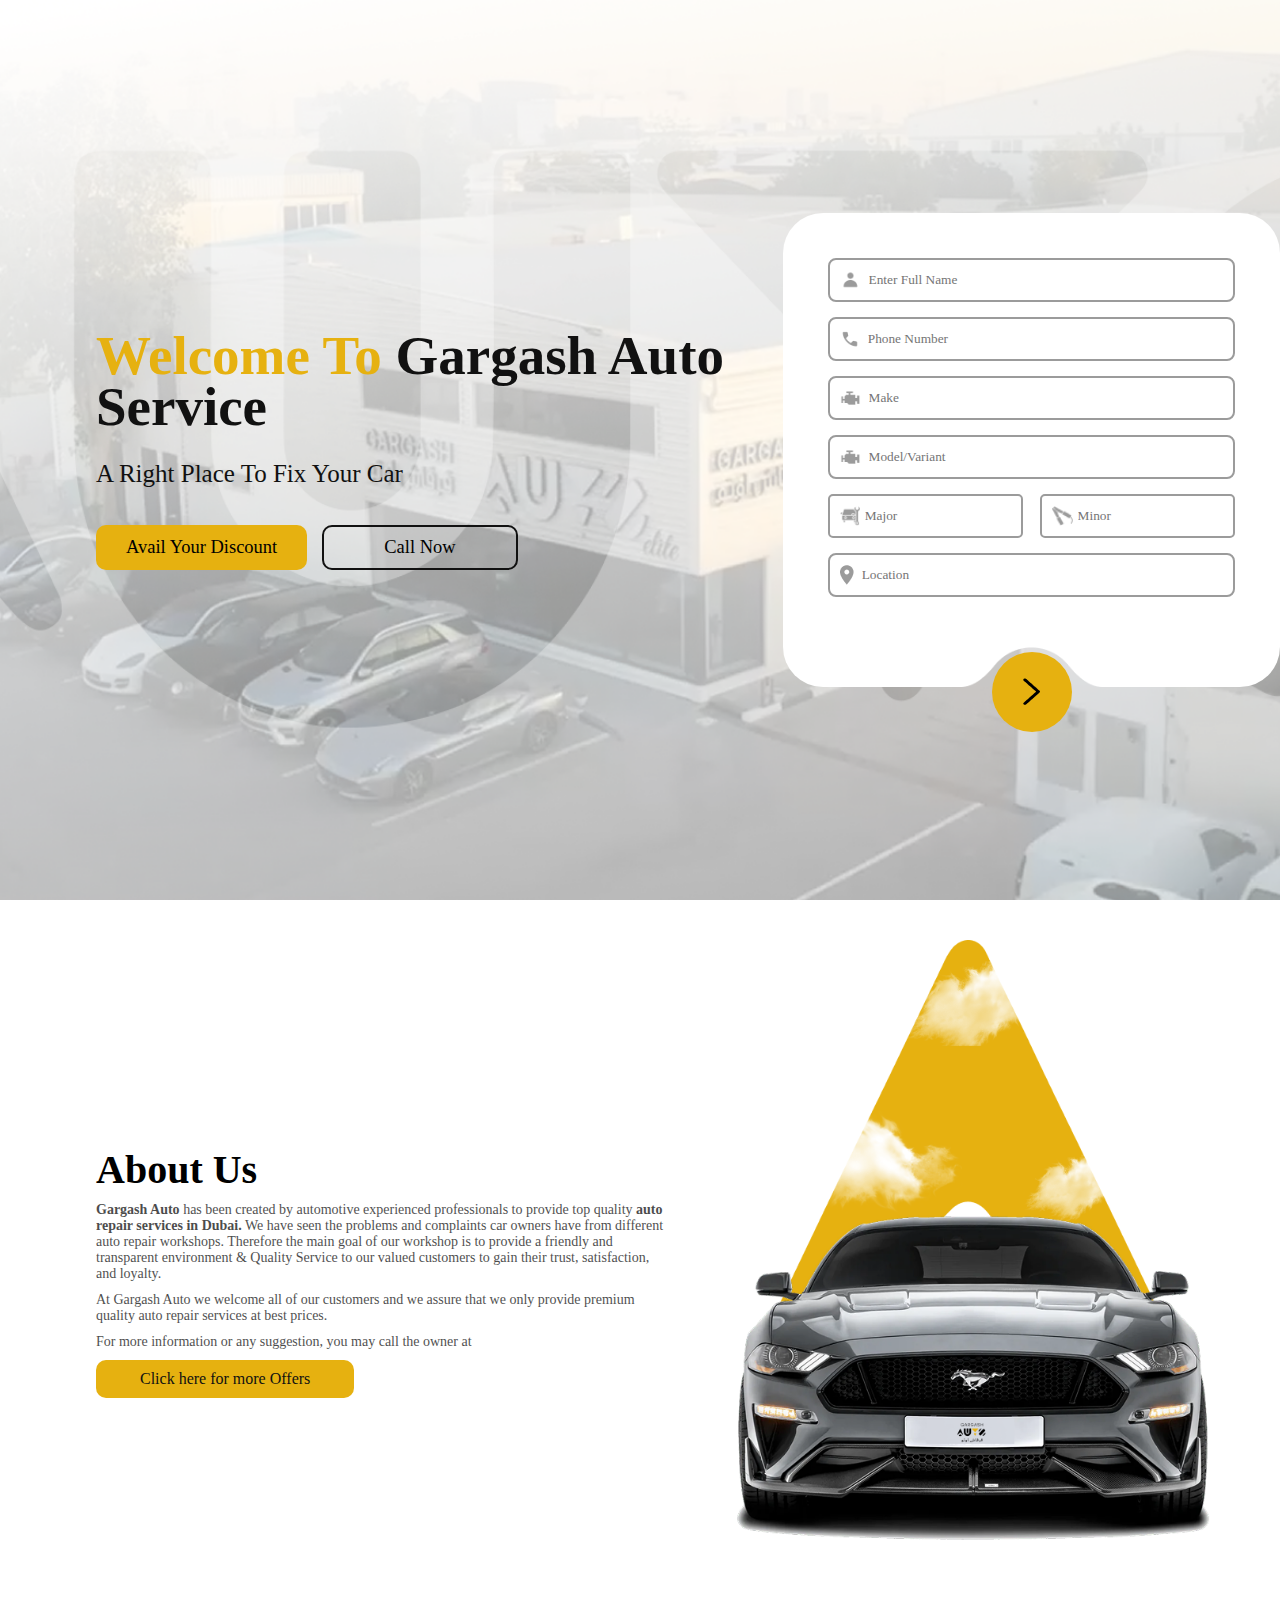
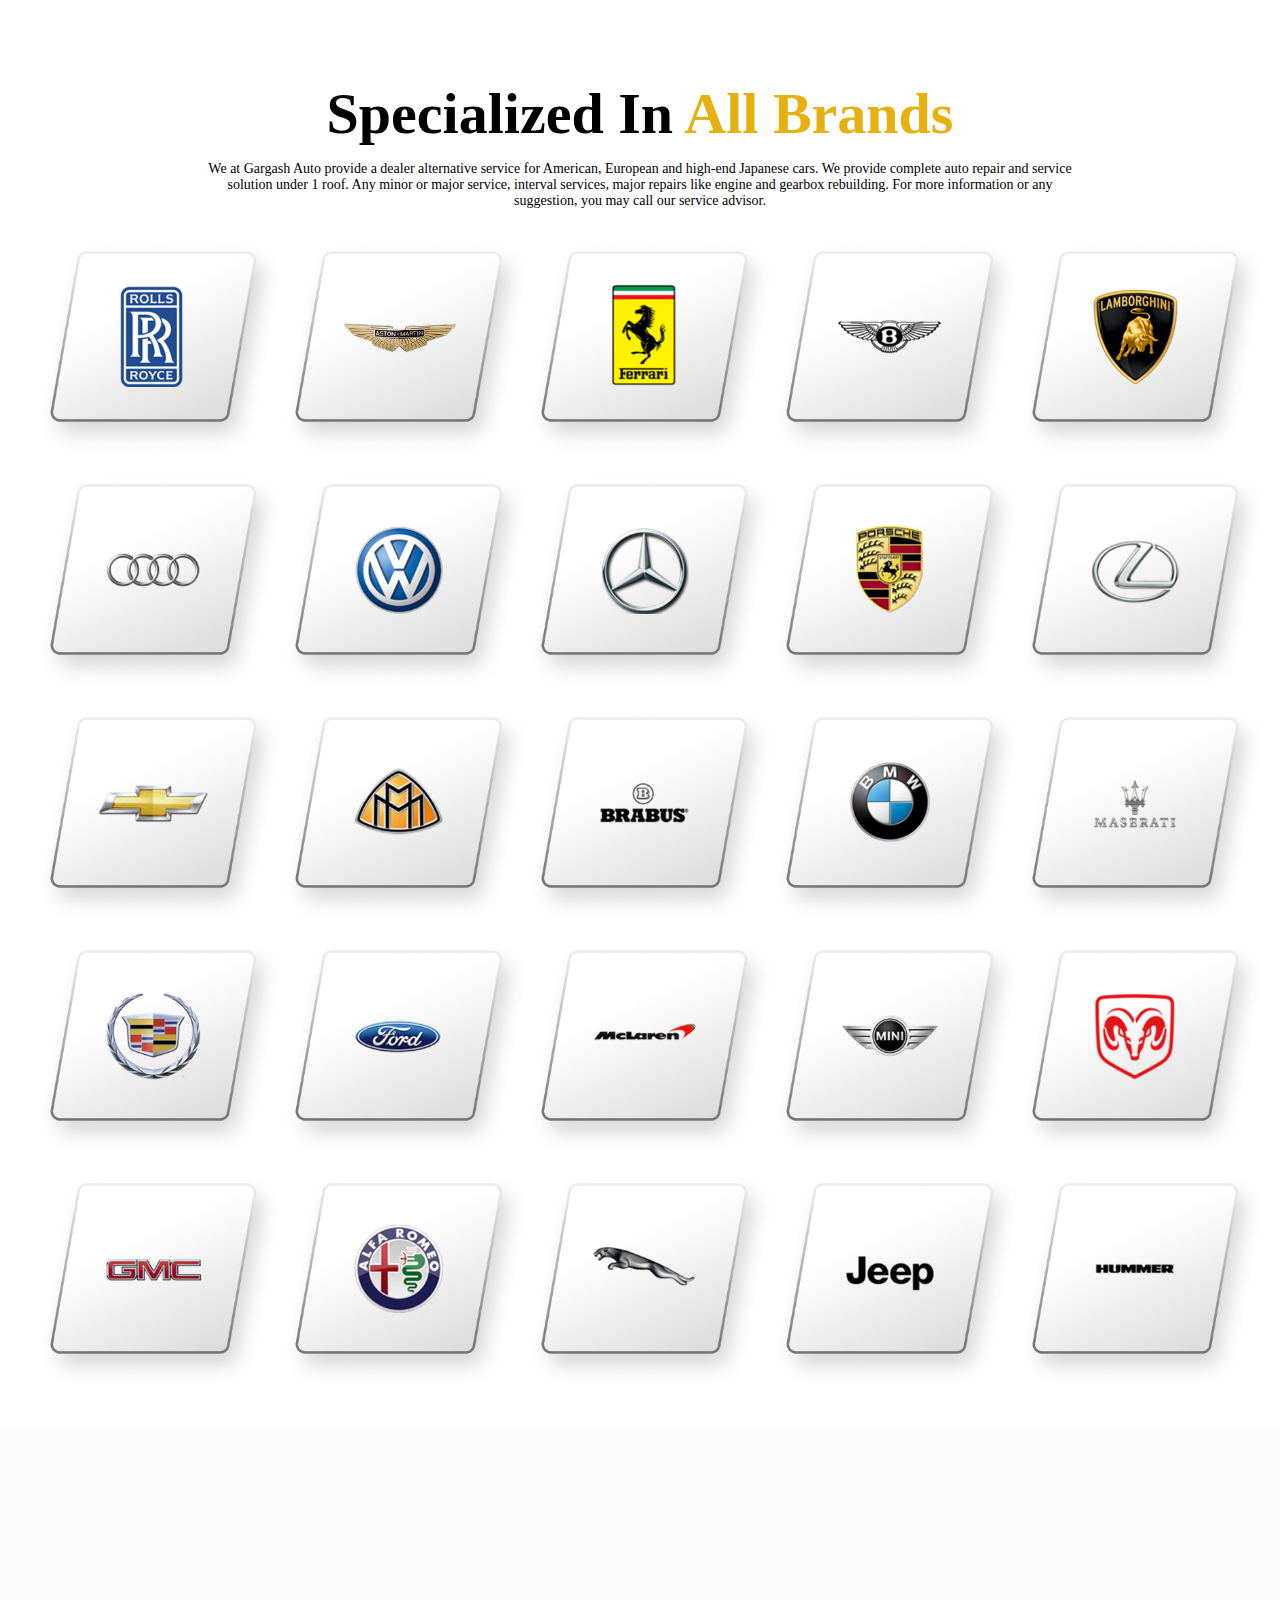
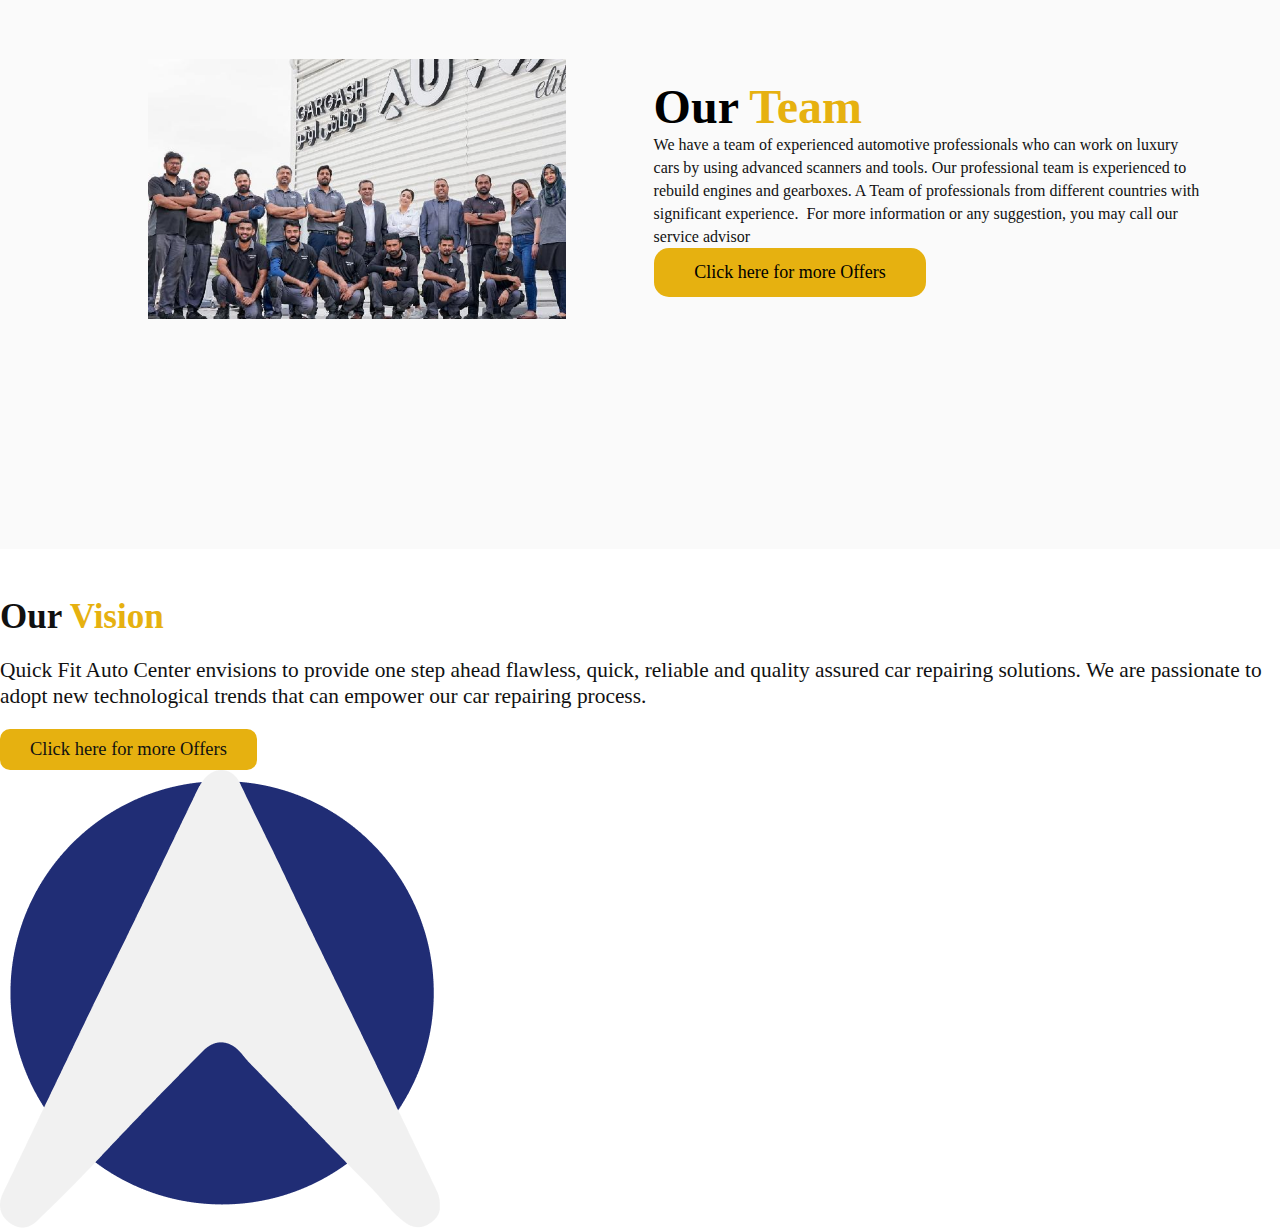
==== commit 9fd6e58f: "update" ====
--- a/About-us/about.html
+++ b/About-us/about.html
@@ -1,11 +1,11 @@
+
 <!DOCTYPE html>
 <html lang="en">
   <head>
     <meta charset="UTF-8" />
     <meta name="viewport" content="width=device-width, initial-scale=1.0" />
     <!-- Custom Css -->
-    <link rel="stylesheet" href="./css/other-pages-style.css" />
-    <link rel="stylesheet" href="./css/other-pages-responsive.css" />
+     <link rel="stylesheet" href="./css/other-pages-style.css">     
     <!-- Bootstrap 5 CDN -->
     <link
       href="https://cdn.jsdelivr.net/npm/bootstrap@5.0.2/dist/css/bootstrap.min.css"
@@ -13,6 +13,7 @@
       integrity="sha384-EVSTQN3/azprG1Anm3QDgpJLIm9Nao0Yz1ztcQTwFspd3yD65VohhpuuCOmLASjC"
       crossorigin="anonymous"
     />
+    
 
     <title>About Us</title>
 
@@ -222,3 +223,4 @@
     crossorigin="anonymous"
   ></script>
 </html>
+
--- a/About-us/css/other-pages-style.css
+++ b/About-us/css/other-pages-style.css
@@ -1,16 +1,318 @@
+* {
+  margin: 0;
+  padding: 0;
+  box-sizing: border-box;
+  /* overflow-x: hidden; Horizontal overflow hatane ke liye */
+}
+
+html,body {
+  width: 100%;
+  overflow-x: hidden;
+}
+
+/* Mobile (Max width 768px) */
+
+@media (max-width: 768px) {
+  .container,  .about {
+    margin: 0 auto;
+    padding: 0;
+  }
+
+  /* Hero Section Start */
+
+  /* Buttons */
+
+  /* Hero Section End*/
+
+  /* About Section Start */
+
+  .about {
+    position: relative;
+    background: url("../img/about-section-bg.png") no-repeat center center/cover;
+    width: 100%;
+    height: 100vh;
+    display: flex;
+    align-items: center;
+    justify-content: center;
+    text-align: center;
+    padding: 0 2rem;
+  }
+
+  /* car image in bottom  */
+
+  .about {
+    flex-direction: column;
+    height: auto;
+    padding: 50px 1rem;
+  }
+
+  .about::after {
+    width: 100%;
+    height: auto;
+    bottom: -150px;
+    left: 0;
+  }
+
+  .double {
+    flex-direction: column;
+    gap: 15px;
+  }
+
+  /* About Section End */
+
+  /* Service Partner Styling Start */
+
+  .hero-section {
+    margin-top: 5rem;
+    text-align: center;
+  }
+
+  .container {
+    flex-direction: column;
+  }
+
+  .col-md-6 {
+    width: 100%;
+  }
+
+  .Partner-heading {
+    font-size: 28px;
+    text-align: center !important;
+  }
+
+  .Partner-content {
+    font-size: 16px;
+    line-height: 150%;
+  }
+
+  .partnerme-btn {
+    font-size: 16px;
+    padding: 10px 25px;
+  }
+
+  .d-flex.justify-content-center.justify-content-md-start {
+    justify-content: center !important;
+  }
+
+  .col-md-6 img {
+    max-width: 85% !important;
+  }
+
+  /* Service Partner Styling End */
+
+  /* Services Solution Styling Start */
+
+  .d-flex {
+    flex-direction: column;
+    align-items: center !important;
+  }
+
+  .partnerme-btn {
+    width: 100%;
+    max-width: 250px;
+    font-size: 18px;
+  }
+
+  /* Services Solution Styling End */
+
+  /* box-container Styling start */
+
+  /* box-container Styling End */
+
+  /* Brand Logo Styling Start */
+
+  /* Brand Logo Styling End */
+}
+
+@media (max-width: 480px) {
+  .Partner-heading {
+    font-size: 20px;
+    text-align: center;
+  }
+
+  .Partner-content {
+    font-size: 14px;
+  }
+
+  .partnerme-btn {
+    font-size: 14px;
+    padding: 8px 20px;
+  }
+
+  .col-md-6 img {
+    max-width: 100%;
+  }
+
+  /* Services Solution Styling Start */
+
+  .partnerme-btn {
+    font-size: 16px;
+  }
+
+  /* Services Solution Styling End */
+}
+
+@media (max-width: 992px) {
+  /* Services Solution Styling Start */
+
+  /* Services Solution Styling End */
+}
+
+/* /////////////////////////////// */
+
+/* Car Inspection Responsive Styling Start */
+
+/* Tablet View (max-width: 768px) */
+
+@media (max-width: 768px) {
+  .container {
+    flex-direction: row;
+    text-align: left;
+  }
+
+  .container {
+    margin: 0 auto;
+    padding: 0;
+  }
+
+  /* Hero Section */
+
+  /* Buttons */
+
+  /* Hero Section Styling End */
+
+  /* services-includes Responsive Styling Start */
+
+  /* services-includes Responsive Styling End */
+
+  /* Form Section Styling Start */
+
+  .input-group {
+    padding: 8px;
+  }
+
+  .double {
+    flex-direction: column;
+    gap: 8px;
+  }
+
+  /* Form Section Styling End */
+
+  /* Portfolio Section Styling Start */
+
+  /* Portfolio Section Styling End */
+}
+
+/* Mobile View (max-width: 480px) */
+
+@media (max-width: 480px) {
+  .col-md-6 img {
+    max-width: 100%;
+  }
+}
+
+/* services-includes Responsive Styling */
+
+/* Mobile View (max-width: 576px) */
+
+/* Car Inspection Responsive Styling End */
+
+/* Body Shop Responsive Styling End */
+
+/* Responsive Adjustments for Mobile */
+
+@media (max-width: 768px) {
+  /*  Hero Section Styling End  */
+
+  /*  Hero Section Styling Start  */
+
+  /* Form Section Styling Start */
+
+  .input-group {
+    padding: 8px;
+  }
+
+  .double {
+    flex-direction: column;
+    gap: 8px;
+  }
+
+  /* Form Section Styling End */
+}
+
+/* Responsive Design */
+
+/* //////////////////////////////////// */
+
+/* //////////////////////////////////// */
+
+/* //////////////////////////////////// */
+
+/* //////////////////////////////////// */
+
+/* Responsive Design */
+
+/* /////////////////////////// */
+
+/* /////////////////////////// */
+
+/* /////////////////////////// */
+
+/* Mobile Responsive */
+
+/* box-container Styling End */
+
+/* Body Shop Responsive Styling End */
+
+/* Major  And Minor Page Styling Start */
+
+/* Responsive */
+
+@media (max-width: 768px) {
+  /* All type section styling Start */
+
+  /* All type section styling End */
+
+  /* Text Section Styling */
+
+  /* Text Section Styling */
+
+  /* Form Section Responsive Start*/
+
+  /* Form Section Responsive End */
+
+  /* Logo Section Styling Start*/
+
+  /* Logo Section Styling End*/
+}
+
+/* Major  And Minor Page Styling End */
+
+/* Up coming Page Styling Start */
+
+/* ======= Mobile Responsive ======= */
+
+@media screen and (max-width: 768px) {
+  /* Remove tree images on mobile */
+
+  /* Remove tree images on mobile */
+}
+
+/* Up coming Page Styling End */
+
 @import url("https://fonts.googleapis.com/css2?family=Sora:wght@100..800&display=swap");
+
 * {
   font-family: "Sora", serif;
   margin: 0;
   padding: 0;
   box-sizing: border-box;
 }
+
 .main-color {
   color: #e6b110;
 }
-.black-color {
-  color: #111;
-}
+
 .container {
   width: 1340px;
   height: 100%;
@@ -19,6 +321,7 @@
 /* General Repair Page Styling Start */
 
 /*Service Partner Styling Start  */
+
 .about-text-section {
   height: auto;
   display: grid;
@@ -27,8 +330,7 @@
   align-items: center;
 }
 
-.about-text-top,
-.about-text-bottom {
+.about-text-top,.about-text-bottom {
   width: 100%;
 }
 
@@ -73,6 +375,7 @@
 }
 
 /* Responsive Design */
+
 @media (max-width: 1024px) {
   .about-text-section {
     padding: 60px 2rem !important;
@@ -135,6 +438,7 @@
 /*Service Partner Styling End  */
 
 /* Hero Section Styling */
+
 .hero {
   position: relative;
   background: url("../img/gr-hero-bg.png") no-repeat center center/cover;
@@ -148,6 +452,7 @@
 }
 
 /* Overlay */
+
 .hero::before {
   content: "";
   position: absolute;
@@ -163,48 +468,10 @@
   z-index: 1;
 }
 
-.hero-content {
-  position: relative;
-  z-index: 2;
-  max-width: 800px;
-}
-
-.heading {
-  font-size: 70px;
-  line-height: 93%;
-}
-
-.hero-text {
-  font-size: 15.75px;
-  line-height: 103%;
-  font-weight: 400;
-  color: #ffffff;
-  margin: 20px 0px;
-}
-
 /* Buttons */
-.btn-custom {
-  display: inline-block;
-  padding: 12px 35px;
-  font-size: 18.51px;
-  border-radius: 8px;
-  margin: 10px;
-  text-decoration: none;
-  font-weight: bold;
-  border: none;
-}
-
-.hero-btn-1 {
-  color: #111;
-  background: #e6b110;
-}
-.hero-btn-2 {
-  color: #fff;
-  border: 2px solid #fff;
-  background: transparent;
-}
 
 /* About Section styling Start  */
+
 .about {
   position: relative;
   background: url("../img/form-section-bg.png") no-repeat center center/cover;
@@ -230,37 +497,6 @@
   overflow: visible;
 }
 
-.about .left {
-  width: 50%;
-}
-
-.about-content {
-  font-size: 65.47px;
-  font-weight: 700;
-  line-height: 85%;
-  text-align: center;
-  color: black;
-}
-
-.about .left {
-  width: 100%;
-  display: flex;
-  flex-direction: column;
-  justify-content: center;
-  align-items: center;
-}
-
-.about .left .form-container {
-  width: 100%;
-  display: flex;
-  flex-direction: column;
-  justify-content: center;
-  align-items: center;
-  background: url("../img/form-bg.png") no-repeat center center/cover;
-  padding: 100px 60px;
-  border-radius: 10px;
-}
-
 .form {
   width: 100%;
   display: flex;
@@ -293,54 +529,26 @@
   justify-content: space-between;
 }
 
-.left .btn {
-  background: #e6b110;
+/* About Section styling End  */
+
+/* Service Partner Styling Start */
+
+.our-vision-section {
+  margin-top: 3rem !important;
+}
+
+.hero-section {
   color: #111;
-  width: 100px;
-  height: 100px;
-  border-radius: 50%;
-  margin-top: -1.8rem;
+  /* Gray-600 */
   display: flex;
   justify-content: center;
   align-items: center;
-}
-
-.left .btn:hover {
-  background: #e6b110e0;
-  color: #111;
-}
-
-.car-group-img-container {
-  position: relative;
-  width: 100%;
-  display: flex;
-  justify-content: center;
-  align-items: center;
-}
-
-/* About Section styling End  */
-
-/* Service Partner Styling Start */
-
-
-.our-vision-section{
-  margin-top: 3rem !important;
-}
-
-.hero-section {
-  color: #111; /* Gray-600 */
-  display: flex;
-  justify-content: center;
-  align-items: center;
   margin-top: 15rem;
 }
-.hero-title {
-  font-size: 2rem;
-  font-weight: 500;
-  color: #1f2937; /* Gray-900 */
-}
+
 .partnerme-btn {
-  background-color: #e6b110; /* Indigo-500 */
+  background-color: #e6b110;
+  /* Indigo-500 */
   color: #111;
   padding: 12px 35px;
   border-radius: 5px;
@@ -349,8 +557,10 @@
   font-weight: 600;
   letter-spacing: -1%;
 }
+
 .partnerme-btn:hover {
-  background-color: #e6b110dc; /* Indigo-600 */
+  background-color: #e6b110dc;
+  /* Indigo-600 */
 }
 
 .Partner-heading {
@@ -359,6 +569,7 @@
   line-height: 117%;
   text-align: left;
 }
+
 .Partner-content {
   font-size: 18px;
   line-height: 166%;
@@ -366,252 +577,21 @@
   color: #111;
   margin: 20px 0px;
 }
+
 /* Service Partner Styling End */
 
 /* Services Solution Styling Start */
 
-.services-solution {
-  width: 100%;
-  height: 100vh;
-  display: flex;
-  flex-direction: column;
-  justify-content: center;
-  align-items: center;
-  margin-top: 15rem;
-}
-.services-solution .top h2 {
-  font-size: 58.62px;
-  font-weight: 700;
-  line-height: 93%;
-  text-align: center;
-}
-.services-solution .top h2 span {
-  color: #e6b110;
-}
-
-.services-solution .mid {
-  width: 100%;
-  display: flex;
-  justify-content: center;
-  align-items: center;
-}
-.services-solution .mid img {
-  width: 100%;
-}
 /* Services Solution Styling End */
 
 /* box-container Styling Start */
 
-.box-container {
-  width: 100%;
-  height: 80vh;
-  overflow: hidden;
-  display: flex;
-  justify-content: center;
-  align-items: center;
-  margin-top: 20rem;
-  padding: 10px;
-}
-.boxs-wraper {
-  display: flex;
-  justify-content: space-between;
-  align-items: center;
-  gap: 20px;
-  width: 100%;
-  height: 100%;
-  padding: 10px;
-}
-.box {
-  width: 30%;
-  height: 100%;
-  display: flex;
-  flex-direction: column;
-  justify-content: space-around;
-  align-items: center;
-}
-.box-1 {
-  background: radial-gradient(
-        circle at 100% 100%,
-        #ffffff 0,
-        #ffffff 3px,
-        transparent 3px
-      )
-      0% 0%/8px 8px no-repeat,
-    radial-gradient(circle at 0 100%, #ffffff 0, #ffffff 3px, transparent 3px)
-      100% 0%/8px 8px no-repeat,
-    radial-gradient(circle at 100% 0, #ffffff 0, #ffffff 3px, transparent 3px)
-      0% 100%/8px 8px no-repeat,
-    radial-gradient(circle at 0 0, #ffffff 0, #ffffff 3px, transparent 3px) 100%
-      100%/8px 8px no-repeat,
-    linear-gradient(#ffffff, #ffffff) 50% 50% / calc(100% - 10px)
-      calc(100% - 16px) no-repeat,
-    linear-gradient(#ffffff, #ffffff) 50% 50% / calc(100% - 16px)
-      calc(100% - 10px) no-repeat,
-    linear-gradient(0deg, #e6b110 43%, #eeeeee 72%);
-  border-radius: 8px;
-  padding: 9px;
-  box-sizing: border-box;
-}
-.box-2 {
-  background: radial-gradient(
-        circle at 100% 100%,
-        #ffffff 0,
-        #ffffff 3px,
-        transparent 3px
-      )
-      0% 0%/8px 8px no-repeat,
-    radial-gradient(circle at 0 100%, #ffffff 0, #ffffff 3px, transparent 3px)
-      100% 0%/8px 8px no-repeat,
-    radial-gradient(circle at 100% 0, #ffffff 0, #ffffff 3px, transparent 3px)
-      0% 100%/8px 8px no-repeat,
-    radial-gradient(circle at 0 0, #ffffff 0, #ffffff 3px, transparent 3px) 100%
-      100%/8px 8px no-repeat,
-    linear-gradient(#ffffff, #ffffff) 50% 50% / calc(100% - 10px)
-      calc(100% - 16px) no-repeat,
-    linear-gradient(#ffffff, #ffffff) 50% 50% / calc(100% - 16px)
-      calc(100% - 10px) no-repeat,
-    repeating-linear-gradient(0deg, #747474 0%, #eeeeee 100%);
-  border-radius: 8px;
-  padding: 9px;
-  box-sizing: border-box;
-}
-.box-1 img {
-  width: 80%;
-}
-.box-content {
-  display: flex;
-  flex-direction: column;
-  gap: 15px;
-  text-align: center;
-  padding: 0px 15px;
-}
-.box-content h4 {
-  font-size: 30px;
-  letter-spacing: -4%;
-  font-weight: 700;
-  line-height: 117%;
-}
-.box-content p {
-  font-size: 18px;
-  font-weight: 300;
-  line-height: 114.2%;
-  letter-spacing: -4%;
-}
 /* box-container Styling End */
 
 /* Brands Section Styling Start */
 
-.brands {
-  width: 100%;
-  height: 100vh;
-  display: flex;
-  justify-content: center;
-  align-items: center;
-  padding: 0px 2rem;
-  margin-top: 8rem;
-  flex-wrap: wrap;
-}
-.brand-content,
-.brand-logos {
-  width: 50%;
-  height: 100%;
-}
-.brand-content {
-  display: flex;
-  flex-direction: column;
-  justify-content: center;
-  align-items: center;
-  gap: 25px;
-}
-.brand-content h2 {
-  font-size: 68.8px;
-  font-weight: 700;
-  line-height: 93%;
-  text-align: left;
-  color: #111;
-}
-
-.brand-content p {
-  font-size: 21.13px;
-  font-weight: 300;
-  line-height: 30.5px;
-  text-align: left;
-}
-.brand-logos {
-  display: flex;
-  justify-content: center;
-  align-items: center;
-  gap: 20px;
-  position: relative;
-}
-.brand-logos img {
-  position: absolute;
-  top: 0;
-  bottom: 0;
-  z-index: -1;
-}
-.logo-box {
-  width: 100%;
-  min-height: 400px;
-  background-color: #e1e1e183;
-}
-.logo-box-wraper {
-  width: 100%;
-  min-height: 400px;
-  display: grid;
-  grid-template-columns: repeat(5, 1fr);
-  overflow-y: scroll;
-}
-
 /* Scrollbar Styling */
-.logo-box-wraper::-webkit-scrollbar {
-  width: 8px; /* Scrollbar width */
-}
-
-.logo-box-wraper::-webkit-scrollbar-track {
-  background: #f0f0f0; /* Light gray background */
-  border-radius: 10px;
-}
-
-.logo-box-wraper::-webkit-scrollbar-thumb {
-  background: #c0c0c0; /* Light gray thumb */
-  border-radius: 10px; /* Rounded scrollbar */
-}
-
-.logo-box-wraper::-webkit-scrollbar-thumb:hover {
-  background: #a0a0a0; /* Slightly darker gray on hover */
-}
-
-.logo-1 {
-  background: url("../img/logo-1.png") no-repeat center center;
-}
-.logo-2 {
-  background: url("../img/logo-2.png") no-repeat center center;
-}
-.logo-3 {
-  background: url("../img/logo-3.png") no-repeat center center;
-}
-.logo-4 {
-  background: url("../img/logo-4.png") no-repeat center center;
-}
-.logo-5 {
-  background: url("../img/logo-5.png") no-repeat center center;
-}
-.logo-6 {
-  background: url("../img/logo-6.png") no-repeat center center;
-}
-.logo-7 {
-  background: url("../img/logo-7.png") no-repeat center center;
-}
-.logo-8 {
-  background: url("../img/logo-8.png") no-repeat center center;
-}
-.logo-9 {
-  background: url("../img/logo-9.png") no-repeat center center;
-}
-.logo-10 {
-  background: url("../img/logo-10.png") no-repeat center center;
-}
+
 /* Brands Section Styling End */
 
 /* General Repair Page Styling End */
@@ -619,57 +599,7 @@
 /* Car Inspection Page Styling Start */
 
 /* Hero Section Start */
-.car-insp-hero-section {
-  color: #111;
-  height: 100vh;
-  display: flex;
-  justify-content: center;
-  align-items: center;
-  background: url(../img/car-inspection-hero-bg.png) no-repeat center
-    center/cover;
-  position: relative;
-  z-index: 10;
-}
-.car-insp-heading {
-  font-size: 58.62px;
-  font-weight: 700;
-  line-height: 112%;
-  color: #111;
-  text-align: left;
-}
-.car-insp-content {
-  font-size: 21.39px;
-  line-height: 120%;
-  font-weight: 300;
-  letter-spacing: -4%;
-  color: #111;
-  margin: 20px 0px;
-}
-
-.car-insp-btns {
-  display: flex;
-  justify-content: start;
-  align-items: center;
-  gap: 20px;
-  margin-top: 20px;
-}
-.car-insp-btn {
-  background-color: #e6b110; /* Indigo-500 */
-  color: #111;
-  padding: 12px 45px;
-  border-radius: 5px;
-  border: none;
-  font-size: 18.51px;
-  font-weight: 600;
-  letter-spacing: -1%;
-}
-.car-insp-btn2 {
-  background-color: transparent;
-  border: 2px solid #111;
-}
-.car-insp-btn1:hover {
-  background-color: #e6b110dc; /* Indigo-600 */
-}
+
 .Partner-content {
   font-size: 21.39px;
   line-height: 120%;
@@ -678,110 +608,14 @@
   color: #111;
   margin: 20px 0px;
 }
+
 /* Hero Section End */
 
 /* services-includes Styling Start */
 
-.services-includes {
-  width: 100%;
-  min-height: 100vh;
-  display: flex;
-  flex-direction: column;
-  justify-content: center;
-  align-items: center;
-  margin-top: 12rem;
-}
-.services-includes .top h2 {
-  font-size: 58.62px;
-  font-weight: 700;
-  line-height: 93%;
-  text-align: center;
-  padding: 0 12rem;
-}
-.services-includes .top h2 span {
-  color: #e6b110;
-}
-
-.services-includes .top p {
-  font-size: 21.39px;
-  line-height: 135%;
-  font-weight: 300;
-  color: #111;
-  margin: 20px 0px;
-  text-align: center;
-  padding: 0 15rem;
-}
-
-.services-includes .mid {
-  width: 100%;
-  display: flex;
-  justify-content: center;
-  align-items: center;
-  padding: 10px 0;
-}
-.services-includes .mid img {
-  width: 100%;
-  max-width: 800px;
-}
 /* services-includes Styling End */
 
 /* form-section Stylind Start */
-
-.form-section {
-  position: relative;
-  background: url("../img/car-insp-form-section-bg.png") no-repeat center
-    center/cover;
-  width: 100%;
-  height: 100vh;
-  display: flex;
-  align-items: center;
-  justify-content: center;
-  color: white;
-  text-align: center;
-  padding: 0 2rem;
-  margin-top: 7rem;
-}
-
-.form-section .left {
-  width: 50%;
-}
-
-.form-content {
-  font-size: 65.47px;
-  font-weight: 700;
-  line-height: 85%;
-  text-align: center;
-  color: black;
-}
-
-.right div p {
-  font-size: 22.58px;
-  line-height: 135%;
-  font-weight: 300;
-  letter-spacing: -4%;
-  color: #111;
-  margin: 20px 0px;
-  text-align: center;
-}
-
-.form-section .left {
-  width: 100%;
-  display: flex;
-  flex-direction: column;
-  justify-content: center;
-  align-items: center;
-}
-
-.form-section .left .form-container {
-  width: 100%;
-  display: flex;
-  flex-direction: column;
-  justify-content: center;
-  align-items: center;
-  background: url("../img/form-bg.png") no-repeat center center/cover;
-  padding: 100px 60px;
-  border-radius: 10px;
-}
 
 .form {
   width: 100%;
@@ -815,376 +649,34 @@
   justify-content: space-between;
 }
 
-.left .btn {
-  background: #e6b110;
-  color: #111;
-  width: 100px;
-  height: 100px;
-  border-radius: 50%;
-  margin-top: -1.8rem;
-  display: flex;
-  justify-content: center;
-  align-items: center;
-}
-
-.left .btn:hover {
-  background: #e6b110e0;
-  color: #111;
-}
-
-.car-group-img-container {
-  position: relative;
-  width: 100%;
-  display: flex;
-  justify-content: center;
-  align-items: center;
-}
 /* form-section Stylind End */
 
 /* portfolio Section Styling Start */
 
-.portfolio {
-  color: gray;
-  padding: 50px 0;
-}
-
-.portfolio-header {
-  display: flex;
-  flex-wrap: wrap;
-  justify-content: space-between;
-  align-items: center;
-}
-.portfolio-title {
-  margin: 0 auto;
-}
-.portfolio-title h1 {
-  font-size: 58.62px;
-  font-weight: bold;
-  color: #111;
-  margin-bottom: 10px;
-}
-
-.portfolio-grid {
-  display: grid;
-  grid-template-columns: repeat(auto-fit, minmax(250px, 1fr));
-  gap: 20px;
-}
-
-.portfolio-item {
-  display: flex;
-  justify-content: center;
-}
-
-.portfolio-card {
-  border-radius: 10px;
-  text-align: center;
-  max-width: 300px;
-}
-
-.portfolio-card img {
-  height: 300px;
-  object-fit: cover;
-  border-radius: 10px;
-}
-
-.portfolio-card h2 {
-  margin-top: -1rem;
-  font-size: 20px;
-  font-weight: 500;
-  color: #111;
-}
-
-.portfolio-card p {
-  font-size: 14px;
-  color: #666;
-}
-
 /* portfolio Section Styling End */
 
 /* Car Inspection Page Styling End */
 
 /* /////////////////////////////////////////////////// */
+
 /* /////////////////////////////////////////////////// */
+
 /* /////////////////////////////////////////////////// */
 
 /* Body Shop Hero Section Start */
-.body-shop-hero-section {
-  color: #111;
-  height: 100vh;
-  display: flex;
-  justify-content: center;
-  align-items: center;
-  background: url(../img/shop-hero-bg.png) no-repeat center center/cover;
-  position: relative;
-  z-index: 10;
-}
-.body-shop-heading {
-  font-size: 55px;
-  font-weight: 700;
-  line-height: 112%;
-  color: #111;
-  text-align: left;
-}
-.body-shop-content {
-  font-size: 20px;
-  line-height: 120%;
-  font-weight: 300;
-  letter-spacing: -4%;
-  color: #111;
-  margin: 20px 0px;
-}
+
 /* Body Shop Hero Section End */
 
 /* atuo-body-service Section Styling Start */
-.atuo-body-service {
-  width: 100%;
-  min-height: 100vh;
-  display: flex;
-  justify-content: center;
-  align-items: center;
-  gap: 40px;
-  position: relative;
-}
-.atuo-body-service::before {
-  content: "";
-  position: absolute;
-  right: 0;
-  top: 0;
-  width: 100%;
-  height: 100%;
-  background: url(../img/auto-body-services-tree.png) no-repeat right center;
-  background-size: contain; /* ya cover, depend karta hai tumhari need par */
-  z-index: -1;
-  opacity: 0.5;
-}
-
-.atuo-body-left,
-.atuo-body-right {
-  width: 50%;
-  height: 100%;
-  display: flex;
-  flex-direction: column;
-  justify-content: center;
-  align-items: center;
-}
-
-.atuo-body-right {
-  gap: 30px;
-}
-.list-items-parent {
-  display: flex;
-  align-items: stretch;
-  gap: 20px;
-}
-.list-items-1,
-.list-items-2 {
-  width: 45%;
-}
-
-.list-items-parent span {
-  width: 1px;
-  background-color: rgba(128, 128, 128, 0.39);
-}
-.atuo-body-right h2 {
-  font-size: 58.62px;
-  line-height: 106%;
-  font-weight: 700;
-  text-align: left;
-}
-.atuo-body-right p {
-  font-size: 21.39px;
-  font-weight: 400;
-  letter-spacing: -4%;
-  line-height: 135%;
-  text-align: left;
-  color: #111;
-}
+
 /* atuo-body-service Section Styling End */
 
 /* body Shop Portfolio Section Styling Start */
 
-.portfolio {
-  color: gray;
-  padding: 50px 0;
-}
-
-.body-shop-portfolio-header {
-  display: grid;
-  grid-template-columns: 70% 30%;
-}
-.body-shop-portfolio-title {
-  margin: 0 auto;
-}
-.body-shop-portfolio-title h1 {
-  font-size: 58.62px;
-  line-height: 106%;
-  font-weight: bold;
-  text-align: left;
-  color: #111;
-  margin-bottom: 10px;
-}
-
-.body-shop-portfolio-btns {
-  display: flex;
-  flex-direction: column;
-  justify-content: flex-start;
-  align-items: end;
-  gap: 20px;
-}
-.body-shop-portfolio-btn {
-  background-color: #e6b110; /* Indigo-500 */
-  color: #111;
-  padding: 12px 45px;
-  border-radius: 5px;
-  border: none;
-  font-size: 18.51px;
-  font-weight: 600;
-  letter-spacing: -1%;
-}
-.body-shop-portfolio-btn2 {
-  background-color: transparent;
-  border: 2px solid #111;
-  padding: 12px 90px;
-}
-.body-shop-portfolio-btn1:hover {
-  background-color: #e6b110dc; /* Indigo-600 */
-}
-.portfolio-grid {
-  display: grid;
-  grid-template-columns: repeat(auto-fit, minmax(250px, 1fr));
-  gap: 20px;
-}
-
-.portfolio-item {
-  display: flex;
-  justify-content: center;
-}
-
-.portfolio-card {
-  border-radius: 10px;
-  text-align: center;
-  max-width: 300px;
-}
-
-.portfolio-card img {
-  height: 300px;
-  object-fit: cover;
-  border-radius: 10px;
-}
-
-.portfolio-card h2 {
-  margin-top: -1rem;
-  font-size: 20px;
-  font-weight: 500;
-  color: #111;
-}
-
-.portfolio-card p {
-  font-size: 14px;
-  color: #666;
-}
-
 /* body Shop Portfolio Section Styling End */
 
 /* box-container Styling Start */
 
-.body-shop-box-container {
-  width: 100%;
-  height: 100vh;
-  overflow: hidden;
-  display: flex;
-  justify-content: center;
-  align-items: center;
-  padding: 10px;
-}
-.boxs-wraper {
-  display: flex;
-  justify-content: space-between;
-  align-items: center;
-  gap: 20px;
-  width: 100%;
-  height: 100%;
-  padding: 10px;
-}
-.body-shop-box {
-  max-width: 25%;
-  height: 550px;
-  display: flex;
-  flex-direction: column;
-  justify-content: space-around;
-  align-items: center;
-}
-.box-1 {
-  background: radial-gradient(
-        circle at 100% 100%,
-        #ffffff 0,
-        #ffffff 3px,
-        transparent 3px
-      )
-      0% 0%/8px 8px no-repeat,
-    radial-gradient(circle at 0 100%, #ffffff 0, #ffffff 3px, transparent 3px)
-      100% 0%/8px 8px no-repeat,
-    radial-gradient(circle at 100% 0, #ffffff 0, #ffffff 3px, transparent 3px)
-      0% 100%/8px 8px no-repeat,
-    radial-gradient(circle at 0 0, #ffffff 0, #ffffff 3px, transparent 3px) 100%
-      100%/8px 8px no-repeat,
-    linear-gradient(#ffffff, #ffffff) 50% 50% / calc(100% - 10px)
-      calc(100% - 16px) no-repeat,
-    linear-gradient(#ffffff, #ffffff) 50% 50% / calc(100% - 16px)
-      calc(100% - 10px) no-repeat,
-    linear-gradient(0deg, #e6b110 43%, #eeeeee 72%);
-  border-radius: 8px;
-  padding: 9px;
-  box-sizing: border-box;
-}
-.box-2 {
-  background: radial-gradient(
-        circle at 100% 100%,
-        #ffffff 0,
-        #ffffff 3px,
-        transparent 3px
-      )
-      0% 0%/8px 8px no-repeat,
-    radial-gradient(circle at 0 100%, #ffffff 0, #ffffff 3px, transparent 3px)
-      100% 0%/8px 8px no-repeat,
-    radial-gradient(circle at 100% 0, #ffffff 0, #ffffff 3px, transparent 3px)
-      0% 100%/8px 8px no-repeat,
-    radial-gradient(circle at 0 0, #ffffff 0, #ffffff 3px, transparent 3px) 100%
-      100%/8px 8px no-repeat,
-    linear-gradient(#ffffff, #ffffff) 50% 50% / calc(100% - 10px)
-      calc(100% - 16px) no-repeat,
-    linear-gradient(#ffffff, #ffffff) 50% 50% / calc(100% - 16px)
-      calc(100% - 10px) no-repeat,
-    repeating-linear-gradient(0deg, #747474 0%, #eeeeee 100%);
-  border-radius: 8px;
-  padding: 9px;
-  box-sizing: border-box;
-}
-.box-1 img {
-  width: 80%;
-}
-.box-content {
-  display: flex;
-  flex-direction: column;
-  gap: 15px;
-  text-align: center;
-  padding: 0px 15px;
-}
-.box-content h4 {
-  font-size: 30px;
-  letter-spacing: -4%;
-  font-weight: 700;
-  line-height: 117%;
-}
-.box-content .body-shop-box-change-title {
-  font-size: 25px;
-}
-.box-content p {
-  font-size: 18px;
-  font-weight: 300;
-  line-height: 114.2%;
-  letter-spacing: -4%;
-}
 /* box-container Styling End */
 
 /* Body Shop Section Styling End */
@@ -1193,308 +685,36 @@
 
 /* cearmic Hero Section Styleing Start */
 
-.cearmic-hero-section {
-  position: relative;
-  background: url(../img/cearmic.png) no-repeat center center/cover;
-  height: 100vh;
-  display: flex;
-  flex-direction: column;
-  /* justify-content: center; */
-  align-items: center;
-  overflow: visible;
-}
-
 /* Overlay Effect */
-.cearmic-hero-section::after {
-  content: "";
-  position: absolute;
-  inset: 0;
-  background: linear-gradient(0deg, #ffffff 0%, rgba(255, 255, 255, 0) 100%);
-  z-index: 1;
-}
-
-.cearmic-hero-section h1 {
-  font-size: 130px;
-  font-weight: 900;
-  letter-spacing: -7%;
-  line-height: 99%;
-  padding: 0px 6rem;
-  padding-top: 11rem;
-}
-
-.cearmic-hero-section img {
-  width: 100%;
-  max-width: 75%;
-  height: 100%;
-  position: absolute;
-  bottom: -30%;
-  z-index: 10;
-}
+
 /* cearmic Hero Section Styleing End */
+
 /* Save Section Styling Start */
 
-.save-section {
-  display: flex;
-  height: 100vh;
-  justify-content: center;
-  align-items: center;
-  padding: 0px 2rem;
-  margin-top: 9rem;
-}
-.save-left {
-  width: 50%;
-  display: flex;
-  flex-direction: column;
-  justify-content: center;
-  gap: 2rem;
-}
-.save-left h2 {
-  font-size: 58.62px;
-  line-height: 99%;
-  font-weight: 700;
-}
-.save-left p {
-  font-size: 18px;
-  line-height: 26px;
-  color: #111;
-}
-.save-right {
-  width: 50%;
-  display: flex;
-  flex-direction: column;
-  justify-content: center;
-  align-items: flex-end;
-}
-.save-bnts {
-  display: flex;
-  gap: 1rem;
-}
-
-.save-bnt {
-  padding: 1rem 2rem;
-  background: #e6b110;
-  color: #fff;
-  border: none;
-  font-size: 18px;
-  border-radius: 6px;
-  cursor: pointer;
-}
-.save-bnt2 {
-  background-color: transparent;
-  color: #111;
-  border: 2px solid #111;
-}
-
-.save-right {
-  width: 50%;
-  display: flex;
-  justify-content: center;
-  align-items: end;
-}
-.save-right img {
-  width: 100%;
-}
-
 /* Save Section Styling End */
 
 /* Cearmic Form Section Start */
 
-.cearmic-form-seciton {
-  background: url(../img/cearmic-form-bg.png) no-repeat center center/cover;
-}
-.ceramic-form-bg {
-  background: url(../img/form-black-bg.png) no-repeat center center/cover;
-  border-radius: 15px;
-}
-.cearmic-form-content {
-  display: flex;
-  flex-direction: column;
-  justify-content: center;
-  align-items: center;
-}
-.cearmic-form-heading {
-  font-size: 55px;
-  line-height: 85%;
-  font-weight: 700;
-  text-align: center;
-}
-
-.cearmic-fomr-btn {
-  bottom: -20%;
-  left: 41%;
-}
-
 /* Cearmic Form Section End */
 
 /* Coating Section styling Start */
-
-.coating-section {
-  width: 100%;
-  min-height: 100%;
-  display: flex;
-  flex-direction: column;
-  gap: 5rem;
-  padding: 5rem 0;
-}
-.coating-top {
-  width: 100%;
-  height: fit-content;
-  display: flex;
-  flex-direction: column;
-  justify-content: center;
-  align-items: center;
-  gap: 2rem;
-}
-.coating-top h2 {
-  font-size: 68.8px;
-  line-height: 93%;
-  font-weight: bold;
-  padding: 0 20rem;
-  text-align: center;
-}
-.coating-top p {
-  font-size: 18px;
-  line-height: 26px;
-  text-align: center;
-  padding: 0px 5rem;
-}
-.coating-bottom {
-  display: grid;
-  grid-template-columns: repeat(3, 1fr);
-  gap: 25px;
-  padding: 0px 3rem;
-}
-.coating-bottom-grid-item {
-  width: 100%;
-  height: auto;
-
-  display: flex;
-  flex-direction: column;
-  gap: 5rem;
-}
-.coating-bottom-grid-item img {
-  width: 100%;
-}
 
 /* Coating Section styling End */
 
 @media (max-width: 768px) {
   /* Hero Section Start */
-  .cearmic-hero-section {
-    height: 60vh; /* Mobile pe thoda kam height */
-    padding: 3rem 0rem;
-  }
-
-  .cearmic-hero-section h1 {
-    font-size: 70px; /* Mobile pe chhota size */
-    padding: 0px 2rem;
-    padding-top: 5rem;
-    text-align: center;
-  }
-
-  .cearmic-hero-section img {
-    max-width: 120%; /* Image ko thoda responsive banaya */
-    height: auto;
-    bottom: 0%; /* Image ki position adjust */
-    top: 45%;
-    margin: 0 auto;
-  }
+
   /* Hero Section End */
+
   /* Save Section Styling Start */
-  .save-section {
-    flex-direction: column;
-    height: auto; /* Height auto taake content adjust ho */
-    padding: 5rem 1rem;
-    text-align: center;
-  }
-
-  .save-left,
-  .save-right {
-    width: 100%;
-  }
-
-  .save-left {
-    gap: 1.5rem;
-    align-items: center;
-  }
-
-  .save-left h2 {
-    font-size: 30px; /* Heading ka size chhota */
-    line-height: 110%;
-  }
-
-  .save-left p {
-    font-size: 16px;
-    line-height: 24px;
-  }
-
-  .save-bnts {
-    flex-direction: column; /* Buttons stack honge */
-    width: 100%;
-  }
-
-  .save-bnt {
-    width: 100%;
-    max-width: 300px; /* Buttons ka size control */
-  }
-
-  .save-right img {
-    display: none;
-  }
+
   /* Save Section Styling End */
 
   /* Form Section Start*/
 
-  .cearmic-fomr-btn {
-    bottom: -15%;
-    left: 50%;
-  }
-  .cearmic-form-heading {
-    font-size: 30px;
-    margin-top: 3rem;
-  }
   /* Form Section End*/
+
   /* Coating Section Start*/
-
-  .coating-section {
-    gap: 3rem;
-    padding: 3rem 1rem;
-  }
-
-  .coating-top h2 {
-    font-size: 40px; /* Heading size chhota */
-    padding: 0 2rem;
-    line-height: 110%;
-  }
-  .coating-top p {
-    padding: 0px;
-  }
-
-  .coating-bottom p {
-    font-size: 16px;
-    line-height: 24px;
-    padding: 0 0rem;
-  }
-
-  .coating-bottom {
-    display: flex;
-    flex-direction: column;
-    gap: 20px;
-    padding: 0 1rem;
-  }
-
-  .coating-bottom-grid-item {
-    display: flex;
-    flex-direction: column-reverse !important; /* Forcefully reverse order */
-    text-align: center;
-    gap: 1rem;
-  }
-
-  .coating-bottom-grid-item img {
-    width: 100%;
-    max-width: 400px;
-    margin: 0 auto; /* Center images */
-  }
 
   /* Coating Section End*/
 }
@@ -1503,43 +723,54 @@
 
 @media (max-width: 768px) {
   /* Hero Section Styling Start */
+
   .about-us-hero-section {
     height: auto;
     padding: 50px 20px;
   }
+
   .about-us-content-wrapper {
     flex-direction: column;
     text-align: center;
     gap: 30px;
   }
+
   .about-us-text {
     width: 100%;
   }
+
   .about-us-heading {
     font-size: 32px;
   }
+
   .about-us-description {
     font-size: 14px;
   }
+
   .about-us-buttons {
     flex-direction: column;
     gap: 10px;
   }
+
   .about-us-btn {
     width: 100%;
     padding: 12px;
   }
+
   .about-us-form-wrapper {
     width: 100%;
     padding: 20px;
   }
+
   .input-group {
     flex-direction: row;
     padding: 8px;
   }
+
   .half-width {
     width: 100%;
   }
+
   .about-us-submit {
     width: 60px;
     height: 60px;
@@ -1547,24 +778,30 @@
     left: 50%;
     transform: translateX(-50%);
   }
+
   /* Hero Section Styling End*/
 }
 
 @media (max-width: 480px) {
   /* Hero Section Styling Start*/
+
   .about-us-heading {
     font-size: 25px;
   }
+
   .about-us-description {
     margin: 15px;
     font-size: 12px;
   }
+
   .about-us-btn {
     font-size: 14px;
   }
+
   .about-us-form {
     gap: 10px;
   }
+
   .input-group {
     display: flex;
     flex-direction: row;
@@ -1572,6 +809,7 @@
     gap: 5px;
     padding: 0px;
   }
+
   .about-us-submit {
     width: 80px;
     height: 80px;
@@ -1580,67 +818,77 @@
 
   .input-group {
     display: flex;
-    flex-direction: row; /* Ensure image & input stay in one line */
+    flex-direction: row;
+    /* Ensure image & input stay in one line */
     align-items: center;
     justify-content: center;
-    gap: 8px; /* Adjust spacing */
+    gap: 8px;
+    /* Adjust spacing */
     padding: 8px;
     border: 2px solid #9b9b9b;
     border-radius: 5px;
     width: 100%;
   }
+
   .double {
     border: none;
     padding: 0px;
   }
+
   .input-group input {
-    flex: 1; /* Allows input to take full remaining space */
+    flex: 1;
+    /* Allows input to take full remaining space */
     width: 100%;
     font-size: 14px;
     padding: 5px;
   }
 
   /* Hero Section Styling End*/
+
   /* about us section Styling */
-  .about-section-heading {
-    font-size: 30px;
-  }
-  .about-section-para {
-    font-size: 14px;
-    font-weight: 400;
-  }
 }
 
 /* ///////////////////////////////////////////////////////// */
+
 /* ///////////////////////////////////////////////////////// */
+
 /* ///////////////////////////////////////////////////////// */
+
 /* ///////////////////////////////////////////////////////// */
 
 @media (max-width: 1024px) {
   .specialized-heading {
-    font-size: 48px; /* Reduce heading size */
-  }
+    font-size: 48px;
+    /* Reduce heading size */
+  }
+
   .specialized-description {
     font-size: 16px;
     max-width: 90%;
   }
+
   .specialized-logos {
     padding: 0 3rem;
-    grid-template-columns: repeat(3, 1fr); /* Reduce columns to 3 */
+    grid-template-columns: repeat(3, 1fr);
+    /* Reduce columns to 3 */
   }
 }
 
 @media (max-width: 768px) {
   .specialized-heading {
-    font-size: 36px; /* Smaller heading for tablets */
-  }
+    font-size: 36px;
+    /* Smaller heading for tablets */
+  }
+
   .specialized-description {
     font-size: 14px;
     max-width: 100%;
   }
+
   .specialized-logos {
     padding: 0 2rem;
-    grid-template-columns: repeat(2, 1fr); /* 2 columns for better fit */
+    grid-template-columns: repeat(2, 1fr);
+    /* 2 columns for better fit */
   }
 }
 
@@ -1651,59 +899,15 @@
 section {
   overflow: hidden;
 }
+
 .main-color {
   color: #e6b110;
 }
+
 /* auto-spa-hero */
+
 /* Hero Section Start */
-.car-insp-hero-section {
-  color: #111;
-  height: 100vh;
-  display: flex;
-  justify-content: center;
-  align-items: center;
-  background: url(../img/car-inspection-hero-bg.png) no-repeat center
-    center/cover;
-  position: relative;
-  z-index: 10;
-}
-.car-insp-heading {
-  font-size: 58.62px;
-  font-weight: 700;
-  line-height: 112%;
-  color: #111;
-  text-align: left;
-}
-.car-insp-content {
-  font-size: 21.39px;
-  line-height: 120%;
-  font-weight: 300;
-  letter-spacing: -4%;
-  color: #111;
-  margin: 20px 0px;
-}
-.car-insp-btns {
-  display: flex;
-  gap: 20px;
-  margin-top: 20px;
-}
-.car-insp-btn {
-  background-color: #e6b110;
-  color: #111;
-  padding: 12px 45px;
-  border-radius: 5px;
-  border: none;
-  font-size: 18.51px;
-  font-weight: 600;
-  letter-spacing: -1%;
-}
-.car-insp-btn2 {
-  background-color: transparent;
-  border: 2px solid #111;
-}
-.car-insp-btn1:hover {
-  background-color: #e6b110dc;
-}
+
 .Partner-content {
   font-size: 21.39px;
   line-height: 120%;
@@ -1712,135 +916,12 @@
   color: #111;
   margin: 20px 0px;
 }
+
 /* Hero Section End */
 
-.atuo-spa-section {
-  width: 100%;
-  max-width: 1400px;
-}
-.auto-spa-contante {
-  padding-left: 50px;
-}
-.auto-spa-hero-image {
-  width: 750px;
-}
-
 /* We-do-all- */
-.we-do-all-section {
-  width: 100%;
-  min-height: 100vh;
-  display: flex;
-  flex-direction: column;
-  align-items: center;
-  padding: 50px 0;
-}
-.we-do-all-content {
-  text-align: center;
-}
-.we-do-all-content h4 {
-  font-size: 29.79px;
-  line-height: 106%;
-  font-weight: 700;
-}
-.we-do-all-content h1 {
-  font-size: 50px;
-  line-height: 106%;
-  font-weight: 700;
-  text-align: center;
-  padding: 0px 35px;
-}
-.we-do-all-mid {
-  width: 100%;
-  display: flex;
-  justify-content: center;
-  align-items: center;
-}
-.we-do-all-mid img {
-  width: 100%;
-  max-width: 1200px;
-}
-.we-do-all-btn {
-  display: flex;
-  justify-content: center;
-  align-items: center;
-  gap: 20px;
-  margin-top: 50px;
-}
-
-.we-do-all-btn button {
-  padding: 15px 30px;
-  font-size: 20px;
-  font-weight: 700;
-  border: none;
-  background-color: #f7b71d;
-  color: #fff;
-  border-radius: 10px;
-  cursor: pointer;
-}
-.we-do-all-btn .we-do-all-btn2 {
-  background-color: transparent;
-  color: #111;
-  border: 2px solid #111;
-}
 
 /* form-section Stylind Start */
-
-.form-section {
-  position: relative;
-  background: url("../img/auto-spa-service-form-bg.png") no-repeat center
-    center/cover;
-  width: 100%;
-  height: 100vh;
-  display: flex;
-  align-items: center;
-  justify-content: center;
-  color: white;
-  text-align: center;
-  padding: 0 2rem;
-  margin-top: 7rem;
-  padding-bottom: 5rem;
-}
-
-.form-section .left {
-  width: 50%;
-}
-
-.form-content {
-  font-size: 65.47px;
-  font-weight: 700;
-  line-height: 85%;
-  text-align: center;
-  color: black;
-}
-
-.right div p {
-  font-size: 22.58px;
-  line-height: 135%;
-  font-weight: 300;
-  letter-spacing: -4%;
-  color: #111;
-  margin: 20px 0px;
-  text-align: center;
-}
-
-.form-section .left {
-  width: 100%;
-  display: flex;
-  flex-direction: column;
-  justify-content: center;
-  align-items: center;
-}
-
-.form-section .left .form-container {
-  width: 100%;
-  display: flex;
-  flex-direction: column;
-  justify-content: center;
-  align-items: center;
-  background: url("../img/form-bg.png") no-repeat center center/cover;
-  padding: 100px 60px;
-  border-radius: 10px;
-}
 
 .form {
   width: 100%;
@@ -1866,6 +947,7 @@
   padding: 10px;
   border-radius: 8px;
 }
+
 .double {
   display: flex;
   gap: 10px;
@@ -1878,8 +960,10 @@
 
 .input-group {
   display: flex;
-  align-items: center; /* Image aur input ko center align karega */
-  gap: 8px; /* Image aur input ke darmiyan space */
+  align-items: center;
+  /* Image aur input ko center align karega */
+  gap: 8px;
+  /* Image aur input ke darmiyan space */
   width: 100%;
 }
 
@@ -1888,302 +972,42 @@
 }
 
 .input-group input {
-  width: 100%; /* Input full width le */
-  flex: 1; /* Bacha hua space fill kare */
-}
-
-.left .btn {
-  background: #fff;
-  color: #111;
-  width: 100px;
-  height: 100px;
-  border-radius: 50%;
-  margin-top: -1.8rem;
-  display: flex;
-  justify-content: center;
-  align-items: center;
-}
-
-.left .btn:hover {
-  background: #e6b110e0;
-  color: #111;
-}
-
-.car-group-img-container {
-  position: relative;
-  width: 100%;
-  display: flex;
-  justify-content: center;
-  align-items: center;
-}
+  width: 100%;
+  /* Input full width le */
+  flex: 1;
+  /* Bacha hua space fill kare */
+}
+
 /* form-section Stylind End */
 
-.auto-spa-form {
-  background: transparent;
-}
 /* specialists Section */
-.specialists {
-  width: 100%;
-  height: 250px;
-  background: url(../img/atuo-spa-specialists.png);
-  display: flex;
-  flex-direction: column;
-  align-items: center;
-  justify-content: center;
-  color: #fff;
-  text-align: center;
-  gap: 25px;
-}
-.specialists h1 {
-  padding: 0px 7rem;
-  font-size: 39.07px;
-  font-weight: bold;
-  line-height: 124%;
-}
-.specialists button {
-  padding: 10px 40px;
-  font-size: 20px;
-  font-weight: 700;
-  border: none;
-  background-color: #f7b71d;
-  color: #111;
-  border-radius: 10px;
-  cursor: pointer;
-}
+
 /* we-deal-section Styling  Start*/
 
-.we-deal-section {
-  width: 100%;
-  min-height: 100vh;
-  display: flex;
-  flex-direction: column;
-  gap: 25px;
-  padding: 4rem 0px;
-}
-.we-deal-section .we-deal-top {
-  width: 100%;
-  display: flex;
-  flex-direction: column;
-  gap: 30px;
-}
-.we-deal-section .we-deal-top h2 {
-  font-size: 68.8px;
-  font-weight: bold;
-  line-height: 93%;
-  text-align: center;
-  padding: 0px 10rem;
-}
-.we-deal-section .we-deal-top p {
-  font-size: 18px;
-  font-weight: 300;
-  line-height: 26px;
-  text-align: center;
-  padding: 0px 15rem;
-}
-.we-deal-bottom {
-  width: 100%;
-  display: grid;
-  grid-template-columns: repeat(4, 1fr);
-  gap: 20px;
-  padding: 0px 3rem;
-}
-.we-deal-bottom-box {
-  width: 100%;
-  height: fit-content;
-}
-.we-deal-bottom-box img {
-  width: 300px;
-}
-.we-deal-bottom-box h1 {
-  font-size: 21.72px;
-  font-weight: 700;
-  line-height: auto;
-  text-align: center;
-  color: #111;
-  margin-top: -1rem;
-}
-.we-deal-bottom-box p {
-  font-size: 18px;
-  font-weight: 300;
-  text-align: center;
-}
 /* we-deal-section Styling  End*/
 
 /* Responsive Design */
+
 @media (max-width: 768px) {
-  .car-insp-hero-section {
-    height: auto;
-    text-align: center;
-    display: flex;
-    flex-direction: column;
-    margin: 0 auto;
-  }
-  .car-insp-hero-section-wraper {
-    flex-direction: column;
-  }
-  .car-insp-heading {
-    font-size: 28px;
-    text-align: center;
-  }
-  .car-insp-content {
-    font-size: 14px;
-  }
-  .auto-spa-contante {
-    padding-left: 0px;
-  }
-  .car-insp-btns {
-    flex-direction: column;
-    align-items: center;
-  }
-  .car-insp-btn {
-    width: 100%;
-    padding: 10px;
-    font-size: 16px;
-    padding: 12px;
-  }
-
-  .auto-spa-hero-image {
-    width: 100%;
-    max-width: 350px;
-  }
   /* Hero Section End */
+
   /* We Do Section Start */
-  .we-do-all-section {
-    padding: 30px 15px;
-  }
-
-  .we-do-all-content h4 {
-    font-size: 22px;
-  }
-
-  .we-do-all-content h1 {
-    font-size: 28px;
-    padding: 0 15px;
-  }
-
-  .we-do-all-mid img {
-    max-width: 90%;
-  }
-
-  .we-do-all-btn {
-    flex-direction: column;
-    gap: 15px;
-    width: 100%;
-  }
-
-  .we-do-all-btn button {
-    width: 100%;
-    font-size: 18px;
-    padding: 12px 20px;
-  }
-}
+}
+
 /* We Do Section End */
+
 /* Form Section Start */
 
 /* Responsive Design */
+
 @media (max-width: 768px) {
-  .car-insp-hero-section {
-    height: auto;
-    text-align: center;
-    display: flex;
-    flex-direction: column;
-    margin: 0 auto;
-  }
-  .car-insp-hero-section-wraper {
-    flex-direction: column;
-  }
-  .car-insp-heading {
-    font-size: 28px;
-    text-align: center;
-  }
-  .car-insp-content {
-    font-size: 14px;
-  }
-  .auto-spa-contante {
-    padding-left: 0px;
-  }
-  .car-insp-btns {
-    flex-direction: column;
-    align-items: center;
-  }
-  .car-insp-btn {
-    width: 100%;
-    padding: 10px;
-    font-size: 16px;
-    padding: 12px;
-  }
-
-  .auto-spa-hero-image {
-    width: 100%;
-    max-width: 350px;
-  }
   /* Hero Section End */
+
   /* We Do Section Start */
-  .we-do-all-section {
-    padding: 30px 15px;
-  }
-
-  .we-do-all-content h4 {
-    font-size: 22px;
-  }
-
-  .we-do-all-content h1 {
-    font-size: 28px;
-    padding: 0 15px;
-  }
-
-  .we-do-all-mid img {
-    max-width: 90%;
-  }
-
-  .we-do-all-btn {
-    flex-direction: column;
-    gap: 15px;
-    width: 100%;
-  }
-
-  .we-do-all-btn button {
-    width: 100%;
-    font-size: 18px;
-    padding: 12px 20px;
-  }
+
   /* We Do Section End */
+
   /* Form Section Start */
-
-  .form-section {
-    flex-direction: column-reverse; /* Reverse order for mobile */
-    height: auto;
-    padding: 50px 15px;
-    margin-top: 3rem;
-    padding-bottom: 3rem;
-  }
-
-  .form-section .left {
-    width: 100%;
-    order: 2; /* Form ko neeche le aya */
-  }
-
-  .form-section .right {
-    width: 100%;
-    order: 1; /* Text ko upar le aya */
-    padding: 20px 0;
-  }
-
-  .form-content {
-    font-size: 32px;
-    line-height: 100%;
-  }
-
-  .right div p {
-    font-size: 18px;
-    line-height: 125%;
-    margin: 10px 0;
-  }
-
-  .form-section .left .form-container {
-    width: 100%;
-    padding: 50px 20px;
-  }
 
   .form {
     width: 100%;
@@ -2204,12 +1028,6 @@
     width: 100%;
   }
 
-  .left .btn {
-    width: 70px;
-    height: 70px;
-    margin-top: -1rem;
-  }
-
   .input-group img {
     height: 16px;
   }
@@ -2219,64 +1037,20 @@
   }
 
   /* Remove car group image for mobile */
-  .car-group-img-container {
-    display: none;
-  }
+
   /* Form Section End */
+
   /* specialists Start*/
-  .specialists {
-    height: auto;
-    background-size: cover;
-    padding: 20px;
-  }
-
-  .specialists h1 {
-    font-size: 24px;
-    padding: 0 1rem;
-  }
-
-  .specialists button {
-    padding: 12px 30px;
-    font-size: 18px;
-  }
+
   /* specialists End */
 }
 
 /* Mobile Responsive Styles */
+
 @media (max-width: 1024px) {
   /* Tablet View */
-  .we-deal-section .we-deal-top h2 {
-    font-size: 50px;
-    padding: 0 5rem;
-  }
-  .we-deal-section .we-deal-top p {
-    font-size: 16px;
-    padding: 0 3rem;
-  }
-  .we-deal-bottom {
-    grid-template-columns: repeat(2, 1fr); /* 2 Columns on Tablet */
-    padding: 0 2rem;
-  }
+
   /* we-deal-section Start */
-  .we-deal-section {
-    padding: 2rem 1rem;
-  }
-  .we-deal-section .we-deal-top h2 {
-    font-size: 30px;
-    padding: 0 1rem;
-  }
-  .we-deal-section .we-deal-top p {
-    font-size: 14px;
-    padding: 0 1rem;
-  }
-  .we-deal-bottom {
-    grid-template-columns: 1fr; /* 1 Column on Mobile */
-    gap: 15px;
-    padding: 0 1rem;
-  }
-  .we-deal-bottom-box img {
-    width: 100%; /* Full width images */
-  }
 
   /* we-deal-section End */
 }
@@ -2287,199 +1061,45 @@
 
 /* All Type Section Styling Start */
 
-.all-type-section {
-  width: 100%;
-  /* height: 100vh; */
-  display: flex;
-  flex-direction: column;
-  justify-content: start;
-  gap: 50px;
-  margin-top: 0px;
-  padding: 4rem;
-}
-.all-type-section .all-type-top h2 {
-  font-size: 58.62px;
-  font-weight: 700;
-  line-height: 106%;
-  text-align: center;
-}
-
-.tabs {
-  display: flex;
-  justify-content: center;
-  margin-bottom: 20px !important;
-  padding: 10px 20px;
-  border: 1px solid gray;
-  border-radius: 50px;
-  max-width: 50%;
-  margin: 0 auto;
-}
-.tab {
-  padding: 15px 20px;
-  margin: 0 5px;
-  cursor: pointer;
-  border-radius: 50px;
-  transition: 0.3s;
-}
-.tab.active {
-  background: yellow;
-  font-weight: bold;
-}
 .content {
   display: none;
 }
-.content.active {
-  display: grid;
-  grid-template-columns: repeat(4, 1fr);
-  gap: 15px;
-}
-.capsule-box {
-  display: flex;
-  align-items: center;
-  /* width: 300px; */
-  padding: 10px;
-  margin: 10px;
-  border-radius: 50px;
-  background: white;
-  box-shadow: 2px 6px 10px -3px rgba(0, 0, 0, 0.75);
-}
-.capsule-box h4 {
-  font-size: 21.33px;
-  font-weight: 500;
-  /* line-height: 66px; */
-}
-.capsule-box p {
-  font-size: 14.7px;
-  line-height: 20px;
-  font-weight: 400;
-}
-.capsule-box img {
-  width: 40px;
-  height: 40px;
-  margin-right: 10px;
-}
+
 /* All Type Section Styling End */
 
 /* Major And minor form section styling start */
-.major-and-minor-form-section {
-  flex-direction: column-reverse;
-  background: url(./img/majo-minor-form-section-bg.png);
-  position: relative;
-  overflow: hidden;
-  display: flex;
-  align-items: center; /* Center align content */
-  justify-content: center; /* Center align horizontally */
-  min-height: 100vh; /* Ensure full height */
-}
-.major-and-minor-form-section::after {
-  content: "";
-  background: none;
-}
-
-.major-and-minor-form {
-  max-width: 45%;
-}
 
 /* Major And minor form section styling End */
 
 /* text-section Start  */
-.text-section {
-  display: flex;
-  flex-direction: column;
-  justify-content: center;
-  align-items: center;
-  gap: 20px;
-  text-align: center;
-}
-
-.text-section h4 {
-  color: red;
-  font-size: 21.39px;
-  line-height: 135%;
-  letter-spacing: -4%;
-  font-weight: bold;
-}
 
 /* text-section End */
 
 /* Logo Section Start */
 
-.logo-section {
-  width: 100%;
-  display: flex;
-  flex-direction: column;
-  justify-content: center;
-  align-items: center;
-  gap: 20px;
-  padding: 5rem 0;
-}
-.logo-section h2 {
-  font-size: 58.62px;
-  font-weight: bold;
-  line-height: 106%;
-  padding: 0px 23rem;
-  text-align: center;
-}
-
-.logos-container {
-  width: 100%;
-  display: grid;
-  grid-template-columns: repeat(5, 1fr);
-}
-.logo-item {
-  background-size: contain; /* cover bhi try kar sakte hain */
-  height: 350px;
-  display: flex;
-  flex-direction: column;
-  justify-content: center;
-  align-items: center;
-  gap: 10px;
-}
 /* Backgrounds for each logo-item */
-.logo-item-1 {
-  background: url(./img/qualified-logo-bg.png) no-repeat center center;
-}
-.logo-item-2 {
-  background: url(./img/dealer\ -logo-bg.png) no-repeat center center;
-}
-.logo-item-3 {
-  background: url(./img/free-pickup-logo-bg.png) no-repeat center center;
-}
-.logo-item-4 {
-  background: url(./img/transparent-logo-bg.png) no-repeat center center;
-}
-.logo-item-5 {
-  background: url(./img/guaranteed-logo-bg.png) no-repeat center center;
-}
-
-.logo-item h6 {
-  margin-top: 6rem;
-  margin-left: -3rem;
-  font-size: 21.39px;
-  font-weight: 600;
-  letter-spacing: -4%;
-  line-height: 135%;
-}
 
 /* Logo Section End */
 
 /* Major  And Minor Page Styling End */
+
 @import url("https://fonts.googleapis.com/css2?family=Sora:wght@100..800&display=swap");
+
 * {
   font-family: "Sora", serif;
   margin: 0;
   padding: 0;
   box-sizing: border-box;
 }
+
 .main-color {
   color: #e6b110;
 }
-.black-color {
-  color: #111;
-}
 
 /* General Repair Page Styling Start */
+
 /* Hero Section Styling */
+
 .hero {
   position: relative;
   background: url("../img/gr-hero-bg.png") no-repeat center center/cover;
@@ -2493,6 +1113,7 @@
 }
 
 /* Overlay */
+
 .hero::before {
   content: "";
   position: absolute;
@@ -2508,48 +1129,10 @@
   z-index: 1;
 }
 
-.hero-content {
-  position: relative;
-  z-index: 2;
-  max-width: 800px;
-}
-
-.heading {
-  font-size: 70px;
-  line-height: 93%;
-}
-
-.hero-text {
-  font-size: 15.75px;
-  line-height: 103%;
-  font-weight: 400;
-  color: #ffffff;
-  margin: 20px 0px;
-}
-
 /* Buttons */
-.btn-custom {
-  display: inline-block;
-  padding: 12px 35px;
-  font-size: 18.51px;
-  border-radius: 8px;
-  margin: 10px;
-  text-decoration: none;
-  font-weight: bold;
-  border: none;
-}
-
-.hero-btn-1 {
-  color: #111;
-  background: #e6b110;
-}
-.hero-btn-2 {
-  color: #fff;
-  border: 2px solid #fff;
-  background: transparent;
-}
 
 /* About Section styling Start  */
+
 .about {
   position: relative;
   background: url("../img/form-section-bg.png") no-repeat center center/cover;
@@ -2575,37 +1158,6 @@
   overflow: visible;
 }
 
-.about .left {
-  width: 50%;
-}
-
-.about-content {
-  font-size: 65.47px;
-  font-weight: 700;
-  line-height: 85%;
-  text-align: center;
-  color: black;
-}
-
-.about .left {
-  width: 100%;
-  display: flex;
-  flex-direction: column;
-  justify-content: center;
-  align-items: center;
-}
-
-.about .left .form-container {
-  width: 100%;
-  display: flex;
-  flex-direction: column;
-  justify-content: center;
-  align-items: center;
-  background: url("../img/form-bg.png") no-repeat center center/cover;
-  padding: 100px 60px;
-  border-radius: 10px;
-}
-
 .form {
   width: 100%;
   display: flex;
@@ -2638,49 +1190,22 @@
   justify-content: space-between;
 }
 
-.left .btn {
-  background: #e6b110;
+/* About Section styling End  */
+
+/* Service Partner Styling Start */
+
+.hero-section {
   color: #111;
-  width: 100px;
-  height: 100px;
-  border-radius: 50%;
-  margin-top: -1.8rem;
+  /* Gray-600 */
   display: flex;
   justify-content: center;
   align-items: center;
-}
-
-.left .btn:hover {
-  background: #e6b110e0;
-  color: #111;
-}
-
-.car-group-img-container {
-  position: relative;
-  width: 100%;
-  display: flex;
-  justify-content: center;
-  align-items: center;
-}
-
-/* About Section styling End  */
-
-/* Service Partner Styling Start */
-
-.hero-section {
-  color: #111; /* Gray-600 */
-  display: flex;
-  justify-content: center;
-  align-items: center;
   margin-top: 15rem;
 }
-.hero-title {
-  font-size: 2rem;
-  font-weight: 500;
-  color: #1f2937; /* Gray-900 */
-}
+
 .partnerme-btn {
-  background-color: #e6b110; /* Indigo-500 */
+  background-color: #e6b110;
+  /* Indigo-500 */
   color: #111;
   padding: 12px 35px;
   border-radius: 5px;
@@ -2689,8 +1214,10 @@
   font-weight: 600;
   letter-spacing: -1%;
 }
+
 .partnerme-btn:hover {
-  background-color: #e6b110dc; /* Indigo-600 */
+  background-color: #e6b110dc;
+  /* Indigo-600 */
 }
 
 .Partner-heading {
@@ -2699,6 +1226,7 @@
   line-height: 117%;
   text-align: left;
 }
+
 .Partner-content {
   font-size: 18px;
   line-height: 166%;
@@ -2706,252 +1234,21 @@
   color: #111;
   margin: 20px 0px;
 }
+
 /* Service Partner Styling End */
 
 /* Services Solution Styling Start */
 
-.services-solution {
-  width: 100%;
-  height: 100vh;
-  display: flex;
-  flex-direction: column;
-  justify-content: center;
-  align-items: center;
-  margin-top: 15rem;
-}
-.services-solution .top h2 {
-  font-size: 58.62px;
-  font-weight: 700;
-  line-height: 93%;
-  text-align: center;
-}
-.services-solution .top h2 span {
-  color: #e6b110;
-}
-
-.services-solution .mid {
-  width: 100%;
-  display: flex;
-  justify-content: center;
-  align-items: center;
-}
-.services-solution .mid img {
-  width: 100%;
-}
 /* Services Solution Styling End */
 
 /* box-container Styling Start */
 
-.box-container {
-  width: 100%;
-  height: 80vh;
-  overflow: hidden;
-  display: flex;
-  justify-content: center;
-  align-items: center;
-  margin-top: 20rem;
-  padding: 10px;
-}
-.boxs-wraper {
-  display: flex;
-  justify-content: space-between;
-  align-items: center;
-  gap: 20px;
-  width: 100%;
-  height: 100%;
-  padding: 10px;
-}
-.box {
-  width: 30%;
-  height: 100%;
-  display: flex;
-  flex-direction: column;
-  justify-content: space-around;
-  align-items: center;
-}
-.box-1 {
-  background: radial-gradient(
-        circle at 100% 100%,
-        #ffffff 0,
-        #ffffff 3px,
-        transparent 3px
-      )
-      0% 0%/8px 8px no-repeat,
-    radial-gradient(circle at 0 100%, #ffffff 0, #ffffff 3px, transparent 3px)
-      100% 0%/8px 8px no-repeat,
-    radial-gradient(circle at 100% 0, #ffffff 0, #ffffff 3px, transparent 3px)
-      0% 100%/8px 8px no-repeat,
-    radial-gradient(circle at 0 0, #ffffff 0, #ffffff 3px, transparent 3px) 100%
-      100%/8px 8px no-repeat,
-    linear-gradient(#ffffff, #ffffff) 50% 50% / calc(100% - 10px)
-      calc(100% - 16px) no-repeat,
-    linear-gradient(#ffffff, #ffffff) 50% 50% / calc(100% - 16px)
-      calc(100% - 10px) no-repeat,
-    linear-gradient(0deg, #e6b110 43%, #eeeeee 72%);
-  border-radius: 8px;
-  padding: 9px;
-  box-sizing: border-box;
-}
-.box-2 {
-  background: radial-gradient(
-        circle at 100% 100%,
-        #ffffff 0,
-        #ffffff 3px,
-        transparent 3px
-      )
-      0% 0%/8px 8px no-repeat,
-    radial-gradient(circle at 0 100%, #ffffff 0, #ffffff 3px, transparent 3px)
-      100% 0%/8px 8px no-repeat,
-    radial-gradient(circle at 100% 0, #ffffff 0, #ffffff 3px, transparent 3px)
-      0% 100%/8px 8px no-repeat,
-    radial-gradient(circle at 0 0, #ffffff 0, #ffffff 3px, transparent 3px) 100%
-      100%/8px 8px no-repeat,
-    linear-gradient(#ffffff, #ffffff) 50% 50% / calc(100% - 10px)
-      calc(100% - 16px) no-repeat,
-    linear-gradient(#ffffff, #ffffff) 50% 50% / calc(100% - 16px)
-      calc(100% - 10px) no-repeat,
-    repeating-linear-gradient(0deg, #747474 0%, #eeeeee 100%);
-  border-radius: 8px;
-  padding: 9px;
-  box-sizing: border-box;
-}
-.box-1 img {
-  width: 80%;
-}
-.box-content {
-  display: flex;
-  flex-direction: column;
-  gap: 15px;
-  text-align: center;
-  padding: 0px 15px;
-}
-.box-content h4 {
-  font-size: 30px;
-  letter-spacing: -4%;
-  font-weight: 700;
-  line-height: 117%;
-}
-.box-content p {
-  font-size: 18px;
-  font-weight: 300;
-  line-height: 114.2%;
-  letter-spacing: -4%;
-}
 /* box-container Styling End */
 
 /* Brands Section Styling Start */
 
-.brands {
-  width: 100%;
-  height: 100vh;
-  display: flex;
-  justify-content: center;
-  align-items: center;
-  padding: 0px 2rem;
-  margin-top: 8rem;
-  flex-wrap: wrap;
-}
-.brand-content,
-.brand-logos {
-  width: 50%;
-  height: 100%;
-}
-.brand-content {
-  display: flex;
-  flex-direction: column;
-  justify-content: center;
-  align-items: center;
-  gap: 25px;
-}
-.brand-content h2 {
-  font-size: 68.8px;
-  font-weight: 700;
-  line-height: 93%;
-  text-align: left;
-  color: #111;
-}
-
-.brand-content p {
-  font-size: 21.13px;
-  font-weight: 300;
-  line-height: 30.5px;
-  text-align: left;
-}
-.brand-logos {
-  display: flex;
-  justify-content: center;
-  align-items: center;
-  gap: 20px;
-  position: relative;
-}
-.brand-logos img {
-  position: absolute;
-  top: 0;
-  bottom: 0;
-  z-index: -1;
-}
-.logo-box {
-  width: 100%;
-  min-height: 400px;
-  background-color: #e1e1e183;
-}
-.logo-box-wraper {
-  width: 100%;
-  min-height: 400px;
-  display: grid;
-  grid-template-columns: repeat(5, 1fr);
-  overflow-y: scroll;
-}
-
 /* Scrollbar Styling */
-.logo-box-wraper::-webkit-scrollbar {
-  width: 8px; /* Scrollbar width */
-}
-
-.logo-box-wraper::-webkit-scrollbar-track {
-  background: #f0f0f0; /* Light gray background */
-  border-radius: 10px;
-}
-
-.logo-box-wraper::-webkit-scrollbar-thumb {
-  background: #c0c0c0; /* Light gray thumb */
-  border-radius: 10px; /* Rounded scrollbar */
-}
-
-.logo-box-wraper::-webkit-scrollbar-thumb:hover {
-  background: #a0a0a0; /* Slightly darker gray on hover */
-}
-
-.logo-1 {
-  background: url("../img/logo-1.png") no-repeat center center;
-}
-.logo-2 {
-  background: url("../img/logo-2.png") no-repeat center center;
-}
-.logo-3 {
-  background: url("../img/logo-3.png") no-repeat center center;
-}
-.logo-4 {
-  background: url("../img/logo-4.png") no-repeat center center;
-}
-.logo-5 {
-  background: url("../img/logo-5.png") no-repeat center center;
-}
-.logo-6 {
-  background: url("../img/logo-6.png") no-repeat center center;
-}
-.logo-7 {
-  background: url("../img/logo-7.png") no-repeat center center;
-}
-.logo-8 {
-  background: url("../img/logo-8.png") no-repeat center center;
-}
-.logo-9 {
-  background: url("../img/logo-9.png") no-repeat center center;
-}
-.logo-10 {
-  background: url("../img/logo-10.png") no-repeat center center;
-}
+
 /* Brands Section Styling End */
 
 /* General Repair Page Styling End */
@@ -2959,57 +1256,7 @@
 /* Car Inspection Page Styling Start */
 
 /* Hero Section Start */
-.car-insp-hero-section {
-  color: #111;
-  height: 100vh;
-  display: flex;
-  justify-content: center;
-  align-items: center;
-  background: url(../img/car-inspection-hero-bg.png) no-repeat center
-    center/cover;
-  position: relative;
-  z-index: 10;
-}
-.car-insp-heading {
-  font-size: 58.62px;
-  font-weight: 700;
-  line-height: 112%;
-  color: #111;
-  text-align: left;
-}
-.car-insp-content {
-  font-size: 21.39px;
-  line-height: 120%;
-  font-weight: 300;
-  letter-spacing: -4%;
-  color: #111;
-  margin: 20px 0px;
-}
-
-.car-insp-btns {
-  display: flex;
-  justify-content: start;
-  align-items: center;
-  gap: 20px;
-  margin-top: 20px;
-}
-.car-insp-btn {
-  background-color: #e6b110; /* Indigo-500 */
-  color: #111;
-  padding: 12px 45px;
-  border-radius: 5px;
-  border: none;
-  font-size: 18.51px;
-  font-weight: 600;
-  letter-spacing: -1%;
-}
-.car-insp-btn2 {
-  background-color: transparent;
-  border: 2px solid #111;
-}
-.car-insp-btn1:hover {
-  background-color: #e6b110dc; /* Indigo-600 */
-}
+
 .Partner-content {
   font-size: 21.39px;
   line-height: 120%;
@@ -3018,110 +1265,14 @@
   color: #111;
   margin: 20px 0px;
 }
+
 /* Hero Section End */
 
 /* services-includes Styling Start */
 
-.services-includes {
-  width: 100%;
-  min-height: 100vh;
-  display: flex;
-  flex-direction: column;
-  justify-content: center;
-  align-items: center;
-  margin-top: 12rem;
-}
-.services-includes .top h2 {
-  font-size: 58.62px;
-  font-weight: 700;
-  line-height: 93%;
-  text-align: center;
-  padding: 0 12rem;
-}
-.services-includes .top h2 span {
-  color: #e6b110;
-}
-
-.services-includes .top p {
-  font-size: 21.39px;
-  line-height: 135%;
-  font-weight: 300;
-  color: #111;
-  margin: 20px 0px;
-  text-align: center;
-  padding: 0 15rem;
-}
-
-.services-includes .mid {
-  width: 100%;
-  display: flex;
-  justify-content: center;
-  align-items: center;
-  padding: 10px 0;
-}
-.services-includes .mid img {
-  width: 100%;
-  max-width: 800px;
-}
 /* services-includes Styling End */
 
 /* form-section Stylind Start */
-
-.form-section {
-  position: relative;
-  background: url("../img/car-insp-form-section-bg.png") no-repeat center
-    center/cover;
-  width: 100%;
-  height: 100vh;
-  display: flex;
-  align-items: center;
-  justify-content: center;
-  color: white;
-  text-align: center;
-  padding: 0 2rem;
-  margin-top: 7rem;
-}
-
-.form-section .left {
-  width: 50%;
-}
-
-.form-content {
-  font-size: 65.47px;
-  font-weight: 700;
-  line-height: 85%;
-  text-align: center;
-  color: black;
-}
-
-.right div p {
-  font-size: 22.58px;
-  line-height: 135%;
-  font-weight: 300;
-  letter-spacing: -4%;
-  color: #111;
-  margin: 20px 0px;
-  text-align: center;
-}
-
-.form-section .left {
-  width: 100%;
-  display: flex;
-  flex-direction: column;
-  justify-content: center;
-  align-items: center;
-}
-
-.form-section .left .form-container {
-  width: 100%;
-  display: flex;
-  flex-direction: column;
-  justify-content: center;
-  align-items: center;
-  background: url("../img/form-bg.png") no-repeat center center/cover;
-  padding: 100px 60px;
-  border-radius: 10px;
-}
 
 .form {
   width: 100%;
@@ -3155,376 +1306,34 @@
   justify-content: space-between;
 }
 
-.left .btn {
-  background: #e6b110;
-  color: #111;
-  width: 100px;
-  height: 100px;
-  border-radius: 50%;
-  margin-top: -1.8rem;
-  display: flex;
-  justify-content: center;
-  align-items: center;
-}
-
-.left .btn:hover {
-  background: #e6b110e0;
-  color: #111;
-}
-
-.car-group-img-container {
-  position: relative;
-  width: 100%;
-  display: flex;
-  justify-content: center;
-  align-items: center;
-}
 /* form-section Stylind End */
 
 /* portfolio Section Styling Start */
 
-.portfolio {
-  color: gray;
-  padding: 50px 0;
-}
-
-.portfolio-header {
-  display: flex;
-  flex-wrap: wrap;
-  justify-content: space-between;
-  align-items: center;
-}
-.portfolio-title {
-  margin: 0 auto;
-}
-.portfolio-title h1 {
-  font-size: 58.62px;
-  font-weight: bold;
-  color: #111;
-  margin-bottom: 10px;
-}
-
-.portfolio-grid {
-  display: grid;
-  grid-template-columns: repeat(auto-fit, minmax(250px, 1fr));
-  gap: 20px;
-}
-
-.portfolio-item {
-  display: flex;
-  justify-content: center;
-}
-
-.portfolio-card {
-  border-radius: 10px;
-  text-align: center;
-  max-width: 300px;
-}
-
-.portfolio-card img {
-  height: 300px;
-  object-fit: cover;
-  border-radius: 10px;
-}
-
-.portfolio-card h2 {
-  margin-top: -1rem;
-  font-size: 20px;
-  font-weight: 500;
-  color: #111;
-}
-
-.portfolio-card p {
-  font-size: 14px;
-  color: #666;
-}
-
 /* portfolio Section Styling End */
 
 /* Car Inspection Page Styling End */
 
 /* /////////////////////////////////////////////////// */
+
 /* /////////////////////////////////////////////////// */
+
 /* /////////////////////////////////////////////////// */
 
 /* Body Shop Hero Section Start */
-.body-shop-hero-section {
-  color: #111;
-  height: 100vh;
-  display: flex;
-  justify-content: center;
-  align-items: center;
-  background: url(../img/shop-hero-bg.png) no-repeat center center/cover;
-  position: relative;
-  z-index: 10;
-}
-.body-shop-heading {
-  font-size: 55px;
-  font-weight: 700;
-  line-height: 112%;
-  color: #111;
-  text-align: left;
-}
-.body-shop-content {
-  font-size: 20px;
-  line-height: 120%;
-  font-weight: 300;
-  letter-spacing: -4%;
-  color: #111;
-  margin: 20px 0px;
-}
+
 /* Body Shop Hero Section End */
 
 /* atuo-body-service Section Styling Start */
-.atuo-body-service {
-  width: 100%;
-  min-height: 100vh;
-  display: flex;
-  justify-content: center;
-  align-items: center;
-  gap: 40px;
-  position: relative;
-}
-.atuo-body-service::before {
-  content: "";
-  position: absolute;
-  right: 0;
-  top: 0;
-  width: 100%;
-  height: 100%;
-  background: url(../img/auto-body-services-tree.png) no-repeat right center;
-  background-size: contain; /* ya cover, depend karta hai tumhari need par */
-  z-index: -1;
-  opacity: 0.5;
-}
-
-.atuo-body-left,
-.atuo-body-right {
-  width: 50%;
-  height: 100%;
-  display: flex;
-  flex-direction: column;
-  justify-content: center;
-  align-items: center;
-}
-
-.atuo-body-right {
-  gap: 30px;
-}
-.list-items-parent {
-  display: flex;
-  align-items: stretch;
-  gap: 20px;
-}
-.list-items-1,
-.list-items-2 {
-  width: 45%;
-}
-
-.list-items-parent span {
-  width: 1px;
-  background-color: rgba(128, 128, 128, 0.39);
-}
-.atuo-body-right h2 {
-  font-size: 58.62px;
-  line-height: 106%;
-  font-weight: 700;
-  text-align: left;
-}
-.atuo-body-right p {
-  font-size: 21.39px;
-  font-weight: 400;
-  letter-spacing: -4%;
-  line-height: 135%;
-  text-align: left;
-  color: #111;
-}
+
 /* atuo-body-service Section Styling End */
 
 /* body Shop Portfolio Section Styling Start */
 
-.portfolio {
-  color: gray;
-  padding: 50px 0;
-}
-
-.body-shop-portfolio-header {
-  display: grid;
-  grid-template-columns: 70% 30%;
-}
-.body-shop-portfolio-title {
-  margin: 0 auto;
-}
-.body-shop-portfolio-title h1 {
-  font-size: 58.62px;
-  line-height: 106%;
-  font-weight: bold;
-  text-align: left;
-  color: #111;
-  margin-bottom: 10px;
-}
-
-.body-shop-portfolio-btns {
-  display: flex;
-  flex-direction: column;
-  justify-content: flex-start;
-  align-items: end;
-  gap: 20px;
-}
-.body-shop-portfolio-btn {
-  background-color: #e6b110; /* Indigo-500 */
-  color: #111;
-  padding: 12px 45px;
-  border-radius: 5px;
-  border: none;
-  font-size: 18.51px;
-  font-weight: 600;
-  letter-spacing: -1%;
-}
-.body-shop-portfolio-btn2 {
-  background-color: transparent;
-  border: 2px solid #111;
-  padding: 12px 90px;
-}
-.body-shop-portfolio-btn1:hover {
-  background-color: #e6b110dc; /* Indigo-600 */
-}
-.portfolio-grid {
-  display: grid;
-  grid-template-columns: repeat(auto-fit, minmax(250px, 1fr));
-  gap: 20px;
-}
-
-.portfolio-item {
-  display: flex;
-  justify-content: center;
-}
-
-.portfolio-card {
-  border-radius: 10px;
-  text-align: center;
-  max-width: 300px;
-}
-
-.portfolio-card img {
-  height: 300px;
-  object-fit: cover;
-  border-radius: 10px;
-}
-
-.portfolio-card h2 {
-  margin-top: -1rem;
-  font-size: 20px;
-  font-weight: 500;
-  color: #111;
-}
-
-.portfolio-card p {
-  font-size: 14px;
-  color: #666;
-}
-
 /* body Shop Portfolio Section Styling End */
 
 /* box-container Styling Start */
 
-.body-shop-box-container {
-  width: 100%;
-  height: 100vh;
-  overflow: hidden;
-  display: flex;
-  justify-content: center;
-  align-items: center;
-  padding: 10px;
-}
-.boxs-wraper {
-  display: flex;
-  justify-content: space-between;
-  align-items: center;
-  gap: 20px;
-  width: 100%;
-  height: 100%;
-  padding: 10px;
-}
-.body-shop-box {
-  max-width: 25%;
-  height: 550px;
-  display: flex;
-  flex-direction: column;
-  justify-content: space-around;
-  align-items: center;
-}
-.box-1 {
-  background: radial-gradient(
-        circle at 100% 100%,
-        #ffffff 0,
-        #ffffff 3px,
-        transparent 3px
-      )
-      0% 0%/8px 8px no-repeat,
-    radial-gradient(circle at 0 100%, #ffffff 0, #ffffff 3px, transparent 3px)
-      100% 0%/8px 8px no-repeat,
-    radial-gradient(circle at 100% 0, #ffffff 0, #ffffff 3px, transparent 3px)
-      0% 100%/8px 8px no-repeat,
-    radial-gradient(circle at 0 0, #ffffff 0, #ffffff 3px, transparent 3px) 100%
-      100%/8px 8px no-repeat,
-    linear-gradient(#ffffff, #ffffff) 50% 50% / calc(100% - 10px)
-      calc(100% - 16px) no-repeat,
-    linear-gradient(#ffffff, #ffffff) 50% 50% / calc(100% - 16px)
-      calc(100% - 10px) no-repeat,
-    linear-gradient(0deg, #e6b110 43%, #eeeeee 72%);
-  border-radius: 8px;
-  padding: 9px;
-  box-sizing: border-box;
-}
-.box-2 {
-  background: radial-gradient(
-        circle at 100% 100%,
-        #ffffff 0,
-        #ffffff 3px,
-        transparent 3px
-      )
-      0% 0%/8px 8px no-repeat,
-    radial-gradient(circle at 0 100%, #ffffff 0, #ffffff 3px, transparent 3px)
-      100% 0%/8px 8px no-repeat,
-    radial-gradient(circle at 100% 0, #ffffff 0, #ffffff 3px, transparent 3px)
-      0% 100%/8px 8px no-repeat,
-    radial-gradient(circle at 0 0, #ffffff 0, #ffffff 3px, transparent 3px) 100%
-      100%/8px 8px no-repeat,
-    linear-gradient(#ffffff, #ffffff) 50% 50% / calc(100% - 10px)
-      calc(100% - 16px) no-repeat,
-    linear-gradient(#ffffff, #ffffff) 50% 50% / calc(100% - 16px)
-      calc(100% - 10px) no-repeat,
-    repeating-linear-gradient(0deg, #747474 0%, #eeeeee 100%);
-  border-radius: 8px;
-  padding: 9px;
-  box-sizing: border-box;
-}
-.box-1 img {
-  width: 80%;
-}
-.box-content {
-  display: flex;
-  flex-direction: column;
-  gap: 15px;
-  text-align: center;
-  padding: 0px 15px;
-}
-.box-content h4 {
-  font-size: 30px;
-  letter-spacing: -4%;
-  font-weight: 700;
-  line-height: 117%;
-}
-.box-content .body-shop-box-change-title {
-  font-size: 25px;
-}
-.box-content p {
-  font-size: 18px;
-  font-weight: 300;
-  line-height: 114.2%;
-  letter-spacing: -4%;
-}
 /* box-container Styling End */
 
 /* Body Shop Section Styling End */
@@ -3532,6 +1341,7 @@
 /* About Us Page Styling Start */
 
 /* hero Seciton  Start*/
+
 .about-us-hero-section {
   color: #111;
   width: 100%;
@@ -3541,25 +1351,30 @@
   align-items: center;
   background: url(../img/about-us-hero-bg.png) no-repeat center/cover;
 }
+
 .about-us-container.container {
   padding: 0px 0rem 0 6rem;
 }
+
 .about-us-container {
   display: flex;
   justify-content: center;
   align-items: center;
 }
+
 .about-us-content-wrapper {
   display: grid;
   grid-template-columns: 58% 42%;
   /* gap: 2rem; */
 }
+
 .about-us-text {
   display: flex;
   flex-direction: column;
   justify-content: center;
   gap: 40px;
 }
+
 .about-contante {
   display: flex;
   flex-direction: column;
@@ -3571,15 +1386,18 @@
   font-weight: 700;
   line-height: 93%;
 }
+
 .about-us-description {
   font-size: 25px;
   line-height: 93%;
   font-weight: 500;
 }
+
 .about-us-buttons {
   display: flex;
   gap: 15px;
 }
+
 .about-us-btn {
   padding: 10px 30px;
   border: none;
@@ -3590,17 +1408,20 @@
   border-radius: 10px;
   background-color: #e6b110;
 }
+
 .call-btn {
   background: transparent;
   border: 2px solid #111;
   padding: 10px 60px;
 }
+
 .about-us-form-wrapper {
   width: 100%;
   background: url("../img/form-bg.png") no-repeat center/cover;
   padding: 30px;
   border-radius: 40px;
 }
+
 .about-us-form {
   width: 100%;
   display: flex;
@@ -3610,6 +1431,7 @@
   padding: 15px;
   padding-bottom: 60px;
 }
+
 .input-group {
   display: flex;
   align-items: center;
@@ -3618,16 +1440,19 @@
   padding: 10px;
   border-radius: 5px;
 }
+
 input {
   outline: none;
   border: none;
 }
+
 .double {
   width: 100%;
   display: flex;
   border: none !important;
   padding: 0px !important;
 }
+
 .half-width {
   width: 48%;
   display: flex;
@@ -3637,6 +1462,7 @@
   gap: 5px;
   border-radius: 5px;
 }
+
 .about-us-submit {
   background: #e6b110;
   border: none;
@@ -3656,13 +1482,16 @@
   .about-us-container.container {
     padding: 0px !important;
   }
+
   .about-us-hero-section {
     height: auto;
     padding: 50px 20px;
   }
+
   .about-us-container {
     width: 100%;
   }
+
   .about-us-content-wrapper {
     display: flex;
     flex-direction: column;
@@ -3670,36 +1499,44 @@
     text-align: center;
     gap: 30px;
   }
+
   .about-us-text {
     width: 100%;
   }
+
   .about-us-heading {
     font-size: 28px;
     line-height: 1.2;
   }
+
   .about-us-description {
     font-size: 14px;
   }
+
   .about-us-buttons {
     display: flex;
     flex-direction: column;
     gap: 10px;
     width: 100%;
   }
+
   .about-us-btn {
     width: 100%;
     padding: 12px;
     font-size: 16px;
   }
+
   .about-us-form-wrapper {
     width: 100%;
     padding: 20px;
   }
+
   .about-us-form {
     display: flex;
     flex-direction: column;
     gap: 15px;
   }
+
   .input-group {
     display: flex;
     align-items: center;
@@ -3708,16 +1545,19 @@
     background: #fff;
     border-radius: 5px;
   }
+
   .input-group img {
     width: 20px;
     height: 20px;
   }
+
   .input-group input {
     width: 100%;
     padding: 10px;
     border: none;
     outline: none;
   }
+
   .half-width {
     width: 100%;
   }
@@ -3737,13 +1577,16 @@
     bottom: -12%;
     left: 50%;
   }
+
   .about-us-submit img {
-    width: 24px;
-  }
-}
+    width: 18px;
+  }
+}
+
 /* hero Seciton  End*/
 
 /* Specialized Section  Start*/
+
 .specialized-section {
   width: 100%;
   min-height: 100vh;
@@ -3751,7 +1594,8 @@
   justify-content: center;
   align-items: center;
   flex-direction: column;
-  padding: 40px 20px; /* Added padding for smaller screens */
+  padding: 40px 20px;
+  /* Added padding for smaller screens */
 }
 
 .specialized-wraper {
@@ -3794,6 +1638,7 @@
 }
 
 /* Tablets (max-width: 1024px) */
+
 @media (max-width: 1024px) {
   .specialized-wraper {
     width: 90%;
@@ -3815,6 +1660,7 @@
 }
 
 /* Mobile Devices (max-width: 768px) */
+
 @media (max-width: 768px) {
   .specialized-heading {
     font-size: 40px;
@@ -3833,6 +1679,7 @@
 }
 
 /* Small Screens (max-width: 480px) */
+
 @media (max-width: 480px) {
   .specialized-section {
     padding: 30px 10px;
@@ -3853,14 +1700,18 @@
 }
 
 /* Specialized Section  End*/
-/* Out Team Section Start */.our-tema-section {
+
+/* Out Team Section Start */
+
+.our-tema-section {
   width: 100%;
   min-height: 80vh;
   background: #fafafa;
   display: flex;
   justify-content: center;
   align-items: center;
-  padding: 40px 20px; /* Padding for smaller screens */
+  padding: 40px 20px;
+  /* Padding for smaller screens */
 }
 
 .our-tema-wraper {
@@ -3875,8 +1726,8 @@
 }
 
 /* Team Image and Content */
-.our-team-top,
-.our-team-bottom {
+
+.our-team-top,.our-team-bottom {
   width: 50%;
   height: 100%;
   display: flex;
@@ -3921,14 +1772,14 @@
 }
 
 /* Tablets (max-width: 1024px) */
+
 @media (max-width: 1024px) {
   .our-tema-wraper {
     flex-direction: column;
     text-align: center;
   }
 
-  .our-team-top, 
-  .our-team-bottom {
+  .our-team-top,  .our-team-bottom {
     width: 100%;
     align-items: center;
   }
@@ -3953,6 +1804,7 @@
 }
 
 /* Mobile Devices (max-width: 768px) */
+
 @media (max-width: 768px) {
   .our-tema-section {
     padding: 30px 15px;
@@ -3977,6 +1829,7 @@
 }
 
 /* Small Screens (max-width: 480px) */
+
 @media (max-width: 480px) {
   .our-tema-section {
     padding: 20px 10px;
@@ -4002,308 +1855,36 @@
 
 /* cearmic Hero Section Styleing Start */
 
-.cearmic-hero-section {
-  position: relative;
-  background: url(../img/cearmic.png) no-repeat center center/cover;
-  height: 100vh;
-  display: flex;
-  flex-direction: column;
-  /* justify-content: center; */
-  align-items: center;
-  overflow: visible;
-}
-
 /* Overlay Effect */
-.cearmic-hero-section::after {
-  content: "";
-  position: absolute;
-  inset: 0;
-  background: linear-gradient(0deg, #ffffff 0%, rgba(255, 255, 255, 0) 100%);
-  z-index: 1;
-}
-
-.cearmic-hero-section h1 {
-  font-size: 130px;
-  font-weight: 900;
-  letter-spacing: -7%;
-  line-height: 99%;
-  padding: 0px 6rem;
-  padding-top: 11rem;
-}
-
-.cearmic-hero-section img {
-  width: 100%;
-  max-width: 75%;
-  height: 100%;
-  position: absolute;
-  bottom: -30%;
-  z-index: 10;
-}
+
 /* cearmic Hero Section Styleing End */
+
 /* Save Section Styling Start */
 
-.save-section {
-  display: flex;
-  height: 100vh;
-  justify-content: center;
-  align-items: center;
-  padding: 0px 2rem;
-  margin-top: 9rem;
-}
-.save-left {
-  width: 50%;
-  display: flex;
-  flex-direction: column;
-  justify-content: center;
-  gap: 2rem;
-}
-.save-left h2 {
-  font-size: 58.62px;
-  line-height: 99%;
-  font-weight: 700;
-}
-.save-left p {
-  font-size: 18px;
-  line-height: 26px;
-  color: #111;
-}
-.save-right {
-  width: 50%;
-  display: flex;
-  flex-direction: column;
-  justify-content: center;
-  align-items: flex-end;
-}
-.save-bnts {
-  display: flex;
-  gap: 1rem;
-}
-
-.save-bnt {
-  padding: 1rem 2rem;
-  background: #e6b110;
-  color: #fff;
-  border: none;
-  font-size: 18px;
-  border-radius: 6px;
-  cursor: pointer;
-}
-.save-bnt2 {
-  background-color: transparent;
-  color: #111;
-  border: 2px solid #111;
-}
-
-.save-right {
-  width: 50%;
-  display: flex;
-  justify-content: center;
-  align-items: end;
-}
-.save-right img {
-  width: 100%;
-}
-
 /* Save Section Styling End */
 
 /* Cearmic Form Section Start */
 
-.cearmic-form-seciton {
-  background: url(../img/cearmic-form-bg.png) no-repeat center center/cover;
-}
-.ceramic-form-bg {
-  background: url(../img/form-black-bg.png) no-repeat center center/cover;
-  border-radius: 15px;
-}
-.cearmic-form-content {
-  display: flex;
-  flex-direction: column;
-  justify-content: center;
-  align-items: center;
-}
-.cearmic-form-heading {
-  font-size: 55px;
-  line-height: 85%;
-  font-weight: 700;
-  text-align: center;
-}
-
-.cearmic-fomr-btn {
-  bottom: -20%;
-  left: 41%;
-}
-
 /* Cearmic Form Section End */
 
 /* Coating Section styling Start */
-
-.coating-section {
-  width: 100%;
-  min-height: 100%;
-  display: flex;
-  flex-direction: column;
-  gap: 5rem;
-  padding: 5rem 0;
-}
-.coating-top {
-  width: 100%;
-  height: fit-content;
-  display: flex;
-  flex-direction: column;
-  justify-content: center;
-  align-items: center;
-  gap: 2rem;
-}
-.coating-top h2 {
-  font-size: 68.8px;
-  line-height: 93%;
-  font-weight: bold;
-  padding: 0 20rem;
-  text-align: center;
-}
-.coating-top p {
-  font-size: 18px;
-  line-height: 26px;
-  text-align: center;
-  padding: 0px 5rem;
-}
-.coating-bottom {
-  display: grid;
-  grid-template-columns: repeat(3, 1fr);
-  gap: 25px;
-  padding: 0px 3rem;
-}
-.coating-bottom-grid-item {
-  width: 100%;
-  height: auto;
-
-  display: flex;
-  flex-direction: column;
-  gap: 5rem;
-}
-.coating-bottom-grid-item img {
-  width: 100%;
-}
 
 /* Coating Section styling End */
 
 @media (max-width: 768px) {
   /* Hero Section Start */
-  .cearmic-hero-section {
-    height: 60vh; /* Mobile pe thoda kam height */
-    padding: 3rem 0rem;
-  }
-
-  .cearmic-hero-section h1 {
-    font-size: 70px; /* Mobile pe chhota size */
-    padding: 0px 2rem;
-    padding-top: 5rem;
-    text-align: center;
-  }
-
-  .cearmic-hero-section img {
-    max-width: 120%; /* Image ko thoda responsive banaya */
-    height: auto;
-    bottom: 0%; /* Image ki position adjust */
-    top: 45%;
-    margin: 0 auto;
-  }
+
   /* Hero Section End */
+
   /* Save Section Styling Start */
-  .save-section {
-    flex-direction: column;
-    height: auto; /* Height auto taake content adjust ho */
-    padding: 5rem 1rem;
-    text-align: center;
-  }
-
-  .save-left,
-  .save-right {
-    width: 100%;
-  }
-
-  .save-left {
-    gap: 1.5rem;
-    align-items: center;
-  }
-
-  .save-left h2 {
-    font-size: 30px; /* Heading ka size chhota */
-    line-height: 110%;
-  }
-
-  .save-left p {
-    font-size: 16px;
-    line-height: 24px;
-  }
-
-  .save-bnts {
-    flex-direction: column; /* Buttons stack honge */
-    width: 100%;
-  }
-
-  .save-bnt {
-    width: 100%;
-    max-width: 300px; /* Buttons ka size control */
-  }
-
-  .save-right img {
-    display: none;
-  }
+
   /* Save Section Styling End */
 
   /* Form Section Start*/
 
-  .cearmic-fomr-btn {
-    bottom: -15%;
-    left: 50%;
-  }
-  .cearmic-form-heading {
-    font-size: 30px;
-    margin-top: 3rem;
-  }
   /* Form Section End*/
+
   /* Coating Section Start*/
-
-  .coating-section {
-    gap: 3rem;
-    padding: 3rem 1rem;
-  }
-
-  .coating-top h2 {
-    font-size: 40px; /* Heading size chhota */
-    padding: 0 2rem;
-    line-height: 110%;
-  }
-  .coating-top p {
-    padding: 0px;
-  }
-
-  .coating-bottom p {
-    font-size: 16px;
-    line-height: 24px;
-    padding: 0 0rem;
-  }
-
-  .coating-bottom {
-    display: flex;
-    flex-direction: column;
-    gap: 20px;
-    padding: 0 1rem;
-  }
-
-  .coating-bottom-grid-item {
-    display: flex;
-    flex-direction: column-reverse !important; /* Forcefully reverse order */
-    text-align: center;
-    gap: 1rem;
-  }
-
-  .coating-bottom-grid-item img {
-    width: 100%;
-    max-width: 400px;
-    margin: 0 auto; /* Center images */
-  }
 
   /* Coating Section End*/
 }
@@ -4312,43 +1893,54 @@
 
 @media (max-width: 768px) {
   /* Hero Section Styling Start */
+
   .about-us-hero-section {
     height: auto;
     padding: 50px 20px;
   }
+
   .about-us-content-wrapper {
     flex-direction: column;
     text-align: center;
     gap: 30px;
   }
+
   .about-us-text {
     width: 100%;
   }
+
   .about-us-heading {
     font-size: 32px;
   }
+
   .about-us-description {
     font-size: 14px;
   }
+
   .about-us-buttons {
     flex-direction: column;
     gap: 10px;
   }
+
   .about-us-btn {
     width: 100%;
     padding: 12px;
   }
+
   .about-us-form-wrapper {
     width: 100%;
     padding: 20px;
   }
+
   .input-group {
     flex-direction: row;
     padding: 8px;
   }
+
   .half-width {
     width: 100%;
   }
+
   .about-us-submit {
     width: 60px;
     height: 60px;
@@ -4356,24 +1948,30 @@
     left: 50%;
     transform: translateX(-50%);
   }
+
   /* Hero Section Styling End*/
 }
 
 @media (max-width: 480px) {
   /* Hero Section Styling Start*/
+
   .about-us-heading {
     font-size: 25px;
   }
+
   .about-us-description {
     margin: 15px;
     font-size: 12px;
   }
+
   .about-us-btn {
     font-size: 14px;
   }
+
   .about-us-form {
     gap: 10px;
   }
+
   .input-group {
     display: flex;
     flex-direction: row;
@@ -4381,6 +1979,7 @@
     gap: 5px;
     padding: 0px;
   }
+
   .about-us-submit {
     width: 80px;
     height: 80px;
@@ -4389,67 +1988,77 @@
 
   .input-group {
     display: flex;
-    flex-direction: row; /* Ensure image & input stay in one line */
+    flex-direction: row;
+    /* Ensure image & input stay in one line */
     align-items: center;
     justify-content: center;
-    gap: 8px; /* Adjust spacing */
+    gap: 8px;
+    /* Adjust spacing */
     padding: 8px;
     border: 2px solid #9b9b9b;
     border-radius: 5px;
     width: 100%;
   }
+
   .double {
     border: none;
     padding: 0px;
   }
+
   .input-group input {
-    flex: 1; /* Allows input to take full remaining space */
+    flex: 1;
+    /* Allows input to take full remaining space */
     width: 100%;
     font-size: 14px;
     padding: 5px;
   }
 
   /* Hero Section Styling End*/
+
   /* about us section Styling */
-  .about-section-heading {
-    font-size: 30px;
-  }
-  .about-section-para {
-    font-size: 14px;
-    font-weight: 400;
-  }
 }
 
 /* ///////////////////////////////////////////////////////// */
+
 /* ///////////////////////////////////////////////////////// */
+
 /* ///////////////////////////////////////////////////////// */
+
 /* ///////////////////////////////////////////////////////// */
 
 @media (max-width: 1024px) {
   .specialized-heading {
-    font-size: 48px; /* Reduce heading size */
-  }
+    font-size: 48px;
+    /* Reduce heading size */
+  }
+
   .specialized-description {
     font-size: 16px;
     max-width: 90%;
   }
+
   .specialized-logos {
     padding: 0 3rem;
-    grid-template-columns: repeat(3, 1fr); /* Reduce columns to 3 */
+    grid-template-columns: repeat(3, 1fr);
+    /* Reduce columns to 3 */
   }
 }
 
 @media (max-width: 768px) {
   .specialized-heading {
-    font-size: 36px; /* Smaller heading for tablets */
-  }
+    font-size: 36px;
+    /* Smaller heading for tablets */
+  }
+
   .specialized-description {
     font-size: 14px;
     max-width: 100%;
   }
+
   .specialized-logos {
     padding: 0 2rem;
-    grid-template-columns: repeat(2, 1fr); /* 2 columns for better fit */
+    grid-template-columns: repeat(2, 1fr);
+    /* 2 columns for better fit */
   }
 }
 
@@ -4460,189 +2069,20 @@
 section {
   overflow: hidden;
 }
+
 .main-color {
   color: #e6b110;
 }
+
 /* auto-spa-hero */
+
 /* Hero Section Start */
-.car-insp-hero-section {
-  color: #111;
-  height: 100vh;
-  display: flex;
-  justify-content: center;
-  align-items: center;
-  background: url(../img/car-inspection-hero-bg.png) no-repeat center
-    center/cover;
-  position: relative;
-  z-index: 10;
-}
-.car-insp-heading {
-  font-size: 58.62px;
-  font-weight: 700;
-  line-height: 112%;
-  color: #111;
-  text-align: left;
-}
-.car-insp-content {
-  font-size: 21.39px;
-  line-height: 120%;
-  font-weight: 300;
-  letter-spacing: -4%;
-  color: #111;
-  margin: 20px 0px;
-}
-.car-insp-btns {
-  display: flex;
-  gap: 20px;
-  margin-top: 20px;
-}
-.car-insp-btn {
-  background-color: #e6b110;
-  color: #111;
-  padding: 12px 45px;
-  border-radius: 5px;
-  border: none;
-  font-size: 18.51px;
-  font-weight: 600;
-  letter-spacing: -1%;
-}
-.car-insp-btn2 {
-  background-color: transparent;
-  border: 2px solid #111;
-}
-.car-insp-btn1:hover {
-  background-color: #e6b110dc;
-}
 
 /* Hero Section End */
 
-.atuo-spa-section {
-  width: 100%;
-  max-width: 1400px;
-}
-.auto-spa-contante {
-  padding-left: 50px;
-}
-.auto-spa-hero-image {
-  width: 750px;
-}
-
 /* We-do-all- */
-.we-do-all-section {
-  width: 100%;
-  min-height: 100vh;
-  display: flex;
-  flex-direction: column;
-  align-items: center;
-  padding: 50px 0;
-}
-.we-do-all-content {
-  text-align: center;
-}
-.we-do-all-content h4 {
-  font-size: 29.79px;
-  line-height: 106%;
-  font-weight: 700;
-}
-.we-do-all-content h1 {
-  font-size: 50px;
-  line-height: 106%;
-  font-weight: 700;
-  text-align: center;
-  padding: 0px 35px;
-}
-.we-do-all-mid {
-  width: 100%;
-  display: flex;
-  justify-content: center;
-  align-items: center;
-}
-.we-do-all-mid img {
-  width: 100%;
-  max-width: 1200px;
-}
-.we-do-all-btn {
-  display: flex;
-  justify-content: center;
-  align-items: center;
-  gap: 20px;
-  margin-top: 50px;
-}
-
-.we-do-all-btn button {
-  padding: 15px 30px;
-  font-size: 20px;
-  font-weight: 700;
-  border: none;
-  background-color: #f7b71d;
-  color: #fff;
-  border-radius: 10px;
-  cursor: pointer;
-}
-.we-do-all-btn .we-do-all-btn2 {
-  background-color: transparent;
-  color: #111;
-  border: 2px solid #111;
-}
 
 /* form-section Stylind Start */
-
-.form-section {
-  position: relative;
-  background: url("../img/auto-spa-service-form-bg.png") no-repeat center
-    center/cover;
-  width: 100%;
-  height: 100vh;
-  display: flex;
-  align-items: center;
-  justify-content: center;
-  color: white;
-  text-align: center;
-  padding: 0 2rem;
-  margin-top: 7rem;
-  padding-bottom: 5rem;
-}
-
-.form-section .left {
-  width: 50%;
-}
-
-.form-content {
-  font-size: 65.47px;
-  font-weight: 700;
-  line-height: 85%;
-  text-align: center;
-  color: black;
-}
-
-.right div p {
-  font-size: 22.58px;
-  line-height: 135%;
-  font-weight: 300;
-  letter-spacing: -4%;
-  color: #111;
-  margin: 20px 0px;
-  text-align: center;
-}
-
-.form-section .left {
-  width: 100%;
-  display: flex;
-  flex-direction: column;
-  justify-content: center;
-  align-items: center;
-}
-
-.form-section .left .form-container {
-  width: 100%;
-  display: flex;
-  flex-direction: column;
-  justify-content: center;
-  align-items: center;
-  background: url("../img/form-bg.png") no-repeat center center/cover;
-  padding: 100px 60px;
-  border-radius: 10px;
-}
 
 .form {
   width: 100%;
@@ -4668,6 +2108,7 @@
   padding: 10px;
   border-radius: 8px;
 }
+
 .double {
   display: flex;
   gap: 10px;
@@ -4680,8 +2121,10 @@
 
 .input-group {
   display: flex;
-  align-items: center; /* Image aur input ko center align karega */
-  gap: 8px; /* Image aur input ke darmiyan space */
+  align-items: center;
+  /* Image aur input ko center align karega */
+  gap: 8px;
+  /* Image aur input ke darmiyan space */
   width: 100%;
 }
 
@@ -4690,302 +2133,42 @@
 }
 
 .input-group input {
-  width: 100%; /* Input full width le */
-  flex: 1; /* Bacha hua space fill kare */
-}
-
-.left .btn {
-  background: #fff;
-  color: #111;
-  width: 100px;
-  height: 100px;
-  border-radius: 50%;
-  margin-top: -1.8rem;
-  display: flex;
-  justify-content: center;
-  align-items: center;
-}
-
-.left .btn:hover {
-  background: #e6b110e0;
-  color: #111;
-}
-
-.car-group-img-container {
-  position: relative;
-  width: 100%;
-  display: flex;
-  justify-content: center;
-  align-items: center;
-}
+  width: 100%;
+  /* Input full width le */
+  flex: 1;
+  /* Bacha hua space fill kare */
+}
+
 /* form-section Stylind End */
 
-.auto-spa-form {
-  background: transparent;
-}
 /* specialists Section */
-.specialists {
-  width: 100%;
-  height: 250px;
-  background: url(../img/atuo-spa-specialists.png);
-  display: flex;
-  flex-direction: column;
-  align-items: center;
-  justify-content: center;
-  color: #fff;
-  text-align: center;
-  gap: 25px;
-}
-.specialists h1 {
-  padding: 0px 7rem;
-  font-size: 39.07px;
-  font-weight: bold;
-  line-height: 124%;
-}
-.specialists button {
-  padding: 10px 40px;
-  font-size: 20px;
-  font-weight: 700;
-  border: none;
-  background-color: #f7b71d;
-  color: #111;
-  border-radius: 10px;
-  cursor: pointer;
-}
+
 /* we-deal-section Styling  Start*/
 
-.we-deal-section {
-  width: 100%;
-  min-height: 100vh;
-  display: flex;
-  flex-direction: column;
-  gap: 25px;
-  padding: 4rem 0px;
-}
-.we-deal-section .we-deal-top {
-  width: 100%;
-  display: flex;
-  flex-direction: column;
-  gap: 30px;
-}
-.we-deal-section .we-deal-top h2 {
-  font-size: 68.8px;
-  font-weight: bold;
-  line-height: 93%;
-  text-align: center;
-  padding: 0px 10rem;
-}
-.we-deal-section .we-deal-top p {
-  font-size: 18px;
-  font-weight: 300;
-  line-height: 26px;
-  text-align: center;
-  padding: 0px 15rem;
-}
-.we-deal-bottom {
-  width: 100%;
-  display: grid;
-  grid-template-columns: repeat(4, 1fr);
-  gap: 20px;
-  padding: 0px 3rem;
-}
-.we-deal-bottom-box {
-  width: 100%;
-  height: fit-content;
-}
-.we-deal-bottom-box img {
-  width: 300px;
-}
-.we-deal-bottom-box h1 {
-  font-size: 21.72px;
-  font-weight: 700;
-  line-height: auto;
-  text-align: center;
-  color: #111;
-  margin-top: -1rem;
-}
-.we-deal-bottom-box p {
-  font-size: 18px;
-  font-weight: 300;
-  text-align: center;
-}
 /* we-deal-section Styling  End*/
 
 /* Responsive Design */
+
 @media (max-width: 768px) {
-  .car-insp-hero-section {
-    height: auto;
-    text-align: center;
-    display: flex;
-    flex-direction: column;
-    margin: 0 auto;
-  }
-  .car-insp-hero-section-wraper {
-    flex-direction: column;
-  }
-  .car-insp-heading {
-    font-size: 28px;
-    text-align: center;
-  }
-  .car-insp-content {
-    font-size: 14px;
-  }
-  .auto-spa-contante {
-    padding-left: 0px;
-  }
-  .car-insp-btns {
-    flex-direction: column;
-    align-items: center;
-  }
-  .car-insp-btn {
-    width: 100%;
-    padding: 10px;
-    font-size: 16px;
-    padding: 12px;
-  }
-
-  .auto-spa-hero-image {
-    width: 100%;
-    max-width: 350px;
-  }
   /* Hero Section End */
+
   /* We Do Section Start */
-  .we-do-all-section {
-    padding: 30px 15px;
-  }
-
-  .we-do-all-content h4 {
-    font-size: 22px;
-  }
-
-  .we-do-all-content h1 {
-    font-size: 28px;
-    padding: 0 15px;
-  }
-
-  .we-do-all-mid img {
-    max-width: 90%;
-  }
-
-  .we-do-all-btn {
-    flex-direction: column;
-    gap: 15px;
-    width: 100%;
-  }
-
-  .we-do-all-btn button {
-    width: 100%;
-    font-size: 18px;
-    padding: 12px 20px;
-  }
-}
+}
+
 /* We Do Section End */
+
 /* Form Section Start */
 
 /* Responsive Design */
+
 @media (max-width: 768px) {
-  .car-insp-hero-section {
-    height: auto;
-    text-align: center;
-    display: flex;
-    flex-direction: column;
-    margin: 0 auto;
-  }
-  .car-insp-hero-section-wraper {
-    flex-direction: column;
-  }
-  .car-insp-heading {
-    font-size: 28px;
-    text-align: center;
-  }
-  .car-insp-content {
-    font-size: 14px;
-  }
-  .auto-spa-contante {
-    padding-left: 0px;
-  }
-  .car-insp-btns {
-    flex-direction: column;
-    align-items: center;
-  }
-  .car-insp-btn {
-    width: 100%;
-    padding: 10px;
-    font-size: 16px;
-    padding: 12px;
-  }
-
-  .auto-spa-hero-image {
-    width: 100%;
-    max-width: 350px;
-  }
   /* Hero Section End */
+
   /* We Do Section Start */
-  .we-do-all-section {
-    padding: 30px 15px;
-  }
-
-  .we-do-all-content h4 {
-    font-size: 22px;
-  }
-
-  .we-do-all-content h1 {
-    font-size: 28px;
-    padding: 0 15px;
-  }
-
-  .we-do-all-mid img {
-    max-width: 90%;
-  }
-
-  .we-do-all-btn {
-    flex-direction: column;
-    gap: 15px;
-    width: 100%;
-  }
-
-  .we-do-all-btn button {
-    width: 100%;
-    font-size: 18px;
-    padding: 12px 20px;
-  }
+
   /* We Do Section End */
+
   /* Form Section Start */
-
-  .form-section {
-    flex-direction: column-reverse; /* Reverse order for mobile */
-    height: auto;
-    padding: 50px 15px;
-    margin-top: 3rem;
-    padding-bottom: 3rem;
-  }
-
-  .form-section .left {
-    width: 100%;
-    order: 2; /* Form ko neeche le aya */
-  }
-
-  .form-section .right {
-    width: 100%;
-    order: 1; /* Text ko upar le aya */
-    padding: 20px 0;
-  }
-
-  .form-content {
-    font-size: 32px;
-    line-height: 100%;
-  }
-
-  .right div p {
-    font-size: 18px;
-    line-height: 125%;
-    margin: 10px 0;
-  }
-
-  .form-section .left .form-container {
-    width: 100%;
-    padding: 50px 20px;
-  }
 
   .form {
     width: 100%;
@@ -4994,7 +2177,8 @@
 
   .input-group {
     padding: 8px;
-    font-size: 14px;
+        font-size: 14px;
+        align-items: center !important;
   }
 
   .double {
@@ -5006,12 +2190,6 @@
     width: 100%;
   }
 
-  .left .btn {
-    width: 70px;
-    height: 70px;
-    margin-top: -1rem;
-  }
-
   .input-group img {
     height: 16px;
   }
@@ -5021,64 +2199,20 @@
   }
 
   /* Remove car group image for mobile */
-  .car-group-img-container {
-    display: none;
-  }
+
   /* Form Section End */
+
   /* specialists Start*/
-  .specialists {
-    height: auto;
-    background-size: cover;
-    padding: 20px;
-  }
-
-  .specialists h1 {
-    font-size: 24px;
-    padding: 0 1rem;
-  }
-
-  .specialists button {
-    padding: 12px 30px;
-    font-size: 18px;
-  }
+
   /* specialists End */
 }
 
 /* Mobile Responsive Styles */
+
 @media (max-width: 1024px) {
   /* Tablet View */
-  .we-deal-section .we-deal-top h2 {
-    font-size: 50px;
-    padding: 0 5rem;
-  }
-  .we-deal-section .we-deal-top p {
-    font-size: 16px;
-    padding: 0 3rem;
-  }
-  .we-deal-bottom {
-    grid-template-columns: repeat(2, 1fr); /* 2 Columns on Tablet */
-    padding: 0 2rem;
-  }
+
   /* we-deal-section Start */
-  .we-deal-section {
-    padding: 2rem 1rem;
-  }
-  .we-deal-section .we-deal-top h2 {
-    font-size: 30px;
-    padding: 0 1rem;
-  }
-  .we-deal-section .we-deal-top p {
-    font-size: 14px;
-    padding: 0 1rem;
-  }
-  .we-deal-bottom {
-    grid-template-columns: 1fr; /* 1 Column on Mobile */
-    gap: 15px;
-    padding: 0 1rem;
-  }
-  .we-deal-bottom-box img {
-    width: 100%; /* Full width images */
-  }
 
   /* we-deal-section End */
 }
@@ -5089,398 +2223,62 @@
 
 /* All Type Section Styling Start */
 
-.all-type-section {
-  width: 100%;
-  /* height: 100vh; */
-  display: flex;
-  flex-direction: column;
-  justify-content: start;
-  gap: 50px;
-  margin-top: 0px;
-  padding: 4rem;
-}
-.all-type-section .all-type-top h2 {
-  font-size: 58.62px;
-  font-weight: 700;
-  line-height: 106%;
-  text-align: center;
-}
-
-.tabs {
-  display: flex;
-  justify-content: center;
-  margin-bottom: 20px !important;
-  padding: 10px 20px;
-  border: 1px solid gray;
-  border-radius: 50px;
-  max-width: 50%;
-  margin: 0 auto;
-}
-.tab {
-  padding: 15px 20px;
-  margin: 0 5px;
-  cursor: pointer;
-  border-radius: 50px;
-  transition: 0.3s;
-}
-.tab.active {
-  background: yellow;
-  font-weight: bold;
-}
 .content {
   display: none;
 }
-.content.active {
-  display: grid;
-  grid-template-columns: repeat(4, 1fr);
-  gap: 15px;
-}
-.capsule-box {
-  display: flex;
-  align-items: center;
-  /* width: 300px; */
-  padding: 10px;
-  margin: 10px;
-  border-radius: 50px;
-  background: white;
-  box-shadow: 2px 6px 10px -3px rgba(0, 0, 0, 0.75);
-}
-.capsule-box h4 {
-  font-size: 21.33px;
-  font-weight: 500;
-  /* line-height: 66px; */
-}
-.capsule-box p {
-  font-size: 14.7px;
-  line-height: 20px;
-  font-weight: 400;
-}
-.capsule-box img {
-  width: 40px;
-  height: 40px;
-  margin-right: 10px;
-}
+
 /* All Type Section Styling End */
 
 /* Major And minor form section styling start */
-.major-and-minor-form-section {
-  flex-direction: column-reverse;
-  background: url(./img/majo-minor-form-section-bg.png);
-  position: relative;
-  overflow: hidden;
-  display: flex;
-  align-items: center; /* Center align content */
-  justify-content: center; /* Center align horizontally */
-  min-height: 100vh; /* Ensure full height */
-}
-.major-and-minor-form-section::after {
-  content: "";
-  background: none;
-}
-
-.major-and-minor-form {
-  max-width: 45%;
-}
 
 /* Major And minor form section styling End */
 
 /* text-section Start  */
-.text-section {
-  display: flex;
-  flex-direction: column;
-  justify-content: center;
-  align-items: center;
-  gap: 20px;
-  text-align: center;
-}
-
-.text-section h4 {
-  color: red;
-  font-size: 21.39px;
-  line-height: 135%;
-  letter-spacing: -4%;
-  font-weight: bold;
-}
 
 /* text-section End */
 
 /* Logo Section Start */
 
-.logo-section {
-  width: 100%;
-  display: flex;
-  flex-direction: column;
-  justify-content: center;
-  align-items: center;
-  gap: 20px;
-  padding: 5rem 0;
-}
-.logo-section h2 {
-  font-size: 58.62px;
-  font-weight: bold;
-  line-height: 106%;
-  padding: 0px 23rem;
-  text-align: center;
-}
-
-.logos-container {
-  width: 100%;
-  display: grid;
-  grid-template-columns: repeat(5, 1fr);
-}
-.logo-item {
-  background-size: contain; /* cover bhi try kar sakte hain */
-  height: 350px;
-  display: flex;
-  flex-direction: column;
-  justify-content: center;
-  align-items: center;
-  gap: 10px;
-}
 /* Backgrounds for each logo-item */
-.logo-item-1 {
-  background: url(../img/qualified-logo-bg.png) no-repeat center center;
-}
-.logo-item-2 {
-  background: url(../img/dealer\ -logo-bg.png) no-repeat center center;
-}
-.logo-item-3 {
-  background: url(../img/free-pickup-logo-bg.png) no-repeat center center;
-}
-.logo-item-4 {
-  background: url(../img/transparent-logo-bg.png) no-repeat center center;
-}
-.logo-item-5 {
-  background: url(../img/guaranteed-logo-bg.png) no-repeat center center;
-}
-
-.logo-item h6 {
-  margin-top: 6rem;
-  margin-left: -3rem;
-  font-size: 21.39px;
-  font-weight: 600;
-  letter-spacing: -4%;
-  line-height: 135%;
-}
 
 /* Logo Section End */
 
 /* Major  And Minor Page Styling End */
 
 /* up Coming page Styling Start */
+
 /* Hero Start */
-.up-pro-hero-heading {
-  font-size: 64.18px;
-  line-height: 85%;
-  padding: 0px -6rem;
-}
-
-.up-pro-hero {
-  background: url(../img/up-pro-hero-bg.png) no-repeat center center/cover;
-  position: relative;
-  color: black;
-  z-index: -1;
-}
-.up-pro-hero-text {
-  color: black;
-}
-.up-pro-hero::before {
-  content: "";
-  position: absolute;
-  width: 500px;
-
-  top: 50%;
-  left: 0%;
-  background: url(../img/up-pro-hero-tree.png) no-repeat center center/cover;
-  /* z-index: -1; */
-}
-.up-pro-hero::after {
-  content: "";
-  position: absolute;
-  width: 500px;
-  height: 100%;
-  top: 50%;
-  right: 0%;
-  background: url(../img/up-pro-hero-tree-right.png) no-repeat center
-    center/cover;
-}
-
-.up-pro-hero-content {
-  display: flex;
-  flex-direction: column;
-  gap: 5px;
-}
-
-.up-pro-hero-btn {
-  border-color: #111;
-  color: #111;
-}
-
-.up-pro-hero-bottom-img-section {
-  display: flex;
-  justify-content: center;
-  align-items: center;
-  margin-top: -10rem;
-}
 
 /* Hero End */
 
 /* Text Section start */
 
-.up-pro-text-section {
-  display: grid;
-  grid-template-columns: 70% 30%;
-  padding: 5rem 3rem;
-}
-
-.up-pro-text-section p {
-  font-size: 21.39px;
-  font-weight: 400;
-  line-height: 120%;
-  letter-spacing: -4%;
-  text-align: left;
-}
-.up-pro-text-btns {
-  display: flex;
-  flex-direction: column;
-
-  align-items: end;
-}
 /* Text Section End */
+
 /* blog-section Start*/
 
-.blog-section {
-  display: grid;
-  grid-template-columns: repeat(4, 1fr);
-  row-gap: 20px;
-  padding: 0px 5rem;
-}
-.bolg-item {
-  display: flex;
-  flex-direction: column;
-  justify-content: center;
-  align-items: center;
-}
-.bolg {
-  background: url(../img/up-pro-blog-1.png) no-repeat center center/cover;
-  max-width: 85%;
-  height: 400px;
-  border-radius: 40px;
-  position: relative; /* Ensures the pseudo-element positions correctly */
-  overflow: hidden;
-  color: #fff;
-  display: flex;
-  flex-direction: column;
-  justify-content: end;
-  padding: 0px 2rem;
-  padding-bottom: 2rem;
-}
-.blog-2 {
-  background: url(../img/up-pro-blog-2.png) no-repeat center center/cover;
-}
-.bolg::before {
-  content: "";
-  position: absolute;
-  top: 0;
-  left: 0;
-  width: 100%;
-  height: 100%;
-  background: rgba(0, 0, 0, 0.5); /* Black overlay with 50% opacity */
-  transition: all 0.3s ease-in-out;
-  opacity: 0;
-}
-
-.bolg span {
-  text-align: end;
-}
-.up-pro-bolg-btns {
-  display: flex;
-  gap: 2px;
-  padding: 15px 0px;
-}
-.up-pro-bolg-btn {
-  border: none;
-  border-radius: 50px;
-  cursor: pointer;
-  padding: 14px 20px;
-  background: #e6b110;
-}
-.up-pro-bolg-btn2 {
-  background: transparent;
-  display: flex;
-  gap: 5px;
-  justify-content: center;
-  align-items: center;
-}
-.up-pro-bolg-btn2 img {
-  height: 80%;
-}
 /* blog-section End*/
 
 /* Line Start */
-.line {
-  width: 100%;
-  padding: 5rem 6rem;
-}
-.line img {
-  width: 100%;
-}
+
 /* Line End */
 
 /* F&Q Section Start */
-
-.fq-section {
-  display: flex;
-  flex-direction: column;
-  justify-content: center;
-  align-items: center;
-  gap: 30px;
-  text-align: center;
-}
-.fq-top {
-  display: flex;
-  flex-direction: column;
-  gap: 15px;
-}
-.fq-top h2 {
-  font-size: 61.46px;
-  font-weight: bold;
-  line-height: 58px;
-}
-.fq-top p {
-  font-size: 19.43px;
-  font-weight: 400;
-  line-height: 170%;
-}
-
-.wrapper {
-  width: 60%;
-}
 
 h1 {
   margin-bottom: 20px;
 }
-.fq-bottom {
-  display: grid;
-  grid-template-columns: repeat(2, 1fr);
-  gap: 25px;
-  padding: 0px 6rem;
-}
-.fq-bottom-item {
-  background: url(../img/up-pro-faq-bg.png) no-repeat center center/contain;
-  padding: 20px 7rem;
-  width: 100%;
-  height: fit-content;
-}
-.fq-bottom-item h2 {
-  font-size: 16px;
-  max-width: 80%;
-}
+
 /* F&Q Section End */
 
 /* up Coming page Styling End */
 
-
-
 /* /////////////////////////////////// */
 
+/* ======= Mobile Responsive ======= */
+
+@media screen and (max-width: 768px) {
+  /* Remove tree images on mobile */
+
+  /* Remove tree images on mobile */
+}